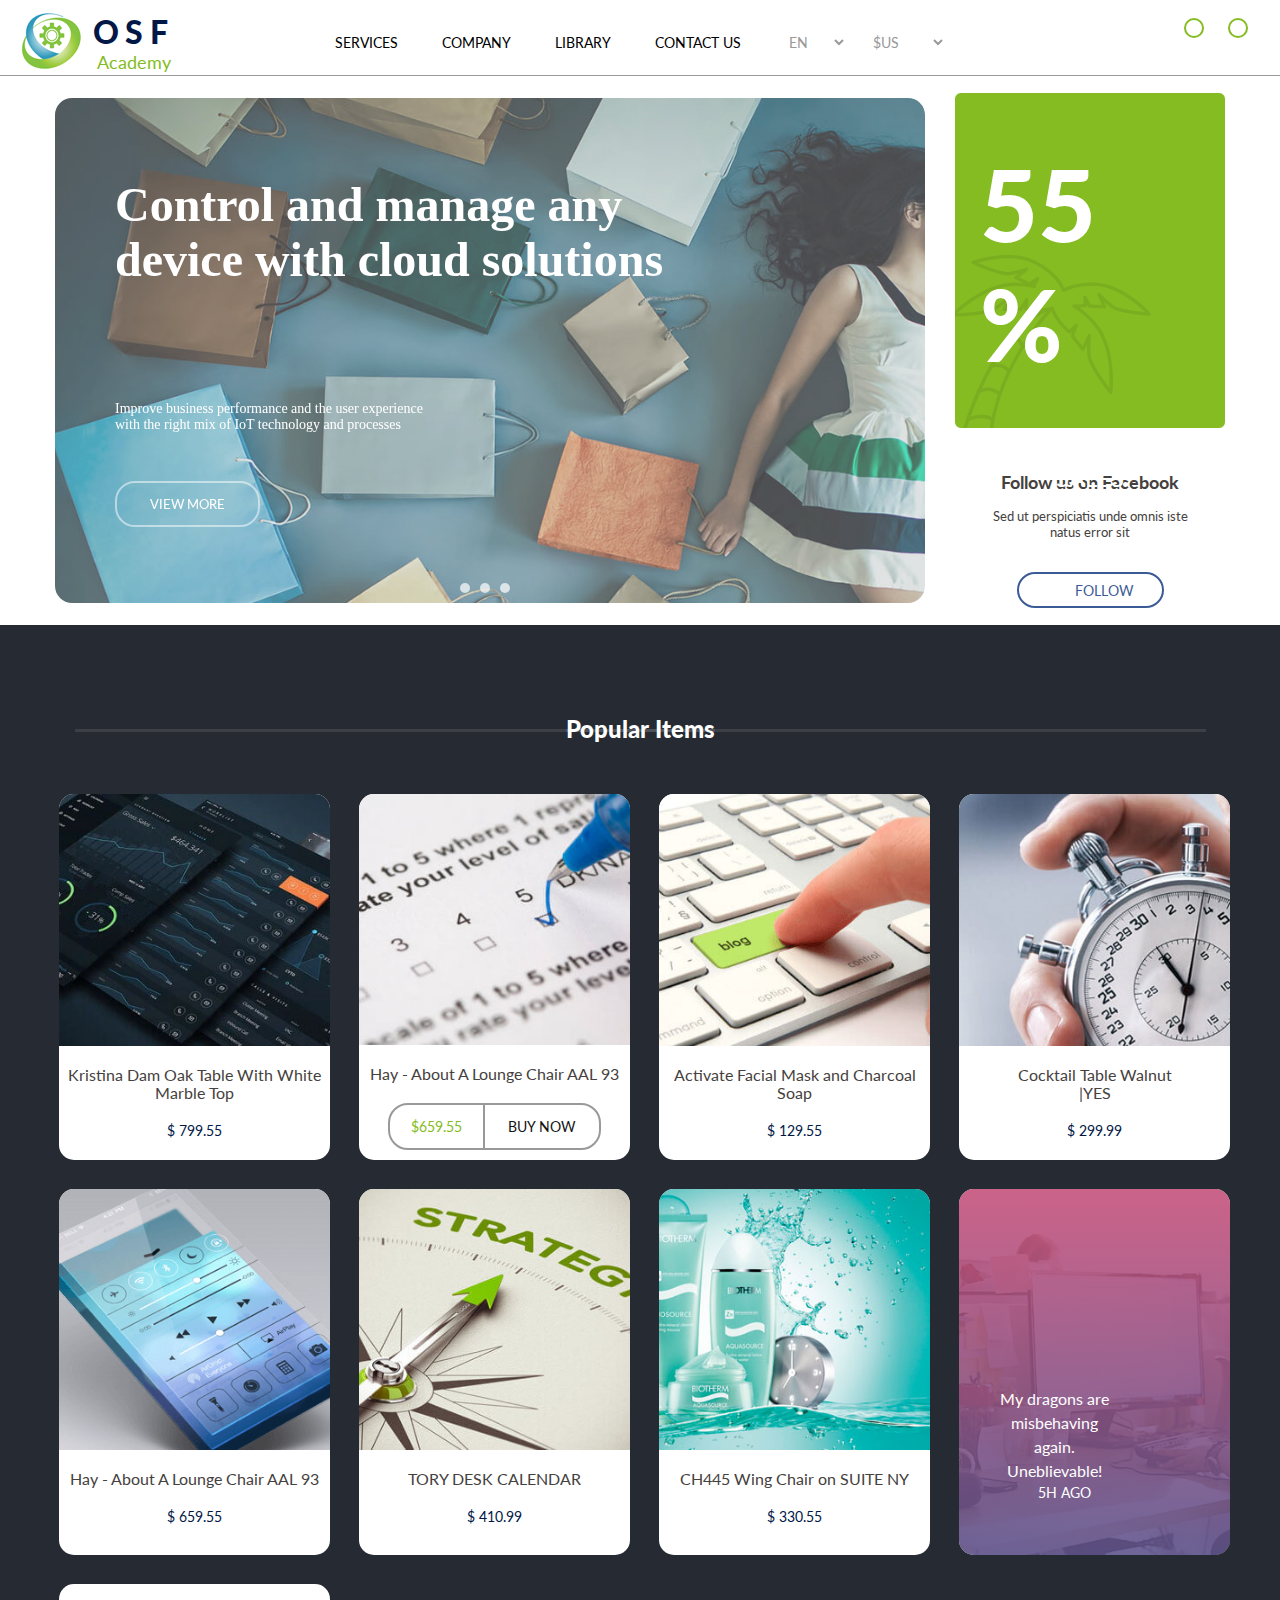
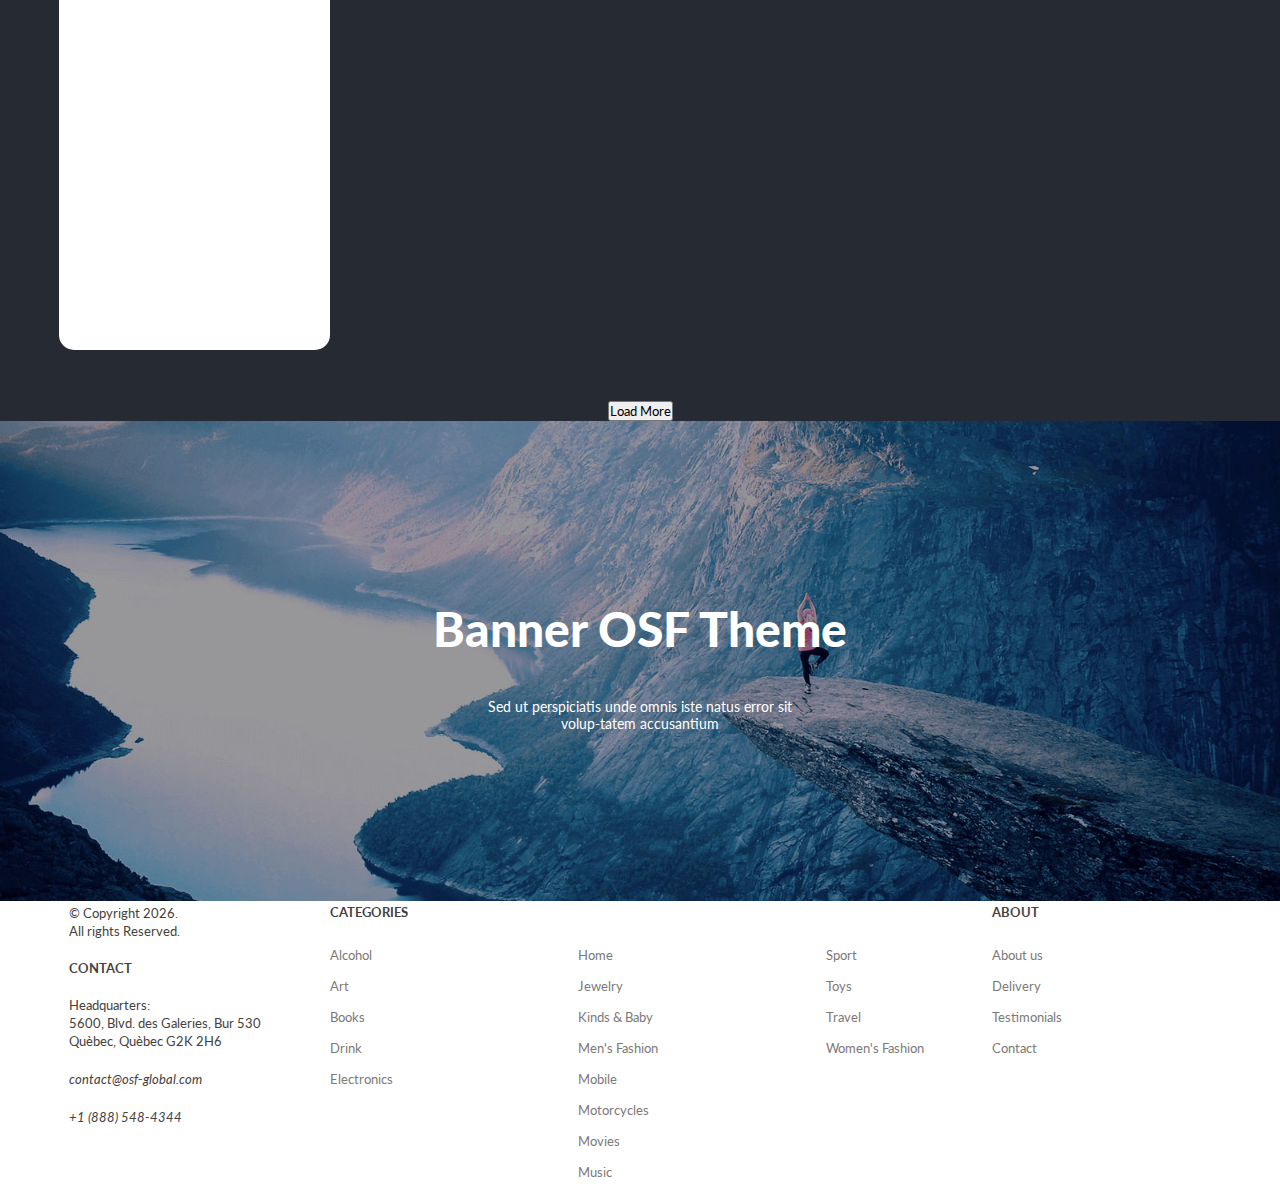
==== index.html @ e8ef8b50 "added banner carousel with queryies+ image banner" ====
<!DOCTYPE html>
<html lang="en">
  <head>
    <meta charset="UTF-8" />
    <meta http-equiv="X-UA-Compatible" content="IE=edge" />
    <meta name="viewport" content="width=device-width, initial-scale=1.0" />
    <title>Document</title>
    <link rel="stylesheet" href="css/style.css" />
    <link
      rel="stylesheet"
      href="https://use.fontawesome.com/releases/v5.15.4/css/all.css"
      integrity="sha384-DyZ88mC6Up2uqS4h/KRgHuoeGwBcD4Ng9SiP4dIRy0EXTlnuz47vAwmeGwVChigm"
      crossorigin="anonymous"
    />
    <link rel="stylesheet" href="css/owl.carousel.min.css">
    <link rel="stylesheet" href="css/owl.theme.default.min.css">
    
  </head>
  <body>
    <!--                                    NAVBAR                              -->
    <nav>
      <div class="navbar">
        <div class="logo">
          <a href="#"><img src="images/Logo.png" alt="OSF logo" /> </a>
          <a href="#" class="logo-text">
            <h1>OSF</h1>
            <p>Academy</p>
          </a>
        </div>

        <input type="radio" name="slider" id="menu-btn" />
        <input type="radio" name="slider" id="cancel-btn" />
        <ul class="nav-links">
          <li>
            <p class="desktop-item" id="hover">SERVICES</p>
            <input type="checkbox" id="show-drop" />
            <label for="show-drop" class="mobile-item">
              SERVICES <i class="fas fa-caret-down"></i
            ></label>

            <div class="mega-menu">
              <div class="content">
                <div class="row">
                  <p class="desktop-item">PRODUCT CATEGORIES</p>
                  <input type="checkbox" id="show-products" />
                  <label for="show-products" class="mobile-item">
                    PRODUCT CATEGORIES <i class="fas fa-caret-down"></i>
                  </label>
                  <div class="products-list">
                    <ul class="links">
                      <div>
                        <li><a href="404"> Accessories </a></li>
                        <li><a href="404"> Alcohol </a></li>
                        <li><a href="404"> Art </a></li>
                        <li><a href="404"> Books </a></li>
                        <li><a href="404"> Drink </a></li>
                        <li><a href="404"> Electronics </a></li>
                        <li><a href="404"> Flowers & Plants </a></li>
                        <li><a href="404"> Food </a></li>
                      </div>
                      <div>
                        <li><a href="404"> Gadgets </a></li>
                        <li><a href="404"> Garden </a></li>
                        <li><a href="404"> Grocery </a></li>
                        <li><a href="404"> Home </a></li>
                        <li><a href="404"> Jewelry </a></li>
                        <li><a href="404"> Kids & Baby </a></li>
                        <li><a href="404"> Men's fashion </a></li>
                        <li><a href="404"> Mobile</a></li>
                      </div>
                      <div>
                        <li><a href="404"> Motorcycles </a></li>
                        <li><a href="404"> Movies </a></li>
                        <li><a href="404"> Music </a></li>
                        <li><a href="404"> Office </a></li>
                        <li><a href="404"> Pets </a></li>
                        <li><a href="404"> Romantic </a></li>
                        <li><a href="404"> Sport</a></li>
                        <li><a href="404"> Toys</a></li>
                      </div>
                    </ul>
                  </div>
                </div>

                <div class="row">
                  <p class="desktop-item">SALE</p>
                  <input type="checkbox" id="show-sale" />
                  <label for="show-sale" class="mobile-item">
                    SALE <i class="fas fa-caret-down"></i>
                  </label>
                  <div class="sale">
                    <ul>
                      <li><a href="404"> Accessories </a></li>
                      <li><a href="404"> Alcohol </a></li>
                      <li><a href="404"> Art </a></li>
                      <li><a href="404"> Books </a></li>
                      <li><a href="404"> Drink </a></li>
                      <li><a href="404"> Electronics </a></li>
                      <li><a href="404"> Flowers & Plants </a></li>
                      <li><a href="404"> Food </a></li>
                    </ul>
                  </div>
                </div>

                <img
                  id="mega-photo"
                  src="images/home-page/nav-img.png"
                  alt="girl surrounded by shopping bags"
                />
              </div>
            </div>
          </li>
          <li>
            <p>COMPANY <i class="fas fa-caret-down"></i></p>
          </li>
          <li>
            <p>LIBRARY <i class="fas fa-caret-down"></i></p>
          </li>
          <li>
            <p>CONTACT US <i class="fas fa-caret-down"></i></p>
          </li>
          <img
            id="mini-photo"
            src="images/home-page/nav-img.png"
            alt="girl surrounded by shopping bags"
          />
          <li class="nav-item">
            <select>
              <option value="English">EN</option>
              <option value="Romanian">RO</option>
            </select>
          </li>
          <li class="nav-item">
            <select>
              <option value="US">$US</option>
              <option value="EUR">&euro;EUR</option>
              <option value="RON">RON</option>
            </select>
          </li>
        </ul>
        <label for="menu-btn" class="btn menu-btn">
          <i class="fas fa-bars"></i>
        </label>
        <label for="cancel-btn" class="btn cancel-btn">
          <i class="fas fa-times"></i>
        </label>

        <div class="icons-nav">
          <i class="fas fa-search"></i>
          <i class="far fa-user"></i>
          <div class="icon-wrapper">
            <i class="far fa-heart"></i>
            <span class="bag" id="heart-count"></span>
          </div>
          <div class="icon-wrapper">
            <i class="fas fa-shopping-bag"></i>
            <span class="bag" id="cart-count"></span>
          </div>
        </div>
      </div>
    </nav>

    <!--                           MOBILE ICON MENU                    -->
    <div class="icons-desktop">
      <i class="fas fa-search"></i>
      <i class="far fa-user" id="login-mobile"></i>
      <div class="icon-wrapper">
        <i class="far fa-heart"></i>
        <span class="bag" id="heart-count-mobile"></span>
      </div>
      <div class="icon-wrapper">
        <i class="fas fa-shopping-bag"></i>
        <span class="bag" id="cart-count-mobile"></span>
      </div>
    </div>

    <!--                         CAROUSEL BANNER                         -->
    <div class="banner-container">
      <div class="owl-carousel banner">
          <div class="banner-img">
            <img src="images/home-page/slider/slider1.png" alt="woman with bags">
            <div class="banner-text1">
              <h1>Control and manage any device with cloud solutions</h1>
              <p>Improve business performance and the user experience with the right mix of IoT technology and processes</p>
              <a href="/category"><button>VIEW MORE</button></a>
            </div>
          </div>
          <div class="banner-img">
            <img src="images/home-page/slider/slider2.png" alt="woman with bags">
            <div class="banner-text2">
              <h1>Control and manage any device with cloud solutions</h1>
              <p>Improve business performance and the user experience with the right mix of IoT technology and processes</p>
              <a href="/category"><button>VIEW MORE</button></a>
            </div>
          </div>
          <div class="banner-img">
            <img src="images/home-page/slider/slider3.png" alt="woman with bags">
            <div class="banner-text3">
              <h1>Control and manage any device with cloud solutions</h1>
              <p>Improve business performance and the user experience with the right mix of IoT technology and processes</p>
              <a href="/category"><button>VIEW MORE</button></a>
            </div>
          </div>        
      </div>


      <div class="carousel-text">
        <div class="carousel-img">
          <img src="images/home-page/palmier.png" alt="green image with palmier icon on top">
          <div class="img-text">
            <h1> 55 % </h1>
            <p> SUMMER SALES </p>
          </div>
        </div>
        <div class="text">
          <h4> Follow us on Facebook </h4>
          <p> Sed ut perspiciatis unde omnis iste natus error sit</p>
          <a href="https://www.facebook.com/"><button><i class="fab fa-facebook-f"></i> <span>FOLLOW</span></button></a>
        </div>        
      </div>
    </div>

    <!---                             LOGIN                              -->
    <div class="login">
      <form action="">
        <h1>Sign in</h1>
        <label for="email">Email</label>
        <input type="email" name="email" id="email" required />
        <div class="pass">
          <label for="password">Password</label>
          <small>Forgot password</small>
        </div>
        <div id="form-password">
          <input
            type="password"
            name="password"
            id="password-input"
            title="At least 6 characters length, contain 1 numeric, 1 uppercase letter, 1 special character"
            required
            pattern="(?=.*\d)(?=.*[a-z])(?=.*[A-Z]).{6,}"
          />
          <span id="eyes">
            <i id="eye-close" class="fas fa-eye-slash"></i>
            <i id="eye-open" class="fas fa-eye"></i>
          </span>
        </div>
        <input type="submit" value="LOGIN" class="submit__btn" />

        <p>I don't have an account</p>
      </form>
    </div>

    <!--                           POPULAR ITEMS                             -->
    <section class="popular-items">
      <h1>Popular Items</h1>
      <div class="products owl-carousel">
        <div class="product">
          <img
            src="images/home-page/products/prod1.png"
            alt="phone screenshots"
          />
          <div class="details">
            <p>Kristina Dam Oak Table With White Marble Top</p>
            <p class="price">$ 799.55</p>
          </div>
          <div class="overlay">
            <i class="fas fa-plus cart-count"></i>
            <i class="fas fa-heart count-heart"></i>
          </div>
        </div>
        <div class="product">
          <img src="images/home-page/products/prod2.png" alt="mock text" />
          <div class="details">
            <p>Hay - About A Lounge Chair AAL 93</p>
            <button>
              <p id="button-price">$659.55</p>
              <a href="cart">BUY NOW</a>
            </button>
          </div>
        </div>
        <div class="product">
          <img src="images/home-page/products/prod3.png" alt="keyboard" />
          <div class="details">
            <p>Activate Facial Mask and Charcoal Soap</p>
            <p class="price">$ 129.55</p>
          </div>
          <div class="overlay">
            <i class="fas fa-plus cart-count"></i>
            <i class="fas fa-heart count-heart"></i>
          </div>
        </div>
        <div class="product">
          <img src="images/home-page/products/prod4.png" alt="clock" />
          <div class="details">
            <p>Cocktail Table Walnut <br />|YES</p>
            <p class="price">$ 299.99</p>
          </div>
          <div class="overlay">
            <i class="fas fa-plus cart-count"></i>
            <i class="fas fa-heart count-heart"></i>
          </div>
        </div>
        <div class="product">
          <img
            src="images/home-page/products/prod5.png"
            alt="phone screenshot of music app"
          />
          <div class="details">
            <p>Hay - About A Lounge Chair AAL 93</p>
            <p class="price">$ 659.55</p>
          </div>
          <div class="overlay">
            <i class="fas fa-plus cart-count"></i>
            <i class="fas fa-heart count-heart"></i>
          </div>
        </div>
        <div class="product">
          <img src="images/home-page/products/prod6.png" alt="compass" />
          <div class="details">
            <p>TORY DESK CALENDAR</p>
            <p class="price">$ 410.99</p>
          </div>
          <div class="overlay">
            <i class="fas fa-plus cart-count"></i>
            <i class="fas fa-heart count-heart"></i>
          </div>
        </div>
        <div class="product">
          <img
            src="images/home-page/products/prod7.png"
            alt="shampoo bottles"
          />
          <div class="details">
            <p>CH445 Wing Chair on SUITE NY</p>
            <p class="price">$ 330.55</p>
          </div>
          <div class="overlay">
            <i class="fas fa-plus cart-count"></i>
            <i class="fas fa-heart count-heart"></i>
          </div>
        </div>
        <div class="product">
          <img
            src="images/home-page/products/prod8.png"
            alt="man working at desktop computer"
          />
          <div class="details">
            <p>My dragons are misbehaving again. Uneblievable!</p>
            <p><i class="far fa-comment"></i> 5H AGO</p>
          </div>
        </div>
        <div class="product"></div>
      </div>
      <button><p>Load More</p> <i class="fas fa-redo"></i> </button>
    </section>

    <!-- OSF BANNER -->
    <div class="osf-banner">
      <img src="images/home-page/banner.png" alt="woman practicing yoga">
      <div class="overlay">
        <h1>Banner OSF Theme</h1>
        <p>Sed ut perspiciatis unde omnis iste natus error sit volup-tatem accusantium</p>
      </div>
    </div>


    <!--                          FOOTER                                    -->
    <footer>
      <div class="column">
        <div class="copyright">
          <p>&#169; Copyright <span id="year"></span>.</p>
          <p>All rights Reserved.</p>
        </div>
        <input type="checkbox" id="show-contact" />
        <label for="show-contact" class="mobile-footer">
          CONTACT <i class="fas fa-caret-down"></i>
        </label>
        <div class="contact">
          <h3>CONTACT</h3>
          <div class="location">
            <p>Headquarters:</p>
            <p>5600, Blvd. des Galeries, Bur 530</p>
            <p>Quèbec, Quèbec G2K 2H6</p>
          </div>
          <address>
            <a href="mailto:contact@osf-global.com">contact@osf-global.com</a>
            <a href="tel:+1 (888) 548-4344">+1 (888) 548-4344</a>
          </address>
        </div>
      </div>
      <div class="column">
        <h3>CATEGORIES</h3>
        <input type="checkbox" id="show-categories" />
        <label for="show-categories" class="mobile-footer">
          CATEGORIES <i class="fas fa-caret-down"></i>
        </label>
        <div class="mega-links">
          <div class="links">
            <a href="404">Alcohol</a>
            <a href="404">Art</a>
            <a href="404">Books</a>
            <a href="404">Drink</a>
            <a href="404">Electronics</a>
          </div>
          <div class="links">
            <a href="404">Home</a>
            <a href="404">Jewelry</a>
            <a href="404">Kinds & Baby</a>
            <a href="404">Men's Fashion</a>
            <a href="404">Mobile</a>
            <a href="404">Motorcycles</a>
            <a href="404">Movies</a>
            <a href="404">Music</a>
          </div>
          <div class="links">
            <a href="404">Sport</a>
            <a href="404">Toys</a>
            <a href="404">Travel</a>
            <a href="404">Women's Fashion</a>
          </div>
        </div>
      </div>
      <div class="column">
        <h3>ABOUT</h3>
        <input type="checkbox" id="show-about" />
        <label for="show-about" class="mobile-footer">
          ABOUT <i class="fas fa-caret-down"></i>
        </label>
        <div class="about">
          <div class="links">
            <a href="404">About us</a>
            <a href="404">Delivery</a>
            <a href="404">Testimonials</a>
            <a href="404">Contact</a>
          </div>
        </div>
      </div>
      <div class="social-links">
        <a
          href="https://www.facebook.com/"
          target="_blank"
          rel="noopener noreferrer"
          ><i class="fab fa-facebook-f"></i
        ></a>
        <a
          href="https://www.google.com/"
          target="_blank"
          rel="noopener noreferrer"
          ><i class="fab fa-google-plus-g"></i
        ></a>
        <a href="https://twitter.com/" target="_blank" rel="noopener noreferrer"
          ><i class="fab fa-twitter"></i
        ></a>
        <a
          href="https://www.pinterest.com/"
          target="_blank"
          rel="noopener noreferrer"
          ><i class="fab fa-pinterest-p"></i
        ></a>
      </div>
    </footer>

    <script src="js/main.js"></script>      
    <script src="https://cdnjs.cloudflare.com/ajax/libs/jquery/3.6.0/jquery.min.js" 
    integrity="sha512-894YE6QWD5I59HgZOGReFYm4dnWc1Qt5NtvYSaNcOP+u1T9qYdvdihz0PPSiiqn/+/3e7Jo4EaG7TubfWGUrMQ==" crossorigin="anonymous" referrerpolicy="no-referrer"></script>
    <script src="js/owl.carousel.min.js"></script>
    <script src="js/carousel.js"></script>
    <script src="js/products.js"></script>
  </body>
</html>
---- css/style.css ----
@import url("https://fonts.googleapis.com/css2?family=Lato:wght@300;400;700;900&display=swap");
@import url("https://fonts.googleapis.com/css2?family=Roboto:wght@400;700&display=swap");
.owl-dots {
  display: flex;
  flex-direction: row;
  align-items: center;
  justify-content: center;
}
.owl-dots .owl-dot span {
  background-color: #fff;
  opacity: 0.7;
  width: 10px;
  height: 10px;
  border-radius: 50%;
  padding: 0px;
}

nav {
  width: 100%;
  display: flex;
  align-items: center;
  padding: 10px 20px 0;
  border-bottom: 1px solid #999999;
}
@media only screen and (max-width: 1279px) {
  nav {
    padding: 5px 25px 0;
  }
}
nav input {
  display: none;
}
nav .logo {
  display: flex;
}
nav .logo .logo-text {
  display: flex;
  flex-direction: column;
  align-items: center;
  justify-content: center;
  margin-left: 10px;
}
@media only screen and (max-width: 767px) {
  nav .logo .logo-text {
    display: none;
  }
}
@media only screen and (max-width: 1279px) {
  nav .logo .logo-text {
    margin-left: 0px;
  }
}
nav .logo .logo-text h1 {
  font-weight: 900;
  color: #011847;
  letter-spacing: 6.33px;
  font-size: 32px;
}
@media only screen and (max-width: 1279px) {
  nav .logo .logo-text h1 {
    font-size: 20px;
    font-weight: 900;
  }
}
nav .logo .logo-text p {
  color: #84bc22;
  font-size: 18px;
}
@media only screen and (max-width: 1279px) {
  nav .logo .logo-text p {
    font-size: 13px;
  }
}
nav #mega-photo {
  display: block;
  justify-self: center;
  align-self: center;
  border-radius: 20px;
}
@media only screen and (max-width: 767px) {
  nav #mega-photo {
    display: none;
  }
}
@media only screen and (max-width: 1279px) {
  nav #mega-photo {
    width: 320px;
    height: auto;
  }
}
nav #mini-photo {
  display: none;
}
@media only screen and (max-width: 767px) {
  nav #mini-photo {
    display: block;
    margin-left: auto;
    margin-right: auto;
    border-radius: 20px;
    margin-bottom: 22px;
  }
}
nav .navbar {
  display: flex;
  align-items: center;
  width: 100%;
  justify-content: space-between;
  height: 65px;
}
@media only screen and (max-width: 767px) {
  nav .navbar {
    margin: auto;
    display: flex;
    align-items: center;
    justify-content: center;
    width: auto;
  }
}
nav .navbar .btn {
  color: #131313;
  font-size: 20px;
  display: none;
  cursor: pointer;
}
@media only screen and (max-width: 767px) {
  nav .navbar .btn {
    display: block;
  }
}
@media only screen and (max-width: 767px) {
  nav .products-list {
    position: static;
    opacity: 1;
    visibility: visible;
    width: 100%;
    max-height: 0;
    overflow: hidden;
  }
}
@media only screen and (max-width: 767px) {
  nav .sale {
    position: static;
    opacity: 1;
    visibility: visible;
    width: 100%;
    max-height: 0;
    flex-direction: column;
    overflow: hidden;
  }
}
nav .sale a {
  color: #fff;
  font-size: 16px;
  line-height: 31px;
}
nav .sale a:hover {
  color: #84bc22;
}
@media only screen and (max-width: 767px) {
  nav .sale a {
    font-size: 16px;
    line-height: 31px;
    font-weight: 300;
  }
  nav .sale a:hover {
    color: #fff;
  }
}
nav .nav-links {
  display: inline-flex;
}
@media only screen and (max-width: 767px) {
  nav .nav-links {
    position: fixed;
    width: 100%;
    top: 75px;
    left: -100%;
    background: #2d343a;
    display: block;
    overflow-y: auto;
    justify-content: space-between;
  }
}
nav .nav-links .nav-item {
  display: flex;
  align-items: center;
}
nav .nav-links .nav-item select {
  border: none;
  outline: none;
  font-size: 14px;
  color: #999999;
  padding: 0 22px;
  background-color: #fff;
}
@media only screen and (max-width: 1279px) {
  nav .nav-links .nav-item select {
    padding: 0 5px;
    font-size: 10px;
  }
}
@media only screen and (max-width: 767px) {
  nav .nav-links .nav-item {
    display: none;
  }
}
@media only screen and (max-width: 1279px) {
  nav .nav-links .nav-item {
    padding: 0 10px;
  }
}
nav .nav-links li {
  list-style: none;
}
nav .nav-links li:hover .mega-menu {
  top: 76px;
  opacity: 1;
  visibility: visible;
}
@media only screen and (max-width: 1279px) {
  nav .nav-links li:hover .mega-menu {
    top: 70px;
  }
}
@media only screen and (max-width: 767px) {
  nav .nav-links li {
    padding: 10px 22px;
    display: block;
    color: #fff;
    cursor: pointer;
    font-size: 14px;
    font-weight: 900;
  }
}
@media only screen and (max-width: 1279px) {
  nav .nav-links li {
    padding: 5px 10px;
  }
}
nav .nav-links li p {
  height: 65px;
  align-items: center;
  display: flex;
  padding: 0px 22px 0px 22px;
  font-size: 14px;
  font-weight: 400;
}
nav .nav-links li p:hover {
  background: #2d343a;
  border-bottom: 5px solid #84bc22;
  color: #fff;
}
@media only screen and (max-width: 767px) {
  nav .nav-links li p {
    display: block;
    font-size: 14px;
    font-weight: 900;
    line-height: 31px;
    padding-right: 22px;
  }
}
@media only screen and (max-width: 1279px) {
  nav .nav-links li p {
    font-size: 12px;
    padding: 0px;
  }
}
@media only screen and (max-width: 767px) {
  nav .nav-links .desktop-item {
    display: none;
  }
}
nav .nav-links .mobile-item {
  display: none;
}
@media only screen and (max-width: 767px) {
  nav .nav-links .mobile-item {
    padding: 22px 0;
    font-size: 14px;
    font-weight: 900;
    display: block;
    color: #fff;
    cursor: pointer;
  }
}
nav .icons-nav {
  align-items: center;
  justify-content: center;
  color: #999999;
  cursor: pointer;
  display: flex;
}
nav .icons-nav .icon-wrapper {
  position: relative;
}
nav .icons-nav .bag {
  display: flex;
  align-items: center;
  justify-content: center;
  width: 20px;
  height: 20px;
  margin: 0;
  border-radius: 50%;
  position: absolute;
  top: -10px;
  right: 12px;
  background: white;
  border: 2px solid #84bc22;
}
@media only screen and (max-width: 1279px) {
  nav .icons-nav .bag {
    width: 15px;
    height: 15px;
    top: -5px;
    right: 0;
  }
}
@media only screen and (max-width: 767px) {
  nav .icons-nav {
    display: none;
  }
}
nav .icons-nav i {
  padding: 0 22px;
  font-size: 25px;
  text-align: center;
}
@media only screen and (max-width: 1279px) {
  nav .icons-nav i {
    font-size: 16px;
    padding: 0 10px;
  }
}
nav .fa-bars {
  position: absolute;
  top: 30px;
  left: 20px;
}
nav .fa-times {
  position: absolute;
  top: 30px;
  left: 20px;
}
nav .fa-caret-down {
  display: none;
}
@media only screen and (max-width: 767px) {
  nav .fa-caret-down {
    display: block;
    float: right;
    color: #999999;
  }
}
@media only screen and (max-width: 767px) {
  nav #menu-btn:checked ~ .nav-links {
    left: 0%;
    z-index: 999;
  }
}
@media only screen and (max-width: 767px) {
  nav #menu-btn:checked ~ .btn.menu-btn {
    display: none;
  }
}
@media only screen and (max-width: 767px) {
  nav #cancel-btn:checked ~ .btn.menu-btn {
    display: block;
  }
}
@media only screen and (max-width: 767px) {
  nav #cancel-btn:checked ~ .btn.cancel-btn {
    display: none;
  }
}
@media only screen and (max-width: 767px) {
  nav #cancel-btn:checked ~ .mega-menu {
    max-height: 100%;
  }
}
@media only screen and (max-width: 767px) {
  nav #menu-btn:checked ~ .mega-menu {
    left: 0%;
  }
}
@media only screen and (max-width: 767px) {
  nav #show-drop:checked ~ .mega-menu {
    max-height: 100%;
  }
}
@media only screen and (max-width: 767px) {
  nav #show-products:checked ~ .products-list {
    max-height: 100%;
    display: flex;
    flex-direction: column;
  }
}
@media only screen and (max-width: 767px) {
  nav #show-drop:checked ~ .links li {
    opacity: 0;
    visibility: hidden;
  }
}
@media only screen and (max-width: 767px) {
  nav #show-sale:checked ~ .sale {
    display: flex;
    max-height: 100%;
  }
}
nav .mega-menu {
  position: absolute;
  left: 0;
  width: 100%;
  top: 85px;
  opacity: 0;
  visibility: hidden;
  z-index: 100;
}
@media only screen and (max-width: 767px) {
  nav .mega-menu {
    position: static;
    top: 65px;
    opacity: 1;
    visibility: visible;
    max-height: 0px;
    overflow: hidden;
  }
}
@media only screen and (max-width: 1279px) {
  nav .mega-menu {
    top: 70px;
  }
}
nav .mega-menu .content {
  background: #2d343a;
  padding: 22px;
  display: grid;
  grid-template-columns: 2.5fr 1fr 1fr;
  width: 100%;
}
@media only screen and (max-width: 767px) {
  nav .mega-menu .content {
    display: flex;
    flex-direction: column;
    padding: 0 22px;
  }
}
nav .mega-menu .row {
  display: flex;
  flex-direction: column;
  align-items: flex-start;
}
@media only screen and (max-width: 767px) {
  nav .mega-menu .row {
    width: 100%;
  }
}
nav .mega-menu .row p {
  color: #fff;
  font-weight: 900;
  font-size: 14px;
}
@media only screen and (max-width: 767px) {
  nav .mega-menu .row label {
    font-size: 16px;
    font-weight: 700;
    line-height: 31px;
    font-weight: 300;
  }
}
nav .mega-menu .links {
  display: grid;
  grid-template-columns: 1fr 1fr 1fr;
  grid-gap: 100px;
  list-style: none;
}
@media only screen and (max-width: 767px) {
  nav .mega-menu .links {
    display: flex;
    flex-direction: column;
    grid-gap: 0px;
  }
}
@media only screen and (max-width: 1279px) {
  nav .mega-menu .links {
    grid-gap: 35px;
  }
}
nav .mega-menu .links li a {
  color: #fff;
  font-size: 16px;
  line-height: 31px;
  display: block;
}
@media only screen and (max-width: 767px) {
  nav .mega-menu .links li a {
    font-size: 16px;
    font-weight: 300;
    line-height: 31px;
  }
}
nav .mega-menu .links li a:hover {
  color: #84bc22;
}
@media only screen and (max-width: 767px) {
  nav .mega-menu .links li a:hover {
    color: #fff;
  }
}

.icons-desktop {
  display: none;
}
@media only screen and (max-width: 767px) {
  .icons-desktop {
    text-align: center;
    /* margin-top: 30px; */
    color: #999999;
    cursor: pointer;
    height: 54px;
    background: #2d343a;
    display: flex;
    align-items: center;
    justify-content: space-around;
    position: absolute;
    bottom: 0;
    left: 0;
    right: 0;
  }
  .icons-desktop i {
    padding: 0 22px;
    font-size: 25px;
  }
}
.icons-desktop .icon-wrapper {
  position: relative;
}
.icons-desktop .bag {
  display: none;
}
@media only screen and (max-width: 767px) {
  .icons-desktop .bag {
    display: flex;
    align-items: center;
    justify-content: center;
    width: 20px;
    height: 20px;
    margin: 0;
    border-radius: 50%;
    position: absolute;
    top: -10px;
    right: 12px;
    background: #2d343a;
    border: 2px solid #84bc22;
    color: #84bc22;
  }
}

.login {
  display: none;
  align-items: center;
  justify-content: center;
  background: rgba(255, 255, 255, 0.74);
  position: fixed;
  top: 0;
  right: 0;
  z-index: 999;
  height: 100vh;
  width: 100%;
}
.login.login-show {
  display: flex;
}
.login form {
  background: #fff;
  border: none;
  border-radius: 10px;
  width: 500px;
  padding: 32px;
  margin: 32px;
  display: flex;
  align-items: center;
  flex-direction: column;
}
.login form h1 {
  color: #45413e;
  font-weight: 900;
  font-size: 30px;
  text-align: center;
}
.login form label {
  color: #45413e;
  display: block;
  font-size: 14px;
  line-height: 26px;
  padding-top: 16px;
  align-self: flex-start;
}
.login form input {
  width: 90%;
  margin: 16px 0;
  font-size: 25px;
  border: 1px solid #999999;
  border-radius: 15px;
  color: #2d343a;
  padding: 10px;
}
.login form .submit__btn {
  margin-top: 12px;
  display: inline-block;
  padding: 11px 36px;
  border-radius: 30px;
  color: #fff;
  background: #84bc22;
  font-size: 14px;
  cursor: pointer;
  text-align: center;
  width: 50%;
  margin: 18px 0;
  border: none;
}
.login form .submit__btn:hover {
  color: #84bc22;
  background: #fff;
  border: 1px solid #84bc22;
}
.login form .pass {
  display: flex;
  align-items: center;
  flex-direction: row;
  justify-content: space-between;
  width: 100%;
}
.login form small {
  color: #84bc22;
  font-size: 12px;
  line-height: 43px;
  cursor: pointer;
  letter-spacing: 0.6px;
}
.login form p {
  color: #84bc22;
  font-size: 12px;
  line-height: 43px;
  cursor: pointer;
  letter-spacing: 0.6px;
}
.login form #form-password {
  display: flex;
  align-items: center;
  justify-content: center;
  width: 100%;
  position: relative;
}
.login form #form-password i {
  position: absolute;
  right: 30px;
  top: 35px;
  color: #999999;
}
.login form #form-password #eye-close {
  display: none;
}

footer {
  display: flex;
  align-items: center;
  justify-content: space-evenly;
  width: 100%;
}
@media only screen and (max-width: 767px) {
  footer {
    flex-direction: column;
    height: 100%;
    margin: 50px 15px;
  }
}
footer input {
  display: none;
}
footer .column {
  display: flex;
  flex-direction: column;
  align-self: flex-start;
  text-align: left;
}
footer .column h3 {
  color: #45413e;
  font-size: 13px;
  font-weight: 700;
  margin-bottom: 20px;
}
@media only screen and (max-width: 1279px) {
  footer .column h3 {
    font-size: 10px;
    margin-bottom: 10px;
    font-weight: 900;
  }
}
@media only screen and (max-width: 767px) {
  footer .column h3 {
    display: none;
  }
}
footer .column p {
  color: #45413e;
  font-size: 13px;
  line-height: 18px;
}
@media only screen and (max-width: 1279px) {
  footer .column p {
    line-height: 13px;
  }
}
footer .column a {
  color: #45413e;
  font-size: 13px;
  line-height: 31px;
  opacity: 0.7;
}
footer .column .copyright {
  padding-bottom: 20px;
}
footer .column .contact {
  display: flex;
  flex-direction: column;
}
@media only screen and (max-width: 767px) {
  footer .column .contact {
    position: static;
    opacity: 1;
    visibility: visible;
    width: 100%;
    max-height: 0;
    overflow: hidden;
  }
}
footer .column .contact .location {
  padding-bottom: 20px;
}
footer .column .contact address {
  display: flex;
  flex-direction: column;
}
footer .column .contact address a {
  opacity: 1;
  font-size: 13px;
  line-height: 18px;
  padding-bottom: 20px;
}
footer .column .links {
  display: flex;
  flex-direction: column;
}
footer .column:nth-child(2) .mega-links {
  display: grid;
  grid-template-columns: 1fr 1fr 1fr;
  grid-gap: 150px;
}
@media only screen and (max-width: 1279px) {
  footer .column:nth-child(2) .mega-links {
    grid-gap: 30px;
  }
}
@media only screen and (max-width: 767px) {
  footer .column:nth-child(2) .mega-links {
    display: flex;
    flex-direction: column;
    position: static;
    opacity: 1;
    visibility: visible;
    width: 100%;
    max-height: 0;
    overflow: hidden;
  }
}
footer .social-links {
  display: flex;
  align-self: flex-start;
  justify-content: space-between;
  margin-bottom: 30px;
}
@media only screen and (max-width: 767px) {
  footer .social-links {
    align-self: center;
  }
}
footer .social-links i {
  color: #45413e;
  opacity: 0.3;
  font-size: 17px;
  padding-right: 20px;
}
footer .social-links i:hover {
  color: #84bc22;
  opacity: 1;
}
@media only screen and (max-width: 1279px) {
  footer .social-links i {
    padding-right: 7px;
  }
}
footer label {
  display: none;
}
@media only screen and (max-width: 767px) {
  footer label {
    display: flex;
    font-size: 13px;
    color: #45413e;
    font-weight: 700;
    padding: 20px 0;
  }
}
@media only screen and (max-width: 767px) {
  footer .about {
    position: static;
    opacity: 1;
    visibility: visible;
    width: 100%;
    max-height: 0;
    overflow: hidden;
  }
}
@media only screen and (max-width: 767px) {
  footer #show-contact:checked ~ .contact {
    max-height: 100%;
  }
}
@media only screen and (max-width: 767px) {
  footer #show-categories:checked ~ .mega-links {
    max-height: 100%;
  }
}
@media only screen and (max-width: 767px) {
  footer #show-about:checked ~ .about {
    max-height: 100%;
  }
}

.popular-items {
  background: #262a32;
  display: flex;
  align-items: center;
  justify-content: center;
  flex-direction: column;
}
.popular-items h1 {
  text-align: center;
  font-size: 24px;
  color: #fff;
  font-weight: 900;
  margin: 89px auto 0;
  position: relative;
}
.popular-items h1::before {
  background-color: #fff;
  opacity: 0.1;
  position: absolute;
  top: 50%;
  content: "";
  height: 3px;
  width: 50vw;
  right: 0;
  /*  z-index: -3; */
}
.popular-items h1::after {
  background-color: #fff;
  opacity: 0.1;
  position: absolute;
  top: 50%;
  content: "";
  height: 3px;
  width: 50vw;
  left: 0;
  /* z-index: -2; */
}
.popular-items span {
  background-color: #262a32;
  padding: 8px 50px;
}
.popular-items .products {
  display: grid;
  width: 100%;
  justify-items: center;
  padding: 51px 59px;
  grid-template-columns: 1fr 1fr 1fr 1fr;
  grid-gap: 29px;
}
@media only screen and (max-width: 1279px) {
  .popular-items .products {
    grid-template-columns: 1fr 1fr;
    grid-gap: 10px;
  }
}
@media only screen and (max-width: 767px) {
  .popular-items .products {
    display: flex;
    flex-direction: row;
    grid-gap: 50px;
  }
}
.popular-items .products .product {
  width: 271px;
  height: 366px;
  background-color: #fff;
  border-radius: 15px;
  display: flex;
  flex-direction: column;
  position: relative;
}
@media only screen and (max-width: 767px) {
  .popular-items .products .product {
    margin: 30px 0;
  }
}
.popular-items .products .product img {
  width: 271px;
  height: 261px;
  object-fit: cover;
  border-top-right-radius: 15px;
  border-top-left-radius: 15px;
}
.popular-items .products .product .details {
  text-align: center;
}
.popular-items .products .product .details p {
  color: #45413e;
  font-size: 16px;
  line-height: 18px;
  margin: 20px 0;
}
.popular-items .products .product .details .price {
  color: #011847;
  font-size: 14px;
}
.popular-items .products .product .overlay {
  position: absolute;
  top: 0;
  bottom: 0;
  left: 0;
  right: 0;
  height: 100%;
  width: 100%;
  opacity: 0;
  background-image: linear-gradient(0deg, #1bc167 0%, #2dd3a1 100%);
  font-size: 28px;
  display: flex;
  align-items: center;
  justify-content: space-evenly;
  border-radius: 15px;
  cursor: pointer;
}
.popular-items .products .product .overlay .fa-plus {
  padding: 20px;
  background-color: #fff;
  border-radius: 50%;
  color: #23c46e;
}
.popular-items .products .product .overlay .fa-heart {
  padding: 20px;
  background-color: #fff;
  border-radius: 50%;
  color: #e73c68;
}
.popular-items .products .product:hover .overlay {
  opacity: 0.9;
}
.popular-items .products .product:nth-child(8):after {
  content: "";
  position: absolute;
  top: 0;
  left: 0;
  width: 100%;
  height: 100%;
  background-image: linear-gradient(0deg, #675b99 0%, #dc5886 100%);
  opacity: 0.8;
  border-radius: 15px;
}
.popular-items .products .product:nth-child(8) img {
  width: 100%;
  height: 100%;
  object-fit: cover;
  border-radius: 15px;
}
.popular-items .products .product:nth-child(8) .details {
  position: absolute;
  bottom: 8px;
  left: 30px;
  z-index: 1;
}
.popular-items .products .product:nth-child(8) .details p {
  color: #fff;
  font-size: 16px;
  width: 131px;
  height: 60px;
  line-height: 24px;
}
.popular-items .products .product:nth-child(8) .details p:nth-child(2) {
  font-size: 14px;
  padding: 10px;
}
.popular-items .products .product:nth-child(8) .details i {
  font-size: 24px;
  color: #84bc22;
  padding: 10px;
}
.popular-items .products button {
  margin: 10px auto;
  display: flex;
  align-items: center;
  justify-content: space-evenly;
  border-radius: 20px;
  border: 2px solid #999999;
  background-color: #fff;
}
.popular-items .products button #button-price {
  margin: 0;
  color: #84bc22;
  font-size: 14px;
  text-align: center;
  padding: 11px 21px;
}
.popular-items .products button a {
  border-left: 2px solid #999999;
  font-size: 14px;
  color: #131313;
  padding: 13px 23px;
}

.banner-container {
  display: grid;
  grid-template-columns: 2fr 1fr;
  grid-gap: 30px;
  align-items: center;
  margin: 17px 55px;
}
@media only screen and (max-width: 767px) {
  .banner-container {
    grid-template-columns: 1fr;
    margin: 17px auto;
  }
}
.banner-container .carousel-text {
  display: flex;
  flex-direction: column;
  align-items: center;
}
@media only screen and (max-width: 767px) {
  .banner-container .carousel-text {
    display: none;
  }
}
.banner-container .carousel-text .carousel-img {
  position: relative;
}
.banner-container .carousel-text .carousel-img .img-text {
  position: absolute;
  top: 0;
  bottom: 0;
  left: 0;
  right: 0;
  width: 100%;
  height: 100%;
  display: flex;
  flex-direction: column;
  align-items: center;
}
.banner-container .carousel-text .carousel-img .img-text h1 {
  font-size: 100px;
  color: #fff;
  font-weight: 900;
  padding: 50px 25px;
}
.banner-container .carousel-text .carousel-img .img-text p {
  color: #fff;
  font-size: 24px;
  line-height: 30px;
  width: 120px;
  text-align: center;
}
.banner-container .carousel-text .text {
  display: flex;
  flex-direction: column;
  align-items: center;
  justify-items: center;
}
.banner-container .carousel-text .text h4 {
  color: #45413e;
  font-size: 18px;
  line-height: 18px;
  margin-top: 42px;
}
.banner-container .carousel-text .text p {
  color: #45413e;
  font-size: 13px;
  width: 195px;
  text-align: center;
  margin-bottom: 32px;
  margin-top: 17px;
}
.banner-container .carousel-text .text a button {
  border-radius: 19px;
  border: 2px solid #3a5b96;
  display: flex;
  align-items: center;
  justify-content: space-evenly;
  background-color: #fff;
  width: 147px;
  height: 36px;
}
.banner-container .carousel-text .text a button i {
  color: #3a5b96;
  font-size: 17px;
}
.banner-container .carousel-text .text a button span {
  color: #3a5b96;
  font-size: 14px;
}
.banner-container .banner {
  position: relative;
  width: 870px;
  height: 505px;
}
@media only screen and (max-width: 1279px) {
  .banner-container .banner {
    width: 400px;
    height: 505px;
  }
}
@media only screen and (max-width: 767px) {
  .banner-container .banner {
    width: 290px;
    height: 472px;
    margin: 17px 16px;
  }
}
.banner-container .banner .owl-dots {
  position: absolute;
  bottom: 10px;
  left: 50%;
  right: 50%;
}
.banner-container .banner .owl-dots .owl-dot span {
  display: block;
  margin-right: 10px;
}
.banner-container .banner .banner-img {
  position: relative;
}
.banner-container .banner .banner-img img {
  width: 870px;
  height: 505px;
  object-fit: cover;
  border-radius: 17px;
}
@media only screen and (max-width: 1279px) {
  .banner-container .banner .banner-img img {
    width: 400px;
    height: 505px;
  }
}
@media only screen and (max-width: 767px) {
  .banner-container .banner .banner-img img {
    width: 290px;
    height: 472px;
    object-fit: cover;
  }
}
.banner-container .banner .banner-img h1 {
  color: #fff;
  font-size: 48px;
  font-family: "Myriad Pro";
  font-weight: 700;
  margin-bottom: 114px;
}
@media only screen and (max-width: 1279px) {
  .banner-container .banner .banner-img h1 {
    font-size: 30px;
    margin-bottom: 50px;
  }
}
@media only screen and (max-width: 767px) {
  .banner-container .banner .banner-img h1 {
    font-size: 28px;
    margin: 32px 16px;
  }
}
.banner-container .banner .banner-img p {
  font-family: "Myriad Pro";
  font-size: 14px;
  color: #fff;
  margin-bottom: 48px;
  width: 336px;
}
@media only screen and (max-width: 1279px) {
  .banner-container .banner .banner-img p {
    width: 200px;
  }
}
@media only screen and (max-width: 767px) {
  .banner-container .banner .banner-img p {
    width: 100%;
    text-align: center;
  }
}
.banner-container .banner .banner-img button {
  border: 2px solid rgba(255, 255, 255, 0.5);
  background-color: transparent;
  color: #fff;
  border-radius: 20px;
  padding: 13px 33px;
  cursor: pointer;
}
@media only screen and (max-width: 1279px) {
  .banner-container .banner .banner-img button {
    margin: 70px auto;
  }
}
@media only screen and (max-width: 767px) {
  .banner-container .banner .banner-img button {
    margin: 70px;
  }
}
.banner-container .banner .banner-img .banner-text1 {
  position: absolute;
  top: 79px;
  bottom: 0;
  left: 60px;
  right: 0;
  height: 322px;
  width: 559px;
}
@media only screen and (max-width: 1279px) {
  .banner-container .banner .banner-img .banner-text1 {
    top: 50px;
    left: 30px;
    width: 100%;
    height: 100%;
  }
}
@media only screen and (max-width: 767px) {
  .banner-container .banner .banner-img .banner-text1 {
    left: 0;
  }
}
.banner-container .banner .banner-img .banner-text2 {
  position: absolute;
  top: 79px;
  bottom: 0;
  left: 160px;
  right: 0;
  height: 322x;
  width: 559px;
}
@media only screen and (max-width: 1279px) {
  .banner-container .banner .banner-img .banner-text2 {
    top: 50px;
    left: 30px;
    width: 100%;
    height: 100%;
  }
}
@media only screen and (max-width: 767px) {
  .banner-container .banner .banner-img .banner-text2 {
    left: 0;
  }
}
.banner-container .banner .banner-img .banner-text3 {
  position: absolute;
  top: 79px;
  bottom: 0;
  left: 250px;
  right: 0;
  height: 322x;
  width: 559px;
}
@media only screen and (max-width: 1279px) {
  .banner-container .banner .banner-img .banner-text3 {
    top: 50px;
    left: 30px;
    width: 100%;
    height: 100%;
  }
}
@media only screen and (max-width: 767px) {
  .banner-container .banner .banner-img .banner-text3 {
    left: 0;
  }
}

.osf-banner {
  position: relative;
  width: 100%;
}
.osf-banner img {
  width: 100%;
  height: auto;
}
.osf-banner .overlay {
  position: absolute;
  top: 0;
  bottom: 0;
  left: 0;
  right: 0;
  height: 100%;
  width: 100%;
  display: flex;
  flex-direction: column;
  align-items: center;
  justify-content: center;
  color: #fff;
}
.osf-banner .overlay h1 {
  font-size: 48px;
  font-weight: 900;
  margin-bottom: 41px;
}
@media only screen and (max-width: 767px) {
  .osf-banner .overlay h1 {
    font-size: 30px;
    margin-bottom: 10px;
  }
}
.osf-banner .overlay p {
  font-size: 14px;
  width: 334px;
  height: 28px;
  text-align: center;
}

* {
  margin: 0;
  padding: 0;
  box-sizing: border-box;
  font-family: "Lato", sans-serif;
  text-decoration: none;
}

html {
  height: 100%;
}

body {
  min-height: 100%;
  display: flex;
  flex-direction: column;
  position: relative;
}

/*# sourceMappingURL=style.css.map */
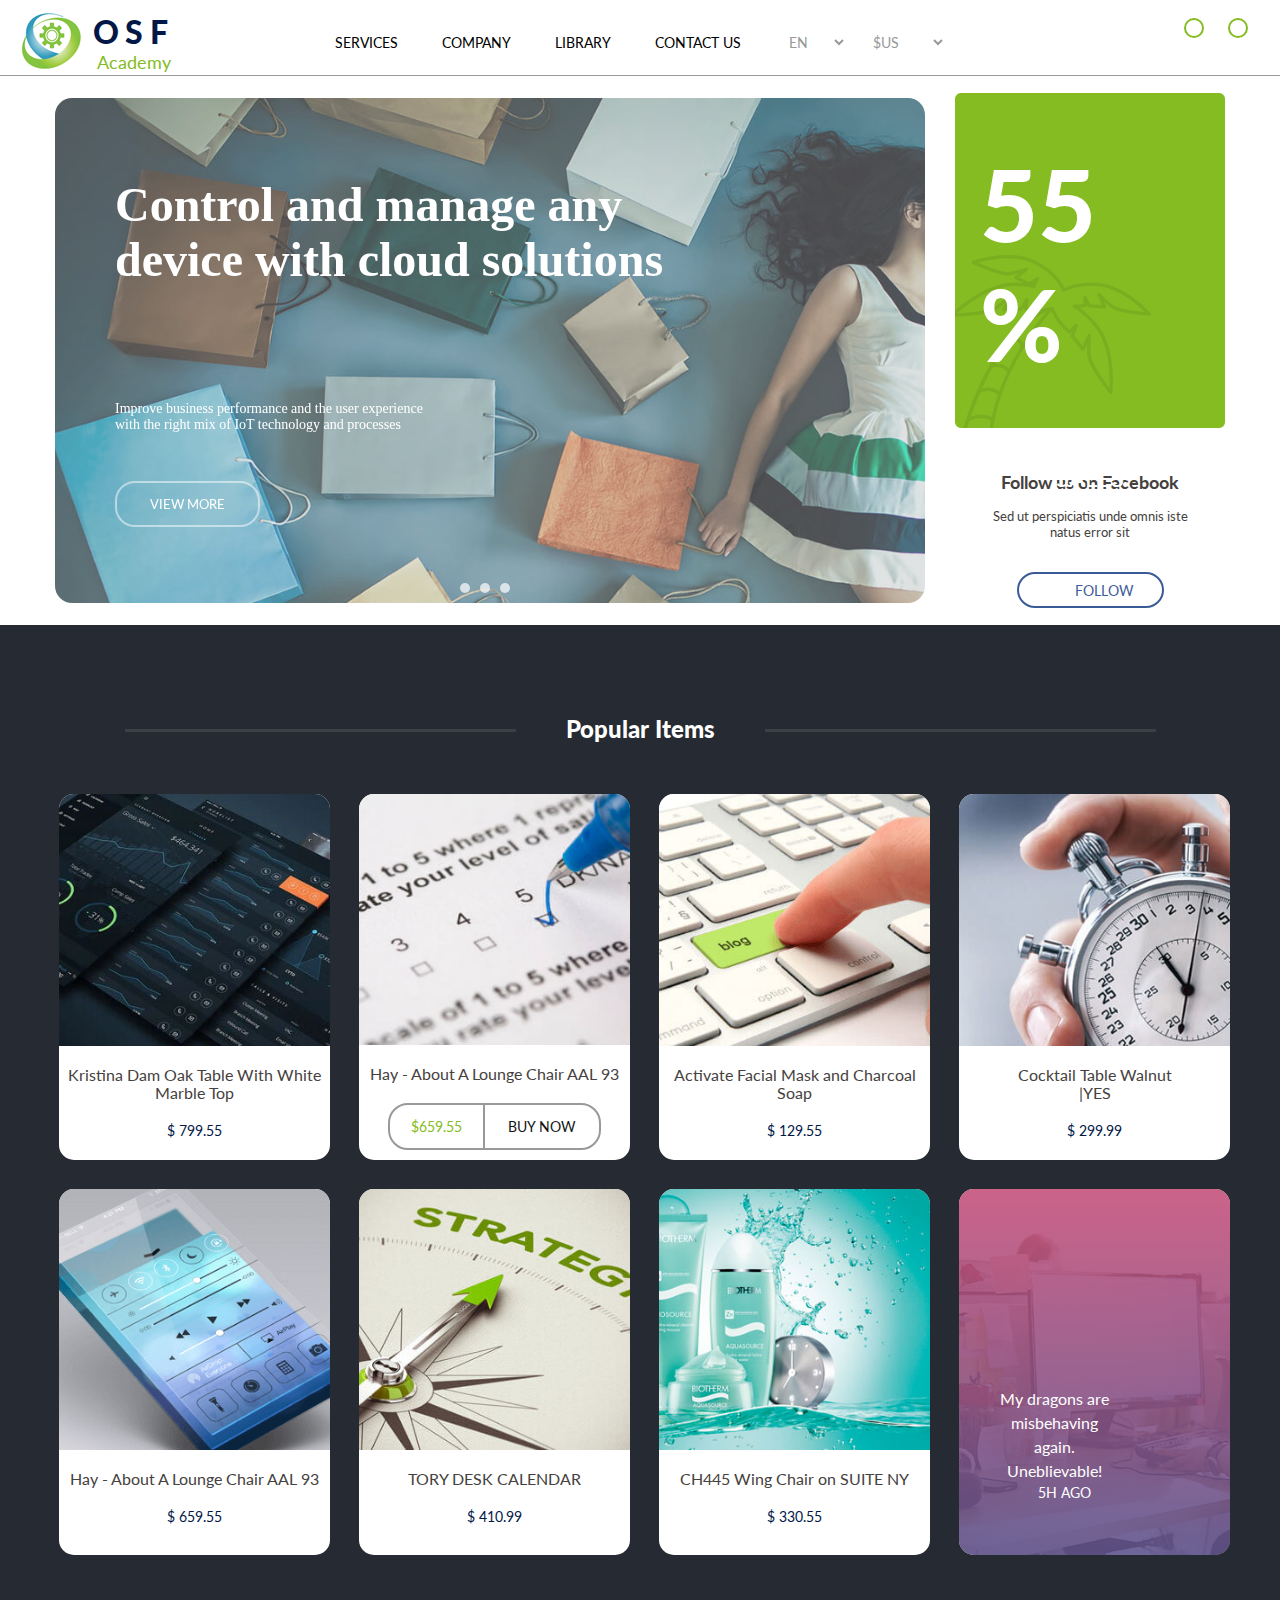
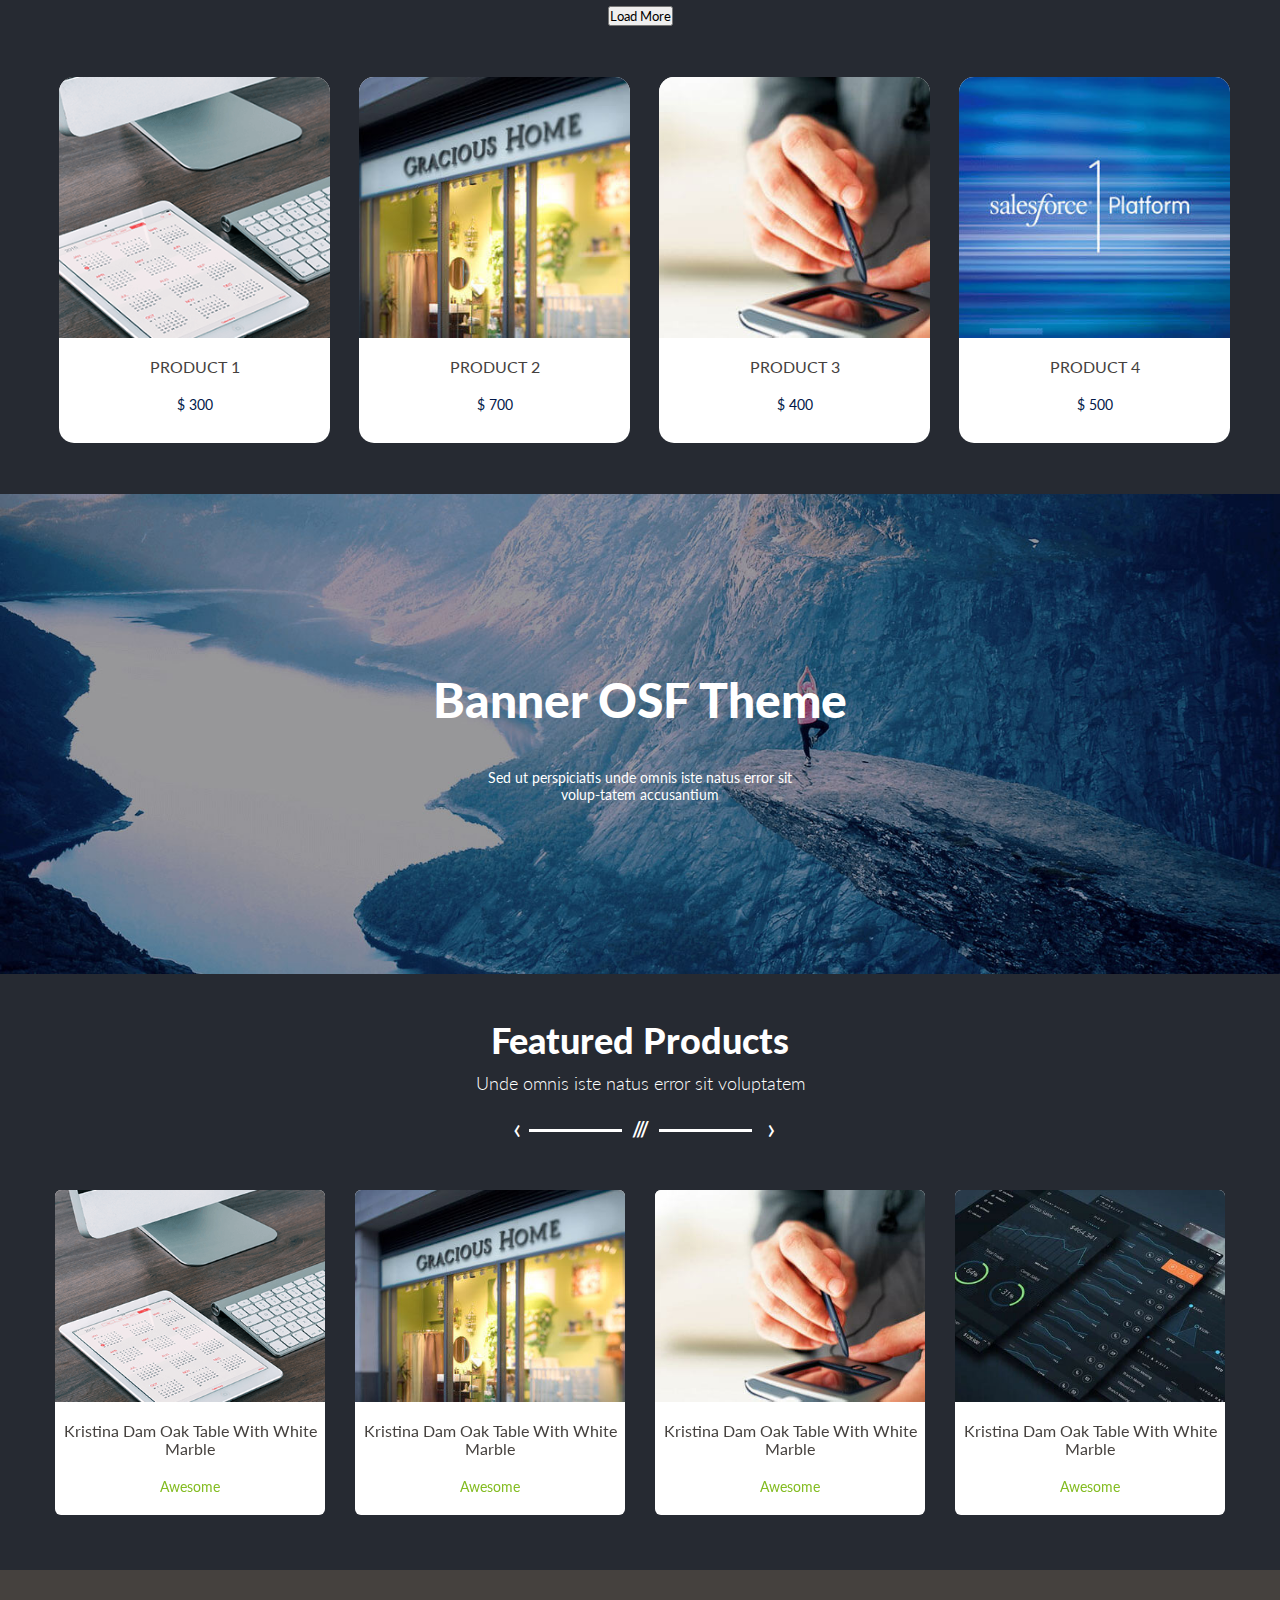
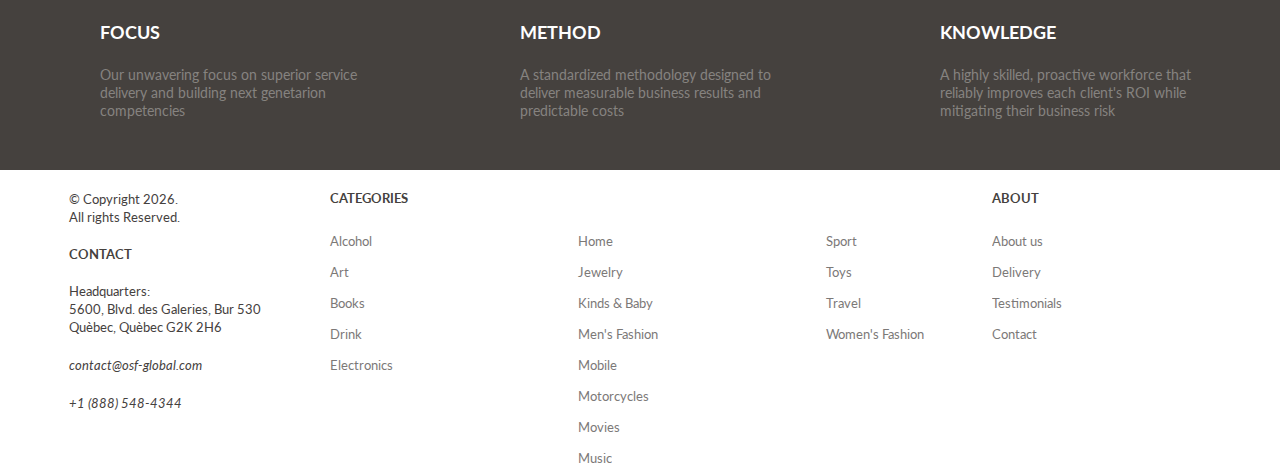
==== commit 95808b22: "featured products + services + ajax req from json" ====
--- a/index.html
+++ b/index.html
@@ -14,7 +14,7 @@
     />
     <link rel="stylesheet" href="css/owl.carousel.min.css">
     <link rel="stylesheet" href="css/owl.theme.default.min.css">
-    
+    <script src="node_modules/requirejs/require.js"></script>
   </head>
   <body>
     <!--                                    NAVBAR                              -->
@@ -252,7 +252,7 @@
 
     <!--                           POPULAR ITEMS                             -->
     <section class="popular-items">
-      <h1>Popular Items</h1>
+      <h1><span>Popular Items</span></h1>
       <div class="products owl-carousel">
         <div class="product">
           <img
@@ -349,9 +349,10 @@
             <p><i class="far fa-comment"></i> 5H AGO</p>
           </div>
         </div>
-        <div class="product"></div>
+        
       </div>
       <button><p>Load More</p> <i class="fas fa-redo"></i> </button>
+      <div class="product-load"></div>
     </section>
 
     <!-- OSF BANNER -->
@@ -363,6 +364,96 @@
       </div>
     </div>
 
+    <!-- FEATURED PRODUCTS -->
+    <div class="featured-products">
+      <h1>Featured Products</h1>
+      <h3>Unde omnis iste natus error sit voluptatem</h3>
+      <div class="featured owl-carousel">
+        <div class="featured-product">
+          <img src="images/home-page/posts/post-1.png" alt="calendar">
+          <div class="description">
+            <p>Kristina Dam Oak Table With White Marble</p>
+            <small>Awesome</small>
+          </div>
+        </div>
+        <div class="featured-product">
+          <img src="images/home-page/posts/post-2.png" alt="restaurant">
+          <div class="description">
+            <p>Kristina Dam Oak Table With White Marble</p>
+            <small>Awesome</small>
+          </div>
+        </div>
+        <div class="featured-product">
+          <img src="images/home-page/posts/post-3.png" alt="man using tablet">
+          <div class="description">
+            <p>Kristina Dam Oak Table With White Marble</p>
+            <small>Awesome</small>
+          </div>
+        </div>
+        <div class="featured-product">
+          <img src="images/home-page/products/prod1.png" alt="logo">
+          <div class="description">
+            <p>Kristina Dam Oak Table With White Marble</p>
+            <small>Awesome</small>
+          </div>
+        </div>
+        <div class="featured-product">
+          <img src="images/home-page/products/prod2.png" alt="calendar">
+          <div class="description">
+            <p>Kristina Dam Oak Table With White Marble</p>
+            <small>Awesome</small>
+          </div>
+        </div>
+        <div class="featured-product">
+          <img src="images/home-page/products/prod3.png" alt="calendar">
+          <div class="description">
+            <p>Kristina Dam Oak Table With White Marble</p>
+            <small>Awesome</small>
+          </div>
+        </div>
+        <div class="featured-product">
+          <img src="images/home-page/products/prod4.png" alt="calendar">
+          <div class="description">
+            <p>Kristina Dam Oak Table With White Marble</p>
+            <small>Awesome</small>
+          </div>
+        </div>
+        <div class="featured-product">
+          <img src="images/home-page/products/prod5.png" alt="calendar">
+          <div class="description">
+            <p>Kristina Dam Oak Table With White Marble</p>
+            <small>Awesome</small>
+          </div>
+        </div>
+        
+      </div>
+      <h2><span>///</span></h2>
+    </div>
+
+    <!--                         SERVICES                                          -->
+    <div class="services-container">
+      <div class="service">
+        <i class="fas fa-archive"></i>
+        <div class="text">
+          <h3>FOCUS</h3>
+          <p>Our unwavering focus on superior service delivery and building next genetarion competencies</p>
+        </div>
+      </div>
+      <div class="service">
+        <i class="fas fa-recycle"></i>
+        <div class="text">
+          <h3>METHOD</h3>
+          <p>A standardized methodology designed to deliver measurable business results and predictable costs</p>
+        </div>
+      </div>
+      <div class="service">
+        <i class="fas fa-clipboard"></i>
+        <div class="text">
+          <h3>KNOWLEDGE</h3>
+          <p>A highly skilled, proactive workforce that reliably improves each client's ROI while mitigating their business risk</p>
+        </div>
+      </div>
+    </div>
 
     <!--                          FOOTER                                    -->
     <footer>
--- a/css/style.css
+++ b/css/style.css
@@ -15,6 +15,50 @@
   padding: 0px;
 }
 
+/* .product-load {
+    display: grid;
+    width: 100%;
+    justify-items: center;
+    padding: 51px 59px;
+    grid-template-columns: 1fr 1fr 1fr 1fr;
+    grid-gap: 29px;
+
+    @include tablet {
+      grid-template-columns: 1fr 1fr;
+      grid-gap: 10px;
+    }
+
+    @include mobile {
+      display: flex;
+      flex-direction: row;
+      grid-gap: 50px;
+}
+
+article {
+width: 271px;
+height: 366px;
+background-color: #fff;
+border-radius: 15px;
+display: flex;
+flex-direction: column;
+position: relative;
+
+@include mobile {
+  margin: 30px 0;
+}
+
+
+img {
+  width: 271px;
+  height: 261px;
+  object-fit: cover;
+  border-top-right-radius: 15px;
+  border-top-left-radius: 15px;
+
+
+}
+}
+} */
 nav {
   width: 100%;
   display: flex;
@@ -666,6 +710,7 @@
   align-items: center;
   justify-content: space-evenly;
   width: 100%;
+  margin-top: 20px;
 }
 @media only screen and (max-width: 767px) {
   footer {
@@ -851,6 +896,7 @@
   font-weight: 900;
   margin: 89px auto 0;
   position: relative;
+  z-index: 1;
 }
 .popular-items h1::before {
   background-color: #fff;
@@ -861,7 +907,7 @@
   height: 3px;
   width: 50vw;
   right: 0;
-  /*  z-index: -3; */
+  z-index: -3;
 }
 .popular-items h1::after {
   background-color: #fff;
@@ -872,13 +918,13 @@
   height: 3px;
   width: 50vw;
   left: 0;
-  /* z-index: -2; */
-}
-.popular-items span {
+  z-index: -2;
+}
+.popular-items h1 span {
   background-color: #262a32;
   padding: 8px 50px;
 }
-.popular-items .products {
+.popular-items .products, .popular-items .product-load {
   display: grid;
   width: 100%;
   justify-items: center;
@@ -887,19 +933,19 @@
   grid-gap: 29px;
 }
 @media only screen and (max-width: 1279px) {
-  .popular-items .products {
+  .popular-items .products, .popular-items .product-load {
     grid-template-columns: 1fr 1fr;
     grid-gap: 10px;
   }
 }
 @media only screen and (max-width: 767px) {
-  .popular-items .products {
+  .popular-items .products, .popular-items .product-load {
     display: flex;
     flex-direction: row;
     grid-gap: 50px;
   }
 }
-.popular-items .products .product {
+.popular-items .products .product, .popular-items .products article, .popular-items .product-load .product, .popular-items .product-load article {
   width: 271px;
   height: 366px;
   background-color: #fff;
@@ -909,31 +955,31 @@
   position: relative;
 }
 @media only screen and (max-width: 767px) {
-  .popular-items .products .product {
+  .popular-items .products .product, .popular-items .products article, .popular-items .product-load .product, .popular-items .product-load article {
     margin: 30px 0;
   }
 }
-.popular-items .products .product img {
+.popular-items .products .product img, .popular-items .products article img, .popular-items .product-load .product img, .popular-items .product-load article img {
   width: 271px;
   height: 261px;
   object-fit: cover;
   border-top-right-radius: 15px;
   border-top-left-radius: 15px;
 }
-.popular-items .products .product .details {
+.popular-items .products .product .details, .popular-items .products article .details, .popular-items .product-load .product .details, .popular-items .product-load article .details {
   text-align: center;
 }
-.popular-items .products .product .details p {
+.popular-items .products .product .details p, .popular-items .products article .details p, .popular-items .product-load .product .details p, .popular-items .product-load article .details p {
   color: #45413e;
   font-size: 16px;
   line-height: 18px;
   margin: 20px 0;
 }
-.popular-items .products .product .details .price {
+.popular-items .products .product .details .price, .popular-items .products article .details .price, .popular-items .product-load .product .details .price, .popular-items .product-load article .details .price {
   color: #011847;
   font-size: 14px;
 }
-.popular-items .products .product .overlay {
+.popular-items .products .product .overlay, .popular-items .products article .overlay, .popular-items .product-load .product .overlay, .popular-items .product-load article .overlay {
   position: absolute;
   top: 0;
   bottom: 0;
@@ -950,22 +996,22 @@
   border-radius: 15px;
   cursor: pointer;
 }
-.popular-items .products .product .overlay .fa-plus {
+.popular-items .products .product .overlay .fa-plus, .popular-items .products article .overlay .fa-plus, .popular-items .product-load .product .overlay .fa-plus, .popular-items .product-load article .overlay .fa-plus {
   padding: 20px;
   background-color: #fff;
   border-radius: 50%;
   color: #23c46e;
 }
-.popular-items .products .product .overlay .fa-heart {
+.popular-items .products .product .overlay .fa-heart, .popular-items .products article .overlay .fa-heart, .popular-items .product-load .product .overlay .fa-heart, .popular-items .product-load article .overlay .fa-heart {
   padding: 20px;
   background-color: #fff;
   border-radius: 50%;
   color: #e73c68;
 }
-.popular-items .products .product:hover .overlay {
+.popular-items .products .product:hover .overlay, .popular-items .products article:hover .overlay, .popular-items .product-load .product:hover .overlay, .popular-items .product-load article:hover .overlay {
   opacity: 0.9;
 }
-.popular-items .products .product:nth-child(8):after {
+.popular-items .products .product:nth-child(8):after, .popular-items .products article:nth-child(8):after, .popular-items .product-load .product:nth-child(8):after, .popular-items .product-load article:nth-child(8):after {
   content: "";
   position: absolute;
   top: 0;
@@ -976,35 +1022,35 @@
   opacity: 0.8;
   border-radius: 15px;
 }
-.popular-items .products .product:nth-child(8) img {
+.popular-items .products .product:nth-child(8) img, .popular-items .products article:nth-child(8) img, .popular-items .product-load .product:nth-child(8) img, .popular-items .product-load article:nth-child(8) img {
   width: 100%;
   height: 100%;
   object-fit: cover;
   border-radius: 15px;
 }
-.popular-items .products .product:nth-child(8) .details {
+.popular-items .products .product:nth-child(8) .details, .popular-items .products article:nth-child(8) .details, .popular-items .product-load .product:nth-child(8) .details, .popular-items .product-load article:nth-child(8) .details {
   position: absolute;
   bottom: 8px;
   left: 30px;
   z-index: 1;
 }
-.popular-items .products .product:nth-child(8) .details p {
+.popular-items .products .product:nth-child(8) .details p, .popular-items .products article:nth-child(8) .details p, .popular-items .product-load .product:nth-child(8) .details p, .popular-items .product-load article:nth-child(8) .details p {
   color: #fff;
   font-size: 16px;
   width: 131px;
   height: 60px;
   line-height: 24px;
 }
-.popular-items .products .product:nth-child(8) .details p:nth-child(2) {
+.popular-items .products .product:nth-child(8) .details p:nth-child(2), .popular-items .products article:nth-child(8) .details p:nth-child(2), .popular-items .product-load .product:nth-child(8) .details p:nth-child(2), .popular-items .product-load article:nth-child(8) .details p:nth-child(2) {
   font-size: 14px;
   padding: 10px;
 }
-.popular-items .products .product:nth-child(8) .details i {
+.popular-items .products .product:nth-child(8) .details i, .popular-items .products article:nth-child(8) .details i, .popular-items .product-load .product:nth-child(8) .details i, .popular-items .product-load article:nth-child(8) .details i {
   font-size: 24px;
   color: #84bc22;
   padding: 10px;
 }
-.popular-items .products button {
+.popular-items .products button, .popular-items .product-load button {
   margin: 10px auto;
   display: flex;
   align-items: center;
@@ -1013,14 +1059,14 @@
   border: 2px solid #999999;
   background-color: #fff;
 }
-.popular-items .products button #button-price {
+.popular-items .products button #button-price, .popular-items .product-load button #button-price {
   margin: 0;
   color: #84bc22;
   font-size: 14px;
   text-align: center;
   padding: 11px 21px;
 }
-.popular-items .products button a {
+.popular-items .products button a, .popular-items .product-load button a {
   border-left: 2px solid #999999;
   font-size: 14px;
   color: #131313;
@@ -1295,6 +1341,7 @@
 .osf-banner img {
   width: 100%;
   height: auto;
+  display: block;
 }
 .osf-banner .overlay {
   position: absolute;
@@ -1328,6 +1375,172 @@
   text-align: center;
 }
 
+.featured-products {
+  position: relative;
+  background: #262a32;
+  display: flex;
+  align-items: center;
+  justify-content: center;
+  flex-direction: column;
+}
+@media only screen and (max-width: 767px) {
+  .featured-products {
+    display: none;
+  }
+}
+.featured-products h1 {
+  font-size: 36px;
+  margin-top: 44px;
+  font-weight: 900;
+  color: #fff;
+}
+.featured-products h3 {
+  color: #fff;
+  font-size: 18px;
+  margin-top: 10px;
+  margin-bottom: 21px;
+  font-weight: 300;
+}
+.featured-products h2 {
+  color: #fff;
+  font-size: 20px;
+  position: absolute;
+  top: 143px;
+  z-index: 1;
+}
+.featured-products h2 span {
+  background: #262a32;
+  padding: 0px 10px;
+}
+.featured-products h2::before {
+  background-color: #fff;
+  position: absolute;
+  top: 50%;
+  content: "";
+  height: 3px;
+  width: 130px;
+  right: 0;
+  z-index: -3;
+}
+.featured-products h2::after {
+  background-color: #fff;
+  position: absolute;
+  top: 50%;
+  content: "";
+  height: 3px;
+  width: 130px;
+  left: 0;
+  z-index: -2;
+}
+.featured-products .featured {
+  margin-top: 20px;
+  padding: 55px;
+}
+.featured-products .featured .featured-product {
+  background-color: #fff;
+  border-radius: 6px;
+  display: flex;
+  flex-direction: column;
+  align-items: center;
+  justify-content: center;
+}
+.featured-products .featured .featured-product img {
+  border-top-left-radius: 6px;
+  border-top-right-radius: 6px;
+}
+.featured-products .featured .featured-product .description {
+  display: flex;
+  flex-direction: column;
+  align-items: center;
+  justify-content: center;
+}
+.featured-products .featured .featured-product .description p {
+  font-size: 16px;
+  line-height: 18px;
+  text-align: center;
+  color: #45413e;
+  margin-top: 20px;
+}
+.featured-products .featured .featured-product .description small {
+  font-size: 14px;
+  color: #84bc22;
+  text-align: center;
+  padding: 20px 0px;
+}
+.featured-products .featured .owl-nav {
+  position: absolute;
+  top: -26px;
+  left: 180px;
+}
+.featured-products .featured .owl-nav span {
+  font-size: 30px;
+  color: #fff;
+  margin: 123px;
+}
+.featured-products .featured .owl-nav .owl-prev {
+  margin-left: 210px;
+}
+.featured-products .featured .owl-nav .owl-next {
+  margin-right: 275px;
+}
+
+.services-container {
+  display: grid;
+  grid-template-columns: 1fr 1fr 1fr;
+  grid-gap: 100px;
+  background-color: #45413e;
+  padding: 50px 60px;
+}
+@media only screen and (max-width: 1279px) {
+  .services-container {
+    grid-gap: 50px;
+  }
+}
+@media only screen and (max-width: 767px) {
+  .services-container {
+    grid-template-columns: 1fr;
+  }
+}
+.services-container .service {
+  display: flex;
+  flex-direction: row;
+  align-items: center;
+  justify-content: center;
+}
+@media only screen and (max-width: 767px) {
+  .services-container .service:nth-child(odd) {
+    flex-direction: row-reverse;
+  }
+}
+.services-container .service i {
+  color: #84bc22;
+  font-size: 50px;
+  padding-right: 40px;
+}
+@media only screen and (max-width: 1279px) {
+  .services-container .service i {
+    font-size: 30px;
+  }
+}
+@media only screen and (max-width: 767px) {
+  .services-container .service i {
+    font-size: 50px;
+    padding-left: 40px;
+  }
+}
+.services-container .service h3 {
+  font-size: 18px;
+  font-weight: 700;
+  line-height: 24px;
+  color: #fff;
+  padding-bottom: 22px;
+}
+.services-container .service p {
+  color: #868380;
+  font-size: 14px;
+  line-height: 18px;
+}
+
 * {
   margin: 0;
   padding: 0;
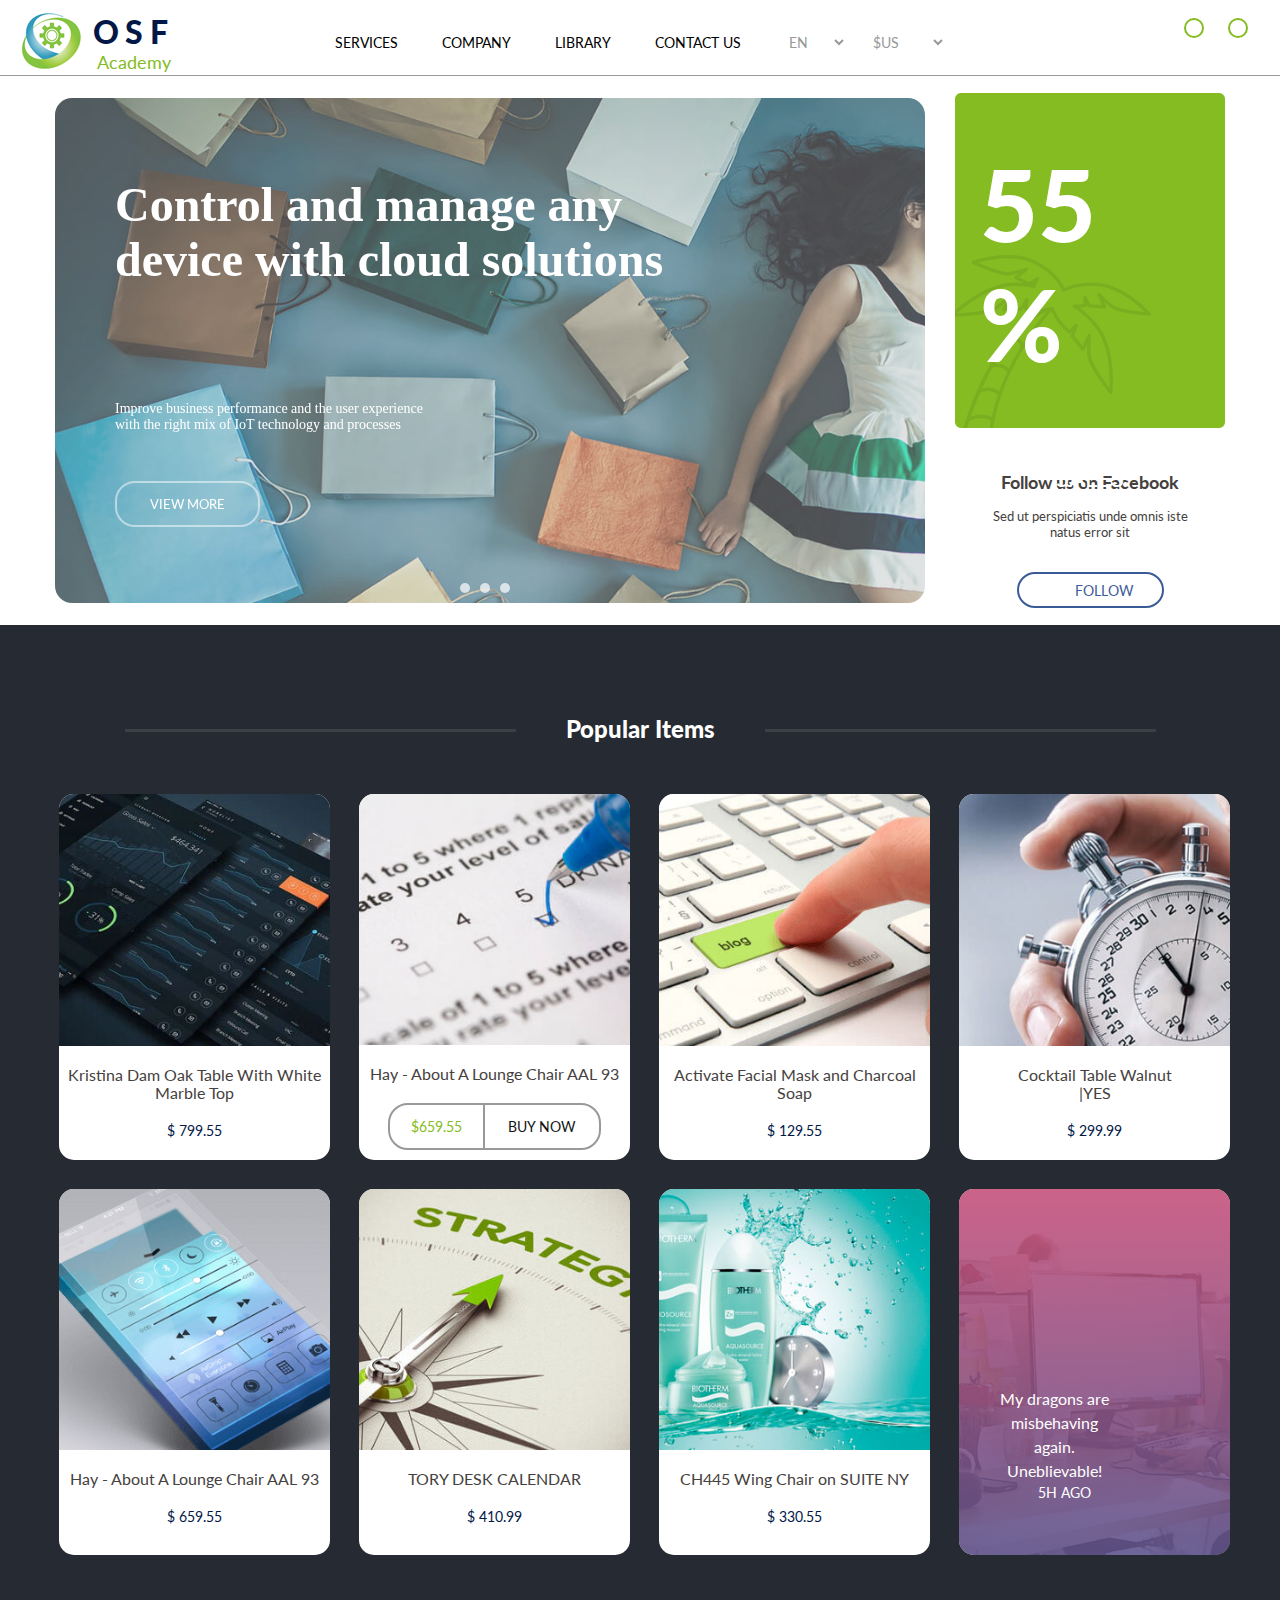
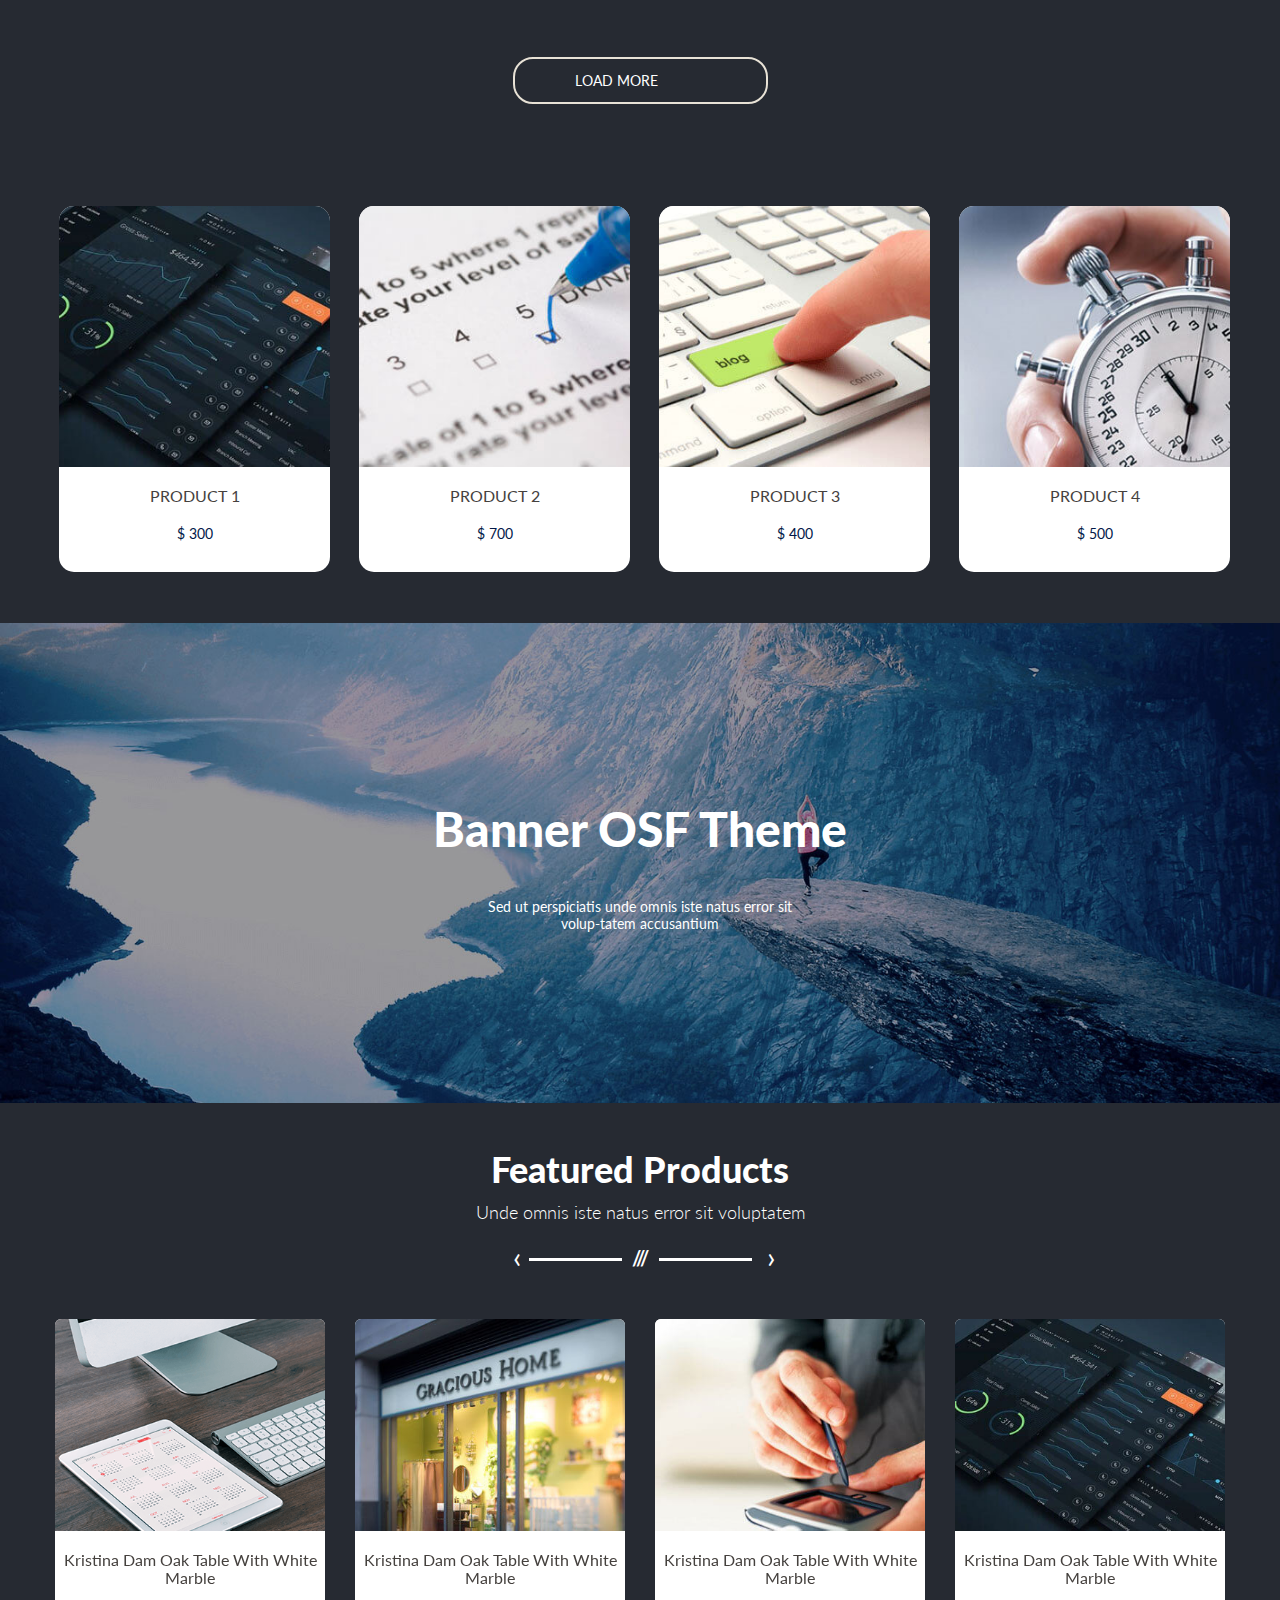
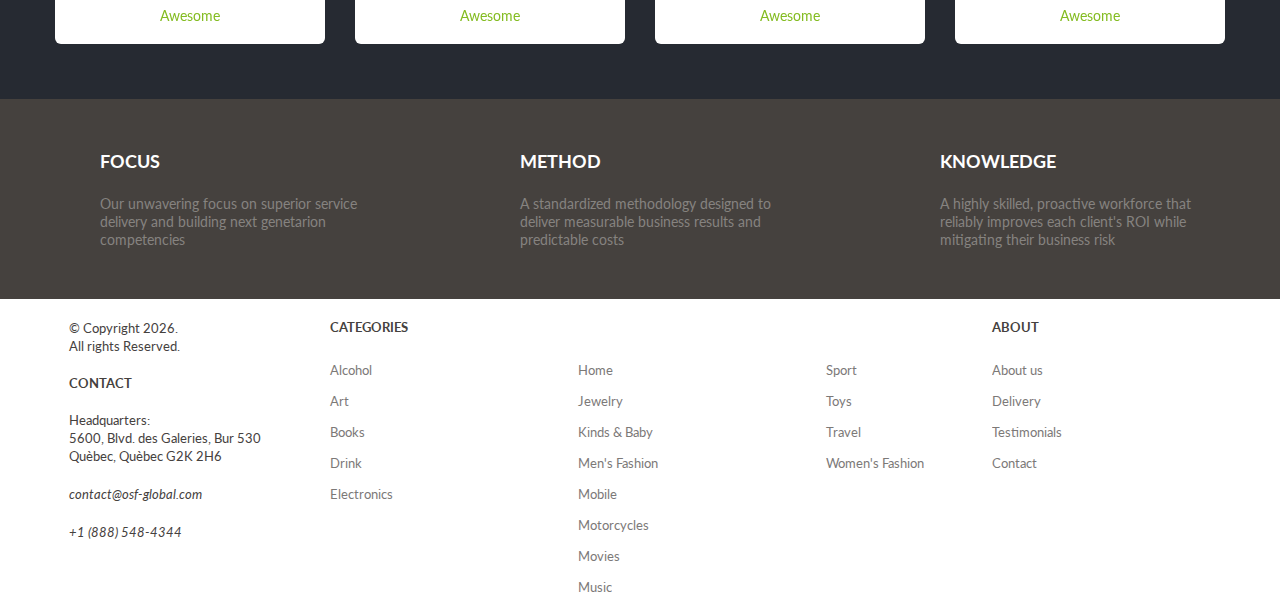
==== commit 5379ebda: "Finished home page + ajax req from JSON + 404 page" ====
--- a/index.html
+++ b/index.html
@@ -49,34 +49,34 @@
                   <div class="products-list">
                     <ul class="links">
                       <div>
-                        <li><a href="404"> Accessories </a></li>
-                        <li><a href="404"> Alcohol </a></li>
-                        <li><a href="404"> Art </a></li>
-                        <li><a href="404"> Books </a></li>
-                        <li><a href="404"> Drink </a></li>
-                        <li><a href="404"> Electronics </a></li>
-                        <li><a href="404"> Flowers & Plants </a></li>
-                        <li><a href="404"> Food </a></li>
+                        <li><a href="404.html"> Accessories </a></li>
+                        <li><a href="404.html"> Alcohol </a></li>
+                        <li><a href="404.html"> Art </a></li>
+                        <li><a href="404.html"> Books </a></li>
+                        <li><a href="404.html"> Drink </a></li>
+                        <li><a href="404.html"> Electronics </a></li>
+                        <li><a href="404.html"> Flowers & Plants </a></li>
+                        <li><a href="404.html"> Food </a></li>
                       </div>
                       <div>
-                        <li><a href="404"> Gadgets </a></li>
-                        <li><a href="404"> Garden </a></li>
-                        <li><a href="404"> Grocery </a></li>
-                        <li><a href="404"> Home </a></li>
-                        <li><a href="404"> Jewelry </a></li>
-                        <li><a href="404"> Kids & Baby </a></li>
-                        <li><a href="404"> Men's fashion </a></li>
-                        <li><a href="404"> Mobile</a></li>
+                        <li><a href="404.html"> Gadgets </a></li>
+                        <li><a href="404.html"> Garden </a></li>
+                        <li><a href="404.html"> Grocery </a></li>
+                        <li><a href="404.html"> Home </a></li>
+                        <li><a href="404.html"> Jewelry </a></li>
+                        <li><a href="404.html"> Kids & Baby </a></li>
+                        <li><a href="404.html"> Men's fashion </a></li>
+                        <li><a href="404.html"> Mobile</a></li>
                       </div>
                       <div>
-                        <li><a href="404"> Motorcycles </a></li>
-                        <li><a href="404"> Movies </a></li>
-                        <li><a href="404"> Music </a></li>
-                        <li><a href="404"> Office </a></li>
-                        <li><a href="404"> Pets </a></li>
-                        <li><a href="404"> Romantic </a></li>
-                        <li><a href="404"> Sport</a></li>
-                        <li><a href="404"> Toys</a></li>
+                        <li><a href="404.html"> Motorcycles </a></li>
+                        <li><a href="404.html"> Movies </a></li>
+                        <li><a href="404.html"> Music </a></li>
+                        <li><a href="404.html"> Office </a></li>
+                        <li><a href="404.html"> Pets </a></li>
+                        <li><a href="404.html"> Romantic </a></li>
+                        <li><a href="404.html"> Sport</a></li>
+                        <li><a href="404.html"> Toys</a></li>
                       </div>
                     </ul>
                   </div>
@@ -90,14 +90,14 @@
                   </label>
                   <div class="sale">
                     <ul>
-                      <li><a href="404"> Accessories </a></li>
-                      <li><a href="404"> Alcohol </a></li>
-                      <li><a href="404"> Art </a></li>
-                      <li><a href="404"> Books </a></li>
-                      <li><a href="404"> Drink </a></li>
-                      <li><a href="404"> Electronics </a></li>
-                      <li><a href="404"> Flowers & Plants </a></li>
-                      <li><a href="404"> Food </a></li>
+                      <li><a href="404.html"> Accessories </a></li>
+                      <li><a href="404.html"> Alcohol </a></li>
+                      <li><a href="404.html"> Art </a></li>
+                      <li><a href="404.html"> Books </a></li>
+                      <li><a href="404.html"> Drink </a></li>
+                      <li><a href="404.html"> Electronics </a></li>
+                      <li><a href="404.html"> Flowers & Plants </a></li>
+                      <li><a href="404.html"> Food </a></li>
                     </ul>
                   </div>
                 </div>
@@ -251,7 +251,7 @@
     </div>
 
     <!--                           POPULAR ITEMS                             -->
-    <section class="popular-items">
+    <div class="popular-items">
       <h1><span>Popular Items</span></h1>
       <div class="products owl-carousel">
         <div class="product">
@@ -351,9 +351,9 @@
         </div>
         
       </div>
-      <button><p>Load More</p> <i class="fas fa-redo"></i> </button>
+      <button id="load"><p>Load More</p> <i class="fas fa-redo"></i> </button>
       <div class="product-load"></div>
-    </section>
+    </div>
 
     <!-- OSF BANNER -->
     <div class="osf-banner">
@@ -487,27 +487,27 @@
         </label>
         <div class="mega-links">
           <div class="links">
-            <a href="404">Alcohol</a>
-            <a href="404">Art</a>
-            <a href="404">Books</a>
-            <a href="404">Drink</a>
-            <a href="404">Electronics</a>
+            <a href="404.html">Alcohol</a>
+            <a href="404.html">Art</a>
+            <a href="404.html">Books</a>
+            <a href="404.html">Drink</a>
+            <a href="404.html">Electronics</a>
           </div>
           <div class="links">
-            <a href="404">Home</a>
-            <a href="404">Jewelry</a>
-            <a href="404">Kinds & Baby</a>
-            <a href="404">Men's Fashion</a>
-            <a href="404">Mobile</a>
-            <a href="404">Motorcycles</a>
-            <a href="404">Movies</a>
-            <a href="404">Music</a>
+            <a href="404.html">Home</a>
+            <a href="404.html">Jewelry</a>
+            <a href="404.html">Kinds & Baby</a>
+            <a href="404.html">Men's Fashion</a>
+            <a href="404.html">Mobile</a>
+            <a href="404.html">Motorcycles</a>
+            <a href="404.html">Movies</a>
+            <a href="404.html">Music</a>
           </div>
           <div class="links">
-            <a href="404">Sport</a>
-            <a href="404">Toys</a>
-            <a href="404">Travel</a>
-            <a href="404">Women's Fashion</a>
+            <a href="404.html">Sport</a>
+            <a href="404.html">Toys</a>
+            <a href="404.html">Travel</a>
+            <a href="404.html">Women's Fashion</a>
           </div>
         </div>
       </div>
@@ -519,10 +519,10 @@
         </label>
         <div class="about">
           <div class="links">
-            <a href="404">About us</a>
-            <a href="404">Delivery</a>
-            <a href="404">Testimonials</a>
-            <a href="404">Contact</a>
+            <a href="404.html">About us</a>
+            <a href="404.html">Delivery</a>
+            <a href="404.html">Testimonials</a>
+            <a href="404.html">Contact</a>
           </div>
         </div>
       </div>
@@ -551,6 +551,7 @@
       </div>
     </footer>
 
+    <script src="js/app.js"></script>
     <script src="js/main.js"></script>      
     <script src="https://cdnjs.cloudflare.com/ajax/libs/jquery/3.6.0/jquery.min.js" 
     integrity="sha512-894YE6QWD5I59HgZOGReFYm4dnWc1Qt5NtvYSaNcOP+u1T9qYdvdihz0PPSiiqn/+/3e7Jo4EaG7TubfWGUrMQ==" crossorigin="anonymous" referrerpolicy="no-referrer"></script>
--- a/css/style.css
+++ b/css/style.css
@@ -1,3 +1,4 @@
+@charset "UTF-8";
 @import url("https://fonts.googleapis.com/css2?family=Lato:wght@300;400;700;900&display=swap");
 @import url("https://fonts.googleapis.com/css2?family=Roboto:wght@400;700&display=swap");
 .owl-dots {
@@ -1050,6 +1051,17 @@
   color: #84bc22;
   padding: 10px;
 }
+.popular-items .products .product-load, .popular-items .product-load .product-load {
+  display: none;
+}
+.popular-items .products .product-load.active, .popular-items .product-load .product-load.active {
+  display: grid;
+}
+@media only screen and (max-width: 767px) {
+  .popular-items .products .product-load, .popular-items .product-load .product-load {
+    display: none;
+  }
+}
 .popular-items .products button, .popular-items .product-load button {
   margin: 10px auto;
   display: flex;
@@ -1071,6 +1083,32 @@
   font-size: 14px;
   color: #131313;
   padding: 13px 23px;
+}
+.popular-items #load {
+  margin: 51px;
+  display: flex;
+  align-items: center;
+  flex-direction: row;
+  justify-content: space-between;
+  border: 2px solid #e8e2d6;
+  border-radius: 20px;
+  background-color: transparent;
+  padding: 13px 60px;
+}
+.popular-items #load p {
+  color: #fff;
+  font-size: 14px;
+  text-transform: uppercase;
+}
+.popular-items #load i {
+  color: #fff;
+  font-size: 20px;
+  padding: 0 24px;
+}
+@media only screen and (max-width: 767px) {
+  .popular-items #load {
+    display: none;
+  }
 }
 
 .banner-container {
@@ -1541,6 +1579,183 @@
   line-height: 18px;
 }
 
+.not-found {
+  background: #f1edea;
+  display: flex;
+  flex-direction: column;
+  align-items: center;
+  justify-content: center;
+}
+.not-found ul.bread {
+  padding: 47px 16px;
+  list-style: none;
+}
+.not-found ul.bread li {
+  display: inline;
+  font-size: 13px;
+}
+.not-found ul.bread li + li:before {
+  padding: 8px;
+  color: black;
+  content: "/ ";
+}
+.not-found ul.bread li a {
+  color: #84bc22;
+  text-decoration: none;
+}
+.not-found h1 {
+  text-align: center;
+  font-size: 48px;
+  color: #45413e;
+  margin: 0 auto;
+  position: relative;
+  z-index: 1;
+}
+.not-found h1::before {
+  background-color: #e5e2df;
+  position: absolute;
+  top: 50%;
+  content: "";
+  height: 3px;
+  width: 50vw;
+  right: 0;
+  z-index: -3;
+}
+.not-found h1::after {
+  background-color: #e5e2df;
+  position: absolute;
+  top: 50%;
+  content: "";
+  height: 3px;
+  width: 50vw;
+  left: 0;
+  z-index: -2;
+}
+.not-found h1 span {
+  background-color: #f1edea;
+  padding: 8px 33px;
+}
+.not-found .container {
+  margin: 55px;
+  border-radius: 6px;
+  display: flex;
+  flex-direction: row;
+  justify-content: center;
+  background-color: #fff;
+}
+@media only screen and (max-width: 767px) {
+  .not-found .container {
+    margin: 20px;
+  }
+}
+.not-found .container .error {
+  padding: 63px 106px 63px 0;
+  position: relative;
+}
+@media only screen and (max-width: 1279px) {
+  .not-found .container .error {
+    position: initial;
+    padding: 30px 50px 30px 0;
+  }
+}
+@media only screen and (max-width: 767px) {
+  .not-found .container .error {
+    position: relative;
+    padding: 0;
+  }
+}
+.not-found .container .error i {
+  font-size: 300px;
+  color: #f1edea;
+}
+@media only screen and (max-width: 1279px) {
+  .not-found .container .error i {
+    display: none;
+  }
+}
+.not-found .container .error .overlay {
+  position: absolute;
+  top: 0;
+  bottom: 0;
+  left: 105px;
+  right: 0;
+  height: 100%;
+  width: 100%;
+  display: flex;
+  align-items: center;
+}
+@media only screen and (max-width: 1279px) {
+  .not-found .container .error .overlay {
+    position: initial;
+  }
+}
+@media only screen and (max-width: 767px) {
+  .not-found .container .error .overlay {
+    position: absolute;
+    align-items: flex-start;
+  }
+}
+.not-found .container .error .overlay h2 {
+  color: #84bc22;
+  font-size: 113px;
+  line-height: 60px;
+}
+@media only screen and (max-width: 1279px) {
+  .not-found .container .error .overlay h2 {
+    margin-left: 20px;
+  }
+}
+@media only screen and (max-width: 767px) {
+  .not-found .container .error .overlay h2 {
+    font-size: 50px;
+    text-align: center;
+  }
+}
+.not-found .container .message {
+  padding: 71px;
+  display: flex;
+  flex-direction: column;
+}
+@media only screen and (max-width: 1279px) {
+  .not-found .container .message {
+    padding-left: 0px;
+  }
+}
+@media only screen and (max-width: 767px) {
+  .not-found .container .message {
+    padding: 70px 20px;
+  }
+}
+.not-found .container .message h3 {
+  font-size: 24px;
+  font-weight: 900;
+  padding-bottom: 28px;
+}
+.not-found .container .message p {
+  font-size: 16px;
+  line-height: 24px;
+  margin-bottom: 15px;
+}
+.not-found .container .message p:nth-child(4) {
+  color: #84bc22;
+  margin-top: 5px;
+  margin-bottom: 67px;
+}
+.not-found .container .message .search {
+  position: relative;
+}
+.not-found .container .message .search input {
+  border: 1px solid #45413e;
+  border-radius: 20px;
+  padding: 5px;
+  width: 100%;
+}
+.not-found .container .message .search i {
+  position: absolute;
+  right: 15px;
+  bottom: 6px;
+}
+
 * {
   margin: 0;
   padding: 0;
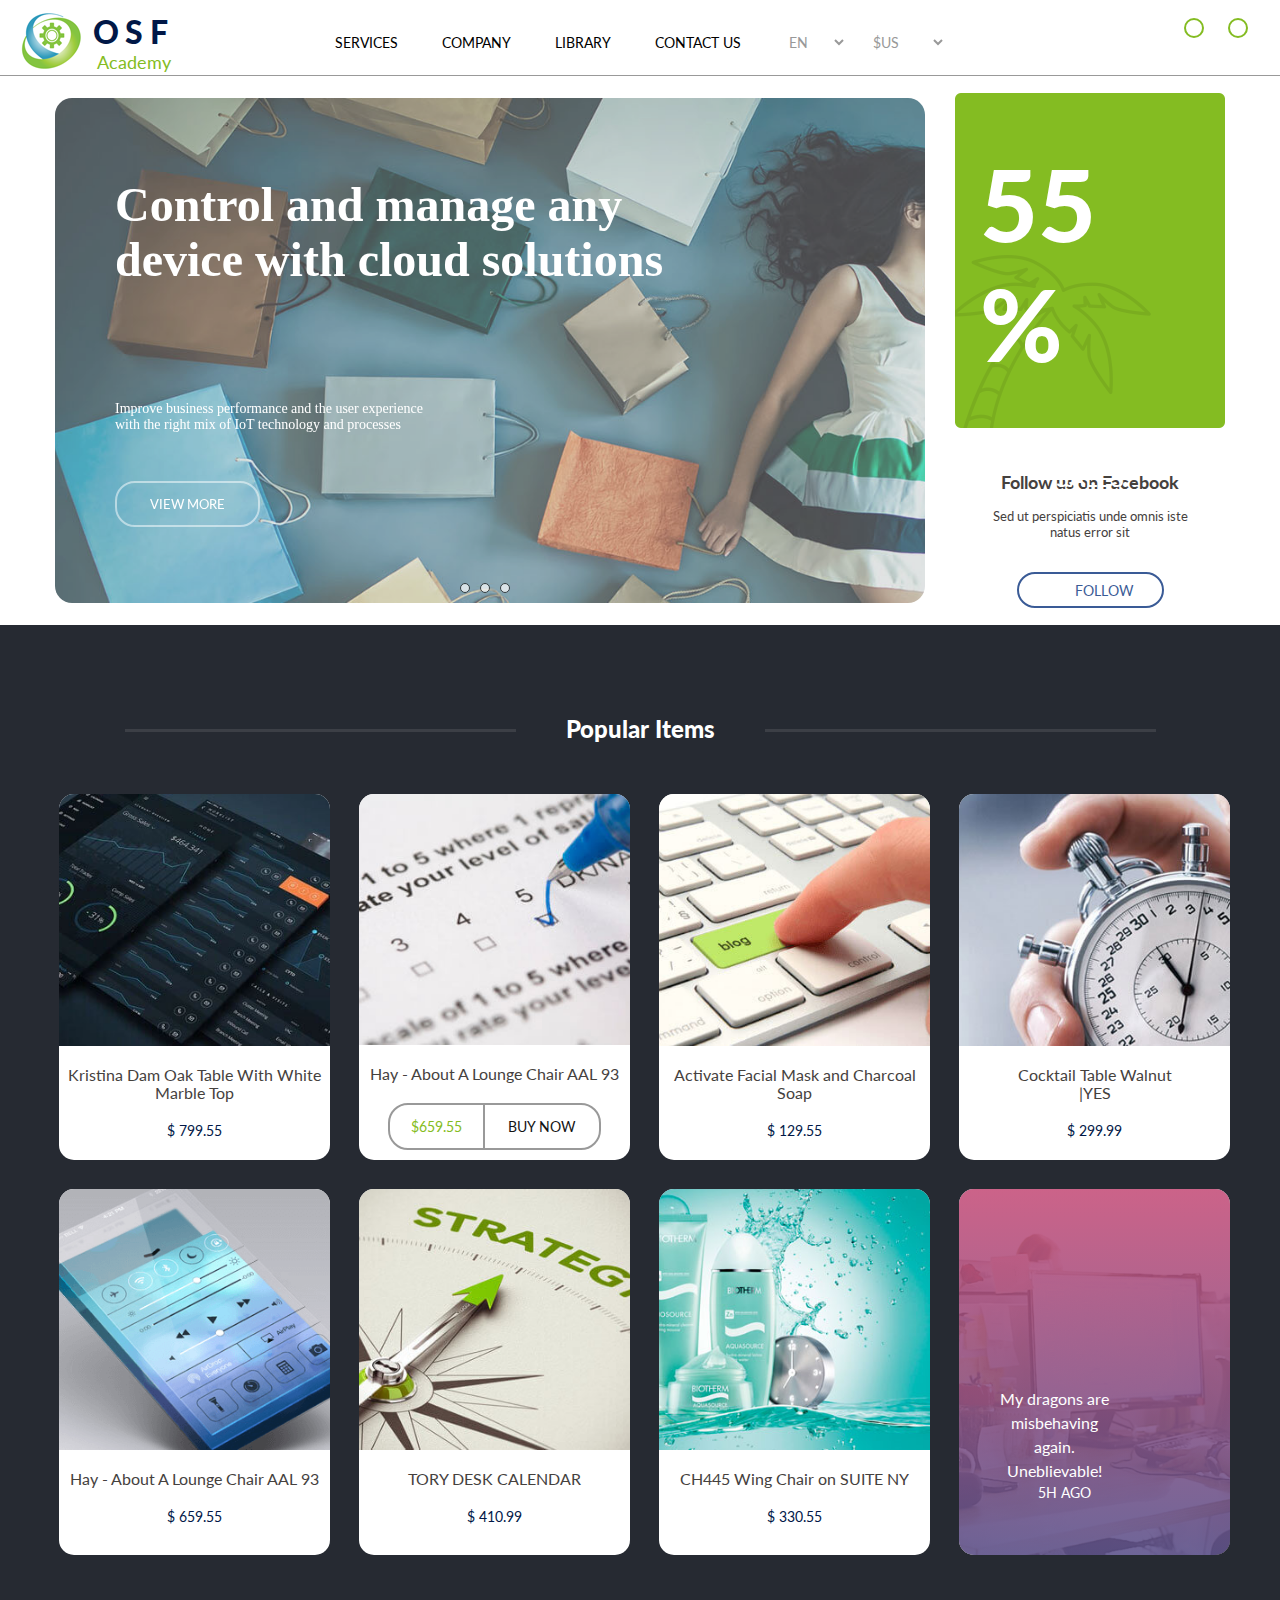
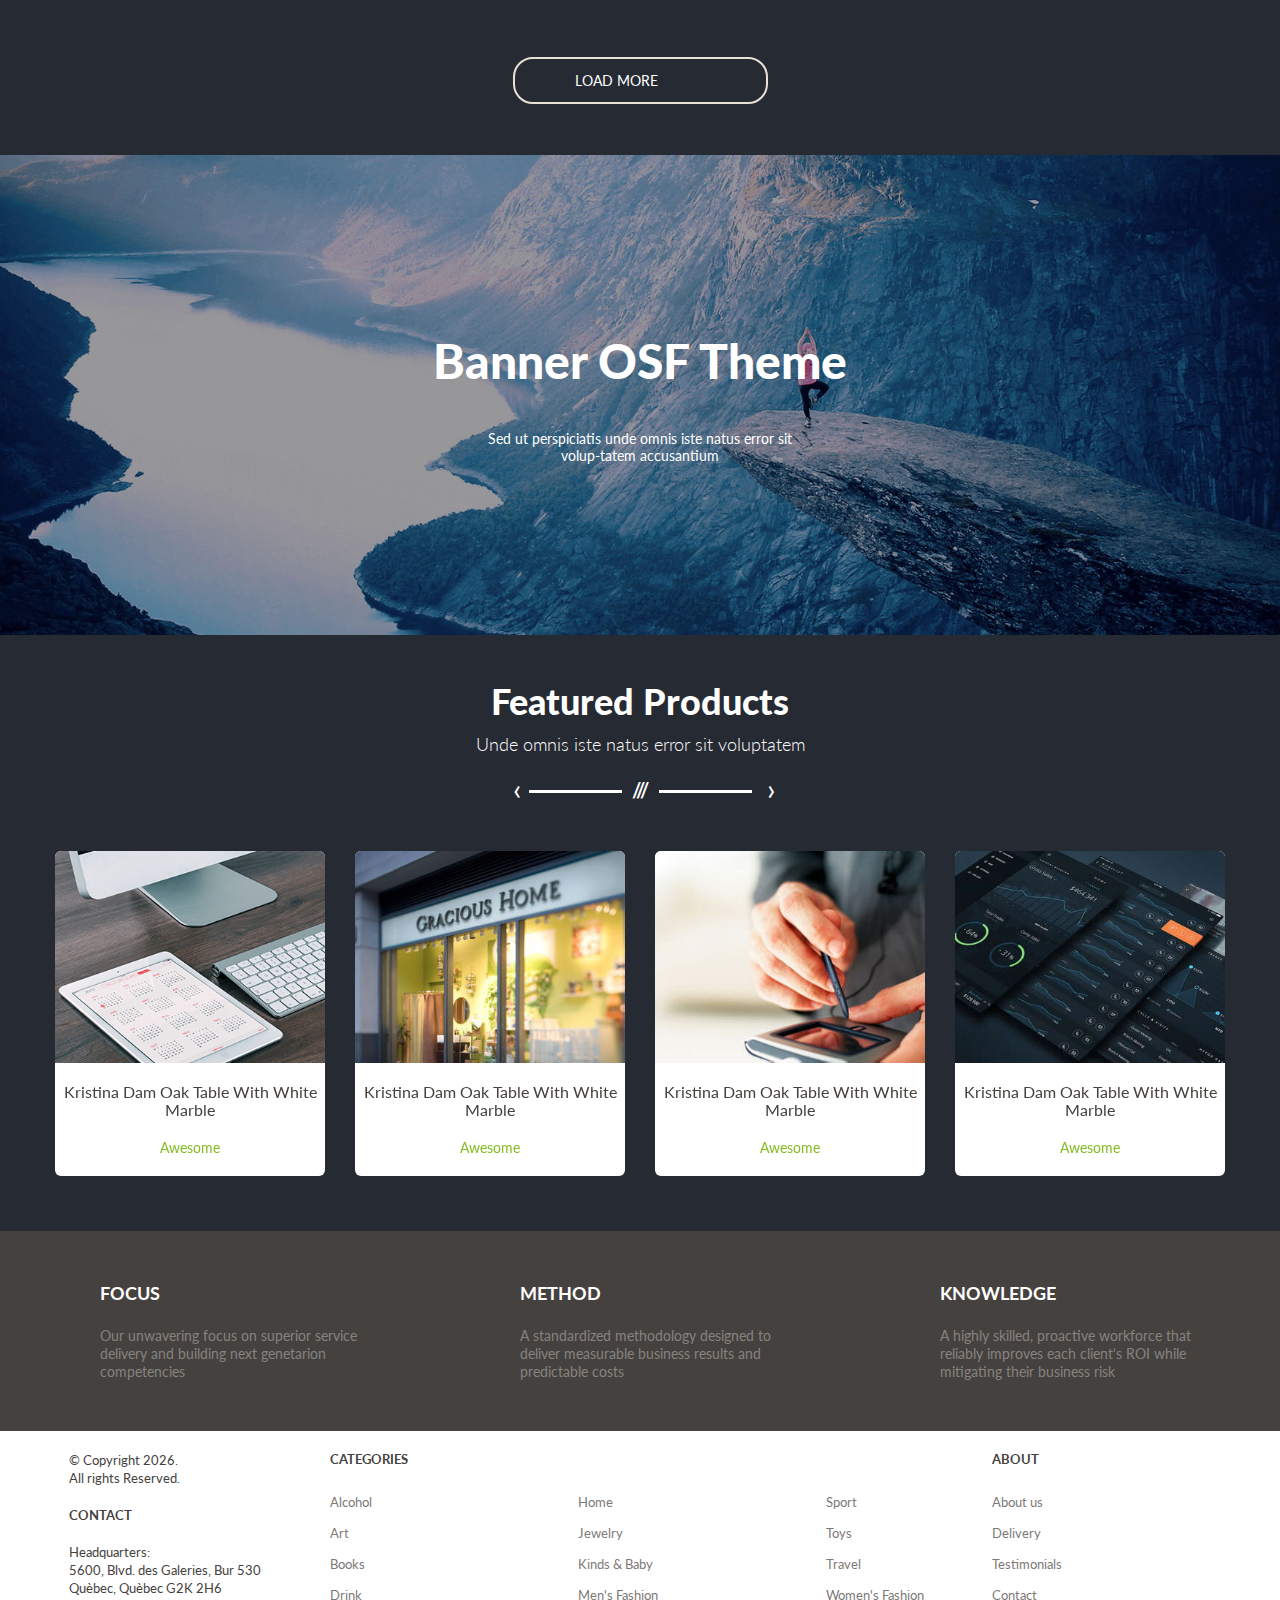
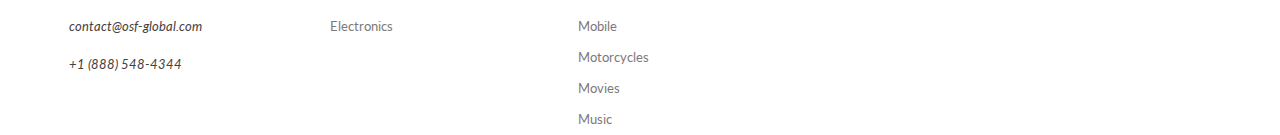
==== commit 1995c73c: "Added cookies + finished product detailes page" ====
--- a/index.html
+++ b/index.html
@@ -14,7 +14,6 @@
     />
     <link rel="stylesheet" href="css/owl.carousel.min.css">
     <link rel="stylesheet" href="css/owl.theme.default.min.css">
-    <script src="node_modules/requirejs/require.js"></script>
   </head>
   <body>
     <!--                                    NAVBAR                              -->
@@ -182,7 +181,7 @@
             <div class="banner-text1">
               <h1>Control and manage any device with cloud solutions</h1>
               <p>Improve business performance and the user experience with the right mix of IoT technology and processes</p>
-              <a href="/category"><button>VIEW MORE</button></a>
+              <a href="category.html"><button>VIEW MORE</button></a>
             </div>
           </div>
           <div class="banner-img">
@@ -190,7 +189,7 @@
             <div class="banner-text2">
               <h1>Control and manage any device with cloud solutions</h1>
               <p>Improve business performance and the user experience with the right mix of IoT technology and processes</p>
-              <a href="/category"><button>VIEW MORE</button></a>
+              <a href="category.html"><button>VIEW MORE</button></a>
             </div>
           </div>
           <div class="banner-img">
@@ -198,7 +197,7 @@
             <div class="banner-text3">
               <h1>Control and manage any device with cloud solutions</h1>
               <p>Improve business performance and the user experience with the right mix of IoT technology and processes</p>
-              <a href="/category"><button>VIEW MORE</button></a>
+              <a href="category.html"><button>VIEW MORE</button></a>
             </div>
           </div>        
       </div>
@@ -364,6 +363,9 @@
       </div>
     </div>
 
+
+    <!--                        SERVICES                                                   -->
+
     <!-- FEATURED PRODUCTS -->
     <div class="featured-products">
       <h1>Featured Products</h1>
@@ -453,6 +455,18 @@
           <p>A highly skilled, proactive workforce that reliably improves each client's ROI while mitigating their business risk</p>
         </div>
       </div>
+    </div>
+
+    <!--                          COOKIE                                  -->
+    <div class="cookie">
+      <i class="fas fa-times" id="close-cookie"></i>
+      <div class="cookie-text">
+      <header>This website uses cookies</header>
+      <p>OSF uses its own and third-party cookies for statistical purposes, to know your preferences, for website performance 
+        and interaction with social media offering publicity tailored to your interests. If you continue browsing, we consider that you accept its use. 
+        You can expand this information consulting our <span>Cookies Policy Page.</span></p>
+    </div>
+    <button id="accept">ACCEPT</button>
     </div>
 
     <!--                          FOOTER                                    -->
--- a/css/style.css
+++ b/css/style.css
@@ -14,6 +14,8 @@
   height: 10px;
   border-radius: 50%;
   padding: 0px;
+  border: 1px solid #131313;
+  display: block;
 }
 
 /* .product-load {
@@ -60,6 +62,97 @@
 }
 }
 } */
+.small-image {
+  margin-top: 27px;
+  margin-right: 70px;
+  margin-bottom: 240px;
+  display: flex;
+  flex-direction: column;
+  grid-gap: 25px;
+  cursor: pointer;
+}
+.small-image img {
+  width: 73px;
+  height: 70px;
+}
+@media only screen and (max-width: 1279px) {
+  .small-image {
+    flex-direction: row;
+    margin-bottom: 20px;
+    align-self: center;
+    margin-right: 0px;
+  }
+}
+@media only screen and (max-width: 767px) {
+  .small-image {
+    align-self: flex-start;
+  }
+}
+
+.cookie {
+  position: fixed;
+  bottom: 30px;
+  left: 50%;
+  transform: translate(-50%, 0);
+  background: #fff;
+  width: 90%;
+  border-radius: 6px;
+  padding: 28px 24px;
+  z-index: 10;
+  display: flex;
+  visibility: hidden;
+}
+@media only screen and (max-width: 767px) {
+  .cookie {
+    flex-direction: column;
+  }
+}
+.cookie.hide {
+  opacity: 0;
+  visibility: hidden;
+}
+.cookie header {
+  color: #84bc22;
+  font-size: 16px;
+  font-weight: 900;
+  line-height: 24px;
+  margin-bottom: 24px;
+}
+.cookie p {
+  color: #45413e;
+  font-size: 14px;
+  font-weight: 300;
+  line-height: 24px;
+  margin-right: 140px;
+}
+@media only screen and (max-width: 767px) {
+  .cookie p {
+    margin-right: 0px;
+    margin-bottom: 10px;
+  }
+}
+.cookie p span {
+  color: #84bc22;
+  cursor: pointer;
+}
+.cookie button {
+  display: block;
+  font-size: 14px;
+  background: #84bc22;
+  color: #fff;
+  border: 1px solid #e8e2d6;
+  border-radius: 20px;
+  padding: 13px 23px;
+  margin: auto;
+  cursor: pointer;
+}
+.cookie i {
+  position: absolute;
+  right: 30px;
+  top: 33px;
+  cursor: pointer;
+}
+
 nav {
   width: 100%;
   display: flex;
@@ -717,7 +810,7 @@
   footer {
     flex-direction: column;
     height: 100%;
-    margin: 50px 15px;
+    margin: 50px 0px;
   }
 }
 footer input {
@@ -925,7 +1018,63 @@
   background-color: #262a32;
   padding: 8px 50px;
 }
-.popular-items .products, .popular-items .product-load {
+.popular-items .product-load {
+  display: none;
+  width: 100%;
+  justify-items: center;
+  padding: 51px 59px;
+  grid-template-columns: 1fr 1fr 1fr 1fr;
+  grid-gap: 29px;
+}
+.popular-items .product-load.active {
+  display: grid;
+}
+@media only screen and (max-width: 1279px) {
+  .popular-items .product-load {
+    grid-template-columns: 1fr 1fr;
+    grid-gap: 10px;
+  }
+}
+@media only screen and (max-width: 767px) {
+  .popular-items .product-load {
+    display: none;
+  }
+}
+.popular-items .product-load article {
+  width: 271px;
+  height: 366px;
+  background-color: #fff;
+  border-radius: 15px;
+  display: flex;
+  flex-direction: column;
+  position: relative;
+}
+@media only screen and (max-width: 767px) {
+  .popular-items .product-load article {
+    display: none;
+  }
+}
+.popular-items .product-load article img {
+  width: 271px;
+  height: 261px;
+  object-fit: cover;
+  border-top-right-radius: 15px;
+  border-top-left-radius: 15px;
+}
+.popular-items .product-load article .details {
+  text-align: center;
+}
+.popular-items .product-load article .details p {
+  color: #45413e;
+  font-size: 16px;
+  line-height: 18px;
+  margin: 20px 0;
+}
+.popular-items .product-load article .details .price {
+  color: #011847;
+  font-size: 14px;
+}
+.popular-items .products {
   display: grid;
   width: 100%;
   justify-items: center;
@@ -934,19 +1083,19 @@
   grid-gap: 29px;
 }
 @media only screen and (max-width: 1279px) {
-  .popular-items .products, .popular-items .product-load {
+  .popular-items .products {
     grid-template-columns: 1fr 1fr;
     grid-gap: 10px;
   }
 }
 @media only screen and (max-width: 767px) {
-  .popular-items .products, .popular-items .product-load {
+  .popular-items .products {
     display: flex;
     flex-direction: row;
     grid-gap: 50px;
   }
 }
-.popular-items .products .product, .popular-items .products article, .popular-items .product-load .product, .popular-items .product-load article {
+.popular-items .products .product {
   width: 271px;
   height: 366px;
   background-color: #fff;
@@ -956,31 +1105,31 @@
   position: relative;
 }
 @media only screen and (max-width: 767px) {
-  .popular-items .products .product, .popular-items .products article, .popular-items .product-load .product, .popular-items .product-load article {
+  .popular-items .products .product {
     margin: 30px 0;
   }
 }
-.popular-items .products .product img, .popular-items .products article img, .popular-items .product-load .product img, .popular-items .product-load article img {
+.popular-items .products .product img {
   width: 271px;
   height: 261px;
   object-fit: cover;
   border-top-right-radius: 15px;
   border-top-left-radius: 15px;
 }
-.popular-items .products .product .details, .popular-items .products article .details, .popular-items .product-load .product .details, .popular-items .product-load article .details {
+.popular-items .products .product .details {
   text-align: center;
 }
-.popular-items .products .product .details p, .popular-items .products article .details p, .popular-items .product-load .product .details p, .popular-items .product-load article .details p {
+.popular-items .products .product .details p {
   color: #45413e;
   font-size: 16px;
   line-height: 18px;
   margin: 20px 0;
 }
-.popular-items .products .product .details .price, .popular-items .products article .details .price, .popular-items .product-load .product .details .price, .popular-items .product-load article .details .price {
+.popular-items .products .product .details .price {
   color: #011847;
   font-size: 14px;
 }
-.popular-items .products .product .overlay, .popular-items .products article .overlay, .popular-items .product-load .product .overlay, .popular-items .product-load article .overlay {
+.popular-items .products .product .overlay {
   position: absolute;
   top: 0;
   bottom: 0;
@@ -997,22 +1146,22 @@
   border-radius: 15px;
   cursor: pointer;
 }
-.popular-items .products .product .overlay .fa-plus, .popular-items .products article .overlay .fa-plus, .popular-items .product-load .product .overlay .fa-plus, .popular-items .product-load article .overlay .fa-plus {
+.popular-items .products .product .overlay .fa-plus {
   padding: 20px;
   background-color: #fff;
   border-radius: 50%;
   color: #23c46e;
 }
-.popular-items .products .product .overlay .fa-heart, .popular-items .products article .overlay .fa-heart, .popular-items .product-load .product .overlay .fa-heart, .popular-items .product-load article .overlay .fa-heart {
+.popular-items .products .product .overlay .fa-heart {
   padding: 20px;
   background-color: #fff;
   border-radius: 50%;
   color: #e73c68;
 }
-.popular-items .products .product:hover .overlay, .popular-items .products article:hover .overlay, .popular-items .product-load .product:hover .overlay, .popular-items .product-load article:hover .overlay {
+.popular-items .products .product:hover .overlay {
   opacity: 0.9;
 }
-.popular-items .products .product:nth-child(8):after, .popular-items .products article:nth-child(8):after, .popular-items .product-load .product:nth-child(8):after, .popular-items .product-load article:nth-child(8):after {
+.popular-items .products .product:nth-child(8):after {
   content: "";
   position: absolute;
   top: 0;
@@ -1023,46 +1172,35 @@
   opacity: 0.8;
   border-radius: 15px;
 }
-.popular-items .products .product:nth-child(8) img, .popular-items .products article:nth-child(8) img, .popular-items .product-load .product:nth-child(8) img, .popular-items .product-load article:nth-child(8) img {
+.popular-items .products .product:nth-child(8) img {
   width: 100%;
   height: 100%;
   object-fit: cover;
   border-radius: 15px;
 }
-.popular-items .products .product:nth-child(8) .details, .popular-items .products article:nth-child(8) .details, .popular-items .product-load .product:nth-child(8) .details, .popular-items .product-load article:nth-child(8) .details {
+.popular-items .products .product:nth-child(8) .details {
   position: absolute;
   bottom: 8px;
   left: 30px;
   z-index: 1;
 }
-.popular-items .products .product:nth-child(8) .details p, .popular-items .products article:nth-child(8) .details p, .popular-items .product-load .product:nth-child(8) .details p, .popular-items .product-load article:nth-child(8) .details p {
+.popular-items .products .product:nth-child(8) .details p {
   color: #fff;
   font-size: 16px;
   width: 131px;
   height: 60px;
   line-height: 24px;
 }
-.popular-items .products .product:nth-child(8) .details p:nth-child(2), .popular-items .products article:nth-child(8) .details p:nth-child(2), .popular-items .product-load .product:nth-child(8) .details p:nth-child(2), .popular-items .product-load article:nth-child(8) .details p:nth-child(2) {
+.popular-items .products .product:nth-child(8) .details p:nth-child(2) {
   font-size: 14px;
   padding: 10px;
 }
-.popular-items .products .product:nth-child(8) .details i, .popular-items .products article:nth-child(8) .details i, .popular-items .product-load .product:nth-child(8) .details i, .popular-items .product-load article:nth-child(8) .details i {
+.popular-items .products .product:nth-child(8) .details i {
   font-size: 24px;
   color: #84bc22;
   padding: 10px;
 }
-.popular-items .products .product-load, .popular-items .product-load .product-load {
-  display: none;
-}
-.popular-items .products .product-load.active, .popular-items .product-load .product-load.active {
-  display: grid;
-}
-@media only screen and (max-width: 767px) {
-  .popular-items .products .product-load, .popular-items .product-load .product-load {
-    display: none;
-  }
-}
-.popular-items .products button, .popular-items .product-load button {
+.popular-items .products button {
   margin: 10px auto;
   display: flex;
   align-items: center;
@@ -1071,14 +1209,14 @@
   border: 2px solid #999999;
   background-color: #fff;
 }
-.popular-items .products button #button-price, .popular-items .product-load button #button-price {
+.popular-items .products button #button-price {
   margin: 0;
   color: #84bc22;
   font-size: 14px;
   text-align: center;
   padding: 11px 21px;
 }
-.popular-items .products button a, .popular-items .product-load button a {
+.popular-items .products button a {
   border-left: 2px solid #999999;
   font-size: 14px;
   color: #131313;
@@ -1756,6 +1894,670 @@
   bottom: 6px;
 }
 
+.category-wrapper {
+  background: #f1edea;
+  display: flex;
+  flex-direction: column;
+  align-items: center;
+  justify-content: center;
+  width: 100%;
+}
+.category-wrapper ul.bread {
+  padding: 47px 16px;
+  list-style: none;
+}
+.category-wrapper ul.bread li {
+  display: inline;
+  font-size: 13px;
+}
+.category-wrapper ul.bread li + li:before {
+  padding: 8px;
+  color: black;
+  content: "/ ";
+}
+.category-wrapper ul.bread li a {
+  color: #84bc22;
+  text-decoration: none;
+}
+.category-wrapper p {
+  font-size: 14px;
+  color: #45413e;
+  padding-bottom: 30px;
+}
+.category-wrapper h1 {
+  text-align: center;
+  font-size: 48px;
+  color: #45413e;
+  margin: 0 auto;
+  position: relative;
+  z-index: 1;
+}
+.category-wrapper h1::before {
+  background-color: #e5e2df;
+  position: absolute;
+  top: 50%;
+  content: "";
+  height: 3px;
+  width: 50vw;
+  right: 0;
+  z-index: -3;
+}
+.category-wrapper h1::after {
+  background-color: #e5e2df;
+  position: absolute;
+  top: 50%;
+  content: "";
+  height: 3px;
+  width: 50vw;
+  left: 0;
+  z-index: -2;
+}
+.category-wrapper h1 span {
+  background-color: #f1edea;
+  padding: 8px 33px;
+}
+.category-wrapper .selection {
+  margin: 26px 55px;
+  width: 85%;
+  display: grid;
+  grid-template-columns: 1fr 1fr 1fr;
+  background-color: #fff;
+  justify-content: space-between;
+}
+@media only screen and (max-width: 1279px) {
+  .category-wrapper .selection {
+    grid-template-columns: 1fr 1fr;
+  }
+}
+@media only screen and (max-width: 767px) {
+  .category-wrapper .selection {
+    grid-template-columns: 1fr;
+  }
+}
+.category-wrapper .selection .options {
+  padding: 35px;
+  display: flex;
+  align-items: center;
+  justify-content: space-between;
+}
+.category-wrapper .selection .options label {
+  font-size: 14px;
+  line-height: 24px;
+  color: #45413e;
+  margin-right: 36px;
+}
+.category-wrapper .selection .options select {
+  border: 1px solid #45413e;
+  border-radius: 20px;
+  outline: none;
+  font-size: 14px;
+  color: #999999;
+  padding: 10px 22px;
+  background-color: #fff;
+  width: 60%;
+}
+.category-wrapper .selection .options:nth-child(4) {
+  display: flex;
+  flex-direction: row;
+  align-items: center;
+  justify-content: center;
+}
+.category-wrapper .selection .options:nth-child(4) span {
+  display: block;
+  width: 14px;
+  height: 14px;
+  border-radius: 50%;
+  margin-right: 10px;
+}
+.category-wrapper .selection .options:nth-child(4) #white {
+  background: #ffffff;
+}
+.category-wrapper .selection .options:nth-child(4) #aquamarine {
+  background: #43c0cf;
+}
+.category-wrapper .selection .options:nth-child(4) #black {
+  background: #131313;
+}
+.category-wrapper .selection .options:nth-child(4) #green {
+  background: #84bc22;
+}
+.category-wrapper .selection .options:nth-child(4) #blue {
+  background: #315bbd;
+}
+.category-wrapper .selection .options:nth-child(4) #orange {
+  background: #ec6115;
+}
+.category-wrapper .selection .options:nth-child(4) #red {
+  background: #dc041c;
+}
+.category-wrapper .selection .options:nth-child(4) #cream {
+  background: #efead7;
+}
+.category-wrapper #hide-elements {
+  display: none;
+}
+@media only screen and (max-width: 767px) {
+  .category-wrapper #hide-elements {
+    display: block;
+    font-size: 14px;
+    color: #84bc22;
+    margin-top: 20px;
+  }
+}
+.category-wrapper .category-products {
+  background: #f1edea;
+  display: flex;
+  align-items: center;
+  justify-content: center;
+  flex-direction: column;
+  width: 100%;
+  margin: 0px 55px 70px;
+}
+.category-wrapper .category-products .products-wrapper {
+  display: grid;
+  width: 100%;
+  justify-items: center;
+  grid-template-columns: 1fr 1fr 1fr 1fr;
+  grid-gap: 29px;
+}
+@media only screen and (max-width: 1279px) {
+  .category-wrapper .category-products .products-wrapper {
+    grid-template-columns: 1fr 1fr;
+    grid-gap: 10px;
+  }
+}
+@media only screen and (max-width: 767px) {
+  .category-wrapper .category-products .products-wrapper {
+    grid-template-columns: 1fr;
+  }
+}
+.category-wrapper .category-products .products-wrapper .product {
+  width: 271px;
+  height: 366px;
+  background-color: #fff;
+  border-radius: 15px;
+  display: flex;
+  flex-direction: column;
+}
+@media only screen and (max-width: 767px) {
+  .category-wrapper .category-products .products-wrapper .product:nth-child(n+5) {
+    display: none;
+  }
+}
+@media only screen and (max-width: 767px) {
+  .category-wrapper .category-products .products-wrapper .product {
+    margin: 30px 0;
+  }
+}
+.category-wrapper .category-products .products-wrapper .product img {
+  background-color: #262a32;
+  width: 271px;
+  height: 261px;
+  object-fit: cover;
+  border-top-right-radius: 15px;
+  border-top-left-radius: 15px;
+}
+.category-wrapper .category-products .products-wrapper .product .details {
+  text-align: center;
+}
+.category-wrapper .category-products .products-wrapper .product .details p {
+  color: #45413e;
+  font-size: 16px;
+  line-height: 18px;
+  margin: 20px 0;
+}
+.category-wrapper .category-products .products-wrapper .product .details .price {
+  color: #45413e;
+  font-size: 14px;
+}
+.category-wrapper .category-products button {
+  background-color: #84bc22;
+  color: #fff;
+  border: 2px solid #d9d9d9;
+  border-radius: 20px;
+  padding: 14px 40px;
+  margin-top: 120px;
+  cursor: pointer;
+  font-size: 14px;
+}
+@media only screen and (max-width: 767px) {
+  .category-wrapper .category-products button {
+    margin-top: 30px;
+  }
+}
+.category-wrapper .mobile {
+  display: none;
+}
+@media only screen and (max-width: 767px) {
+  .category-wrapper .mobile {
+    display: none;
+    width: 100%;
+    justify-items: center;
+    grid-template-columns: 1fr;
+    grid-gap: 29px;
+  }
+  .category-wrapper .mobile.load {
+    display: grid;
+  }
+}
+.category-wrapper .mobile .product {
+  width: 271px;
+  height: 366px;
+  background-color: #fff;
+  border-radius: 15px;
+  display: flex;
+  flex-direction: column;
+}
+@media only screen and (max-width: 767px) {
+  .category-wrapper .mobile .product {
+    margin: 30px 0;
+  }
+}
+.category-wrapper .mobile .product img {
+  background-color: #262a32;
+  width: 271px;
+  height: 261px;
+  object-fit: cover;
+  border-top-right-radius: 15px;
+  border-top-left-radius: 15px;
+}
+.category-wrapper .mobile .product .details {
+  text-align: center;
+}
+.category-wrapper .mobile .product .details p {
+  color: #45413e;
+  font-size: 16px;
+  line-height: 18px;
+  margin: 20px 0;
+}
+.category-wrapper .mobile .product .details .price {
+  color: #45413e;
+  font-size: 14px;
+}
+
+.product-details {
+  background: #f1edea;
+  display: flex;
+  flex-direction: column;
+  align-items: center;
+  justify-content: center;
+  width: 100%;
+}
+.product-details ul.bread {
+  padding: 47px 16px;
+  list-style: none;
+}
+.product-details ul.bread li {
+  display: inline;
+  font-size: 13px;
+}
+.product-details ul.bread li + li:before {
+  padding: 8px;
+  color: black;
+  content: "/ ";
+}
+.product-details ul.bread li a {
+  color: #84bc22;
+  text-decoration: none;
+}
+.product-details h1 {
+  text-align: center;
+  font-size: 40px;
+  color: #45413e;
+  margin: 26px auto;
+  position: relative;
+  z-index: 1;
+}
+@media only screen and (max-width: 1279px) {
+  .product-details h1 {
+    font-size: 20px;
+  }
+}
+.product-details h1::before {
+  background-color: #e5e2df;
+  position: absolute;
+  top: 50%;
+  content: "";
+  height: 3px;
+  width: 60vw;
+  right: 0;
+  z-index: -3;
+  opacity: 1;
+}
+.product-details h1::after {
+  background-color: #e5e2df;
+  position: absolute;
+  top: 50%;
+  content: "";
+  height: 3px;
+  width: 60vw;
+  left: 0;
+  z-index: -2;
+  opacity: 1;
+}
+.product-details h1 span {
+  background-color: #f1edea;
+  padding: 8px 33px;
+}
+.product-details .product {
+  margin: 26px 55px;
+  width: 85%;
+  display: flex;
+  flex-direction: column;
+  background-color: #fff;
+  align-items: center;
+  justify-content: center;
+}
+.product-details .product .details {
+  display: flex;
+  flex-direction: row;
+  align-items: center;
+  justify-content: space-evenly;
+}
+@media only screen and (max-width: 1279px) {
+  .product-details .product .details {
+    flex-direction: column;
+  }
+}
+.product-details .product .details .images {
+  display: flex;
+  flex-direction: row;
+  align-self: flex-start;
+}
+@media only screen and (max-width: 1279px) {
+  .product-details .product .details .images {
+    flex-direction: column;
+  }
+}
+.product-details .product .details .images .big-image {
+  margin: 10px 33px;
+  align-self: flex-start;
+}
+@media only screen and (max-width: 1279px) {
+  .product-details .product .details .images .big-image {
+    align-self: center;
+  }
+}
+.product-details .product .details .pdp {
+  align-self: flex-start;
+  margin-top: 48px;
+  margin-right: 54px;
+  margin-bottom: 150px;
+}
+@media only screen and (max-width: 1279px) {
+  .product-details .product .details .pdp {
+    margin-left: 54px;
+    margin-bottom: 40px;
+  }
+}
+.product-details .product .details .pdp h2 {
+  color: #45413e;
+  font-size: 48px;
+  font-weight: 900;
+  margin-bottom: 42px;
+}
+@media only screen and (max-width: 1279px) {
+  .product-details .product .details .pdp h2 {
+    font-size: 30px;
+    text-align: center;
+  }
+}
+@media only screen and (max-width: 767px) {
+  .product-details .product .details .pdp h2 {
+    text-align: left;
+  }
+}
+.product-details .product .details .pdp .wrapper {
+  position: relative;
+  user-select: none;
+  width: 50%;
+}
+.product-details .product .details .pdp .wrapper.show .select {
+  display: block;
+}
+.product-details .product .details .pdp .wrapper .option {
+  display: flex;
+  align-items: center;
+}
+.product-details .product .details .pdp .wrapper .option span {
+  display: block;
+  width: 14px;
+  height: 14px;
+  border-radius: 50%;
+  margin-right: 10px;
+}
+.product-details .product .details .pdp .wrapper .option #black {
+  background: #131313;
+}
+.product-details .product .details .pdp .wrapper .option #green {
+  background: #84bc22;
+}
+.product-details .product .details .pdp .wrapper .option #blue {
+  background: #315bbd;
+}
+.product-details .product .details .pdp .wrapper .default {
+  border: 1px solid #e8e2d6;
+  background: #fff;
+  border-radius: 20px;
+  position: relative;
+  cursor: pointer;
+  list-style: none;
+  margin-bottom: 24px;
+}
+.product-details .product .details .pdp .wrapper .default:before {
+  content: "";
+  position: absolute;
+  top: 15px;
+  right: 18px;
+  width: 6px;
+  height: 6px;
+  border: 2px solid;
+  border-color: transparent transparent #555555 #555555;
+  transform: rotate(-45deg);
+}
+.product-details .product .details .pdp .wrapper .default li {
+  padding: 10px 20px;
+}
+.product-details .product .details .pdp .wrapper .select {
+  display: none;
+  list-style: none;
+  position: absolute;
+  top: 40px;
+  left: 0;
+  width: 100%;
+  background: #fff;
+}
+.product-details .product .details .pdp .wrapper .select li {
+  padding: 10px 20px;
+  cursor: pointer;
+  border: 1px solid #e8e2d6;
+}
+.product-details .product .details .pdp .buttons {
+  display: flex;
+  flex-direction: row;
+  align-items: center;
+  justify-content: space-between;
+  margin-bottom: 50px;
+}
+@media only screen and (max-width: 767px) {
+  .product-details .product .details .pdp .buttons {
+    flex-direction: column;
+    align-items: flex-start;
+  }
+}
+.product-details .product .details .pdp .buttons .quantity {
+  display: flex;
+  align-items: center;
+  justify-content: center;
+  background: #fff;
+  border: 1px solid #e8e2d6;
+  border-radius: 20px;
+  padding: 10px 0px;
+}
+@media only screen and (max-width: 767px) {
+  .product-details .product .details .pdp .buttons .quantity {
+    margin-bottom: 15px;
+  }
+}
+.product-details .product .details .pdp .buttons .quantity button,
+.product-details .product .details .pdp .buttons .quantity input {
+  background: #fff;
+  border: none;
+  outline: none;
+  font-size: 14px;
+  text-align: center;
+}
+.product-details .product .details .pdp .buttons .quantity input {
+  width: 50%;
+}
+.product-details .product .details .pdp .buttons .add {
+  border: 1px solid #e8e2d6;
+  padding: 12px 28px;
+  border-radius: 20px;
+  color: #fff;
+  background: #84bc22;
+  cursor: pointer;
+}
+.product-details .product .details .pdp .text {
+  display: flex;
+  flex-direction: column;
+  justify-content: center;
+  margin-bottom: 33px;
+}
+.product-details .product .details .pdp .text p {
+  color: #45413e;
+  font-size: 16px;
+  line-height: 24px;
+}
+.product-details .product .details .pdp .text small {
+  margin-top: 17px;
+  font-size: 16px;
+  color: #84bc22;
+  cursor: pointer;
+}
+.product-details .product .details .pdp .links {
+  display: flex;
+  flex-direction: row;
+}
+.product-details .product .details .pdp .links small {
+  margin-right: 35px;
+  color: #45413e;
+  font-size: 14px;
+  line-height: 26px;
+  opacity: 0.7;
+}
+.product-details .product .details .pdp .links i {
+  color: #45413e;
+  opacity: 0.7;
+  margin-right: 24px;
+}
+@media only screen and (max-width: 767px) {
+  .product-details .product .tabs {
+    display: none;
+  }
+}
+.product-details .product .tabs .tab {
+  display: flex;
+  align-items: center;
+  justify-content: center;
+}
+.product-details .product .tabs .tab button {
+  overflow: hidden;
+  border-top-left-radius: 20px;
+  border-top-right-radius: 20px;
+  background: #fff;
+  color: #e8e2d6;
+  font-size: 24px;
+  font-weight: 900;
+  padding: 20px;
+  border: none;
+  outline: none;
+  cursor: pointer;
+}
+.product-details .product .tabs .tab button.active {
+  color: #fff;
+  background: #262a32;
+}
+.product-details .product .tabs .tabcontent {
+  color: #fff;
+  background: #262a32;
+  display: none;
+  grid-template-columns: 1fr 1fr;
+  grid-gap: 30px;
+  padding: 60px;
+}
+.product-details .product .tabs .tabcontent.active {
+  display: grid;
+}
+.product-details h1 {
+  text-align: center;
+  font-size: 48px;
+  color: #45413e;
+  margin: 0 auto;
+  position: relative;
+  z-index: 1;
+}
+@media only screen and (max-width: 1279px) {
+  .product-details h1 {
+    font-size: 20px;
+  }
+}
+.product-details h1::before {
+  background-color: #e5e2df;
+  position: absolute;
+  top: 50%;
+  content: "";
+  height: 3px;
+  width: 50vw;
+  right: 0;
+  z-index: -3;
+  opacity: 1;
+}
+.product-details h1::after {
+  background-color: #e5e2df;
+  position: absolute;
+  top: 50%;
+  content: "";
+  height: 3px;
+  width: 50vw;
+  left: 0;
+  z-index: -2;
+  opacity: 1;
+}
+.product-details h1 span {
+  background-color: #f1edea;
+  padding: 8px 33px;
+}
+
+#back-to-top {
+  display: none;
+}
+@media only screen and (max-width: 767px) {
+  #back-to-top {
+    display: block;
+    font-size: 14px;
+    background: #84bc22;
+    color: #fff;
+    border: 1px solid #e8e2d6;
+    border-radius: 20px;
+    padding: 13px 23px;
+    margin-bottom: 50px;
+    cursor: pointer;
+  }
+}
+
+#black {
+  background: #131313;
+}
+
+#green {
+  background: #84bc22;
+}
+
+#blue {
+  background: #315bbd;
+}
+
 * {
   margin: 0;
   padding: 0;
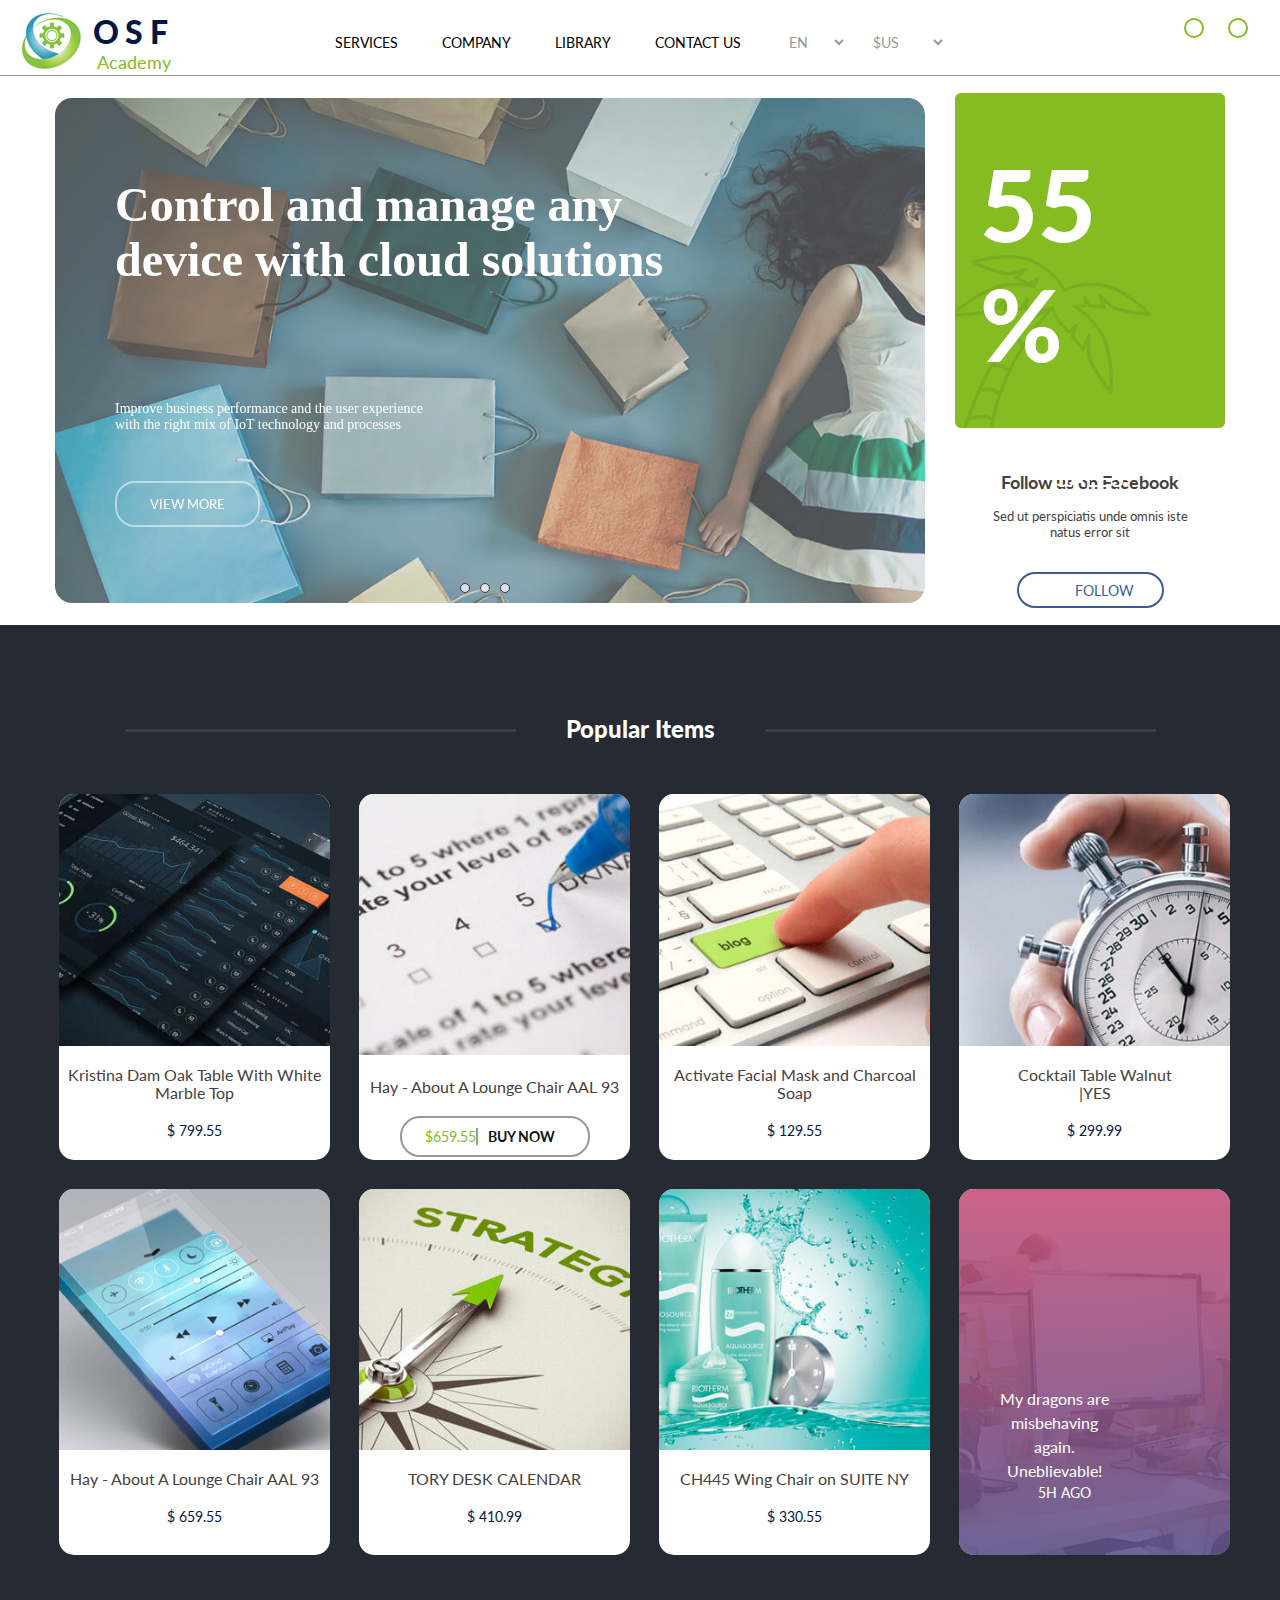
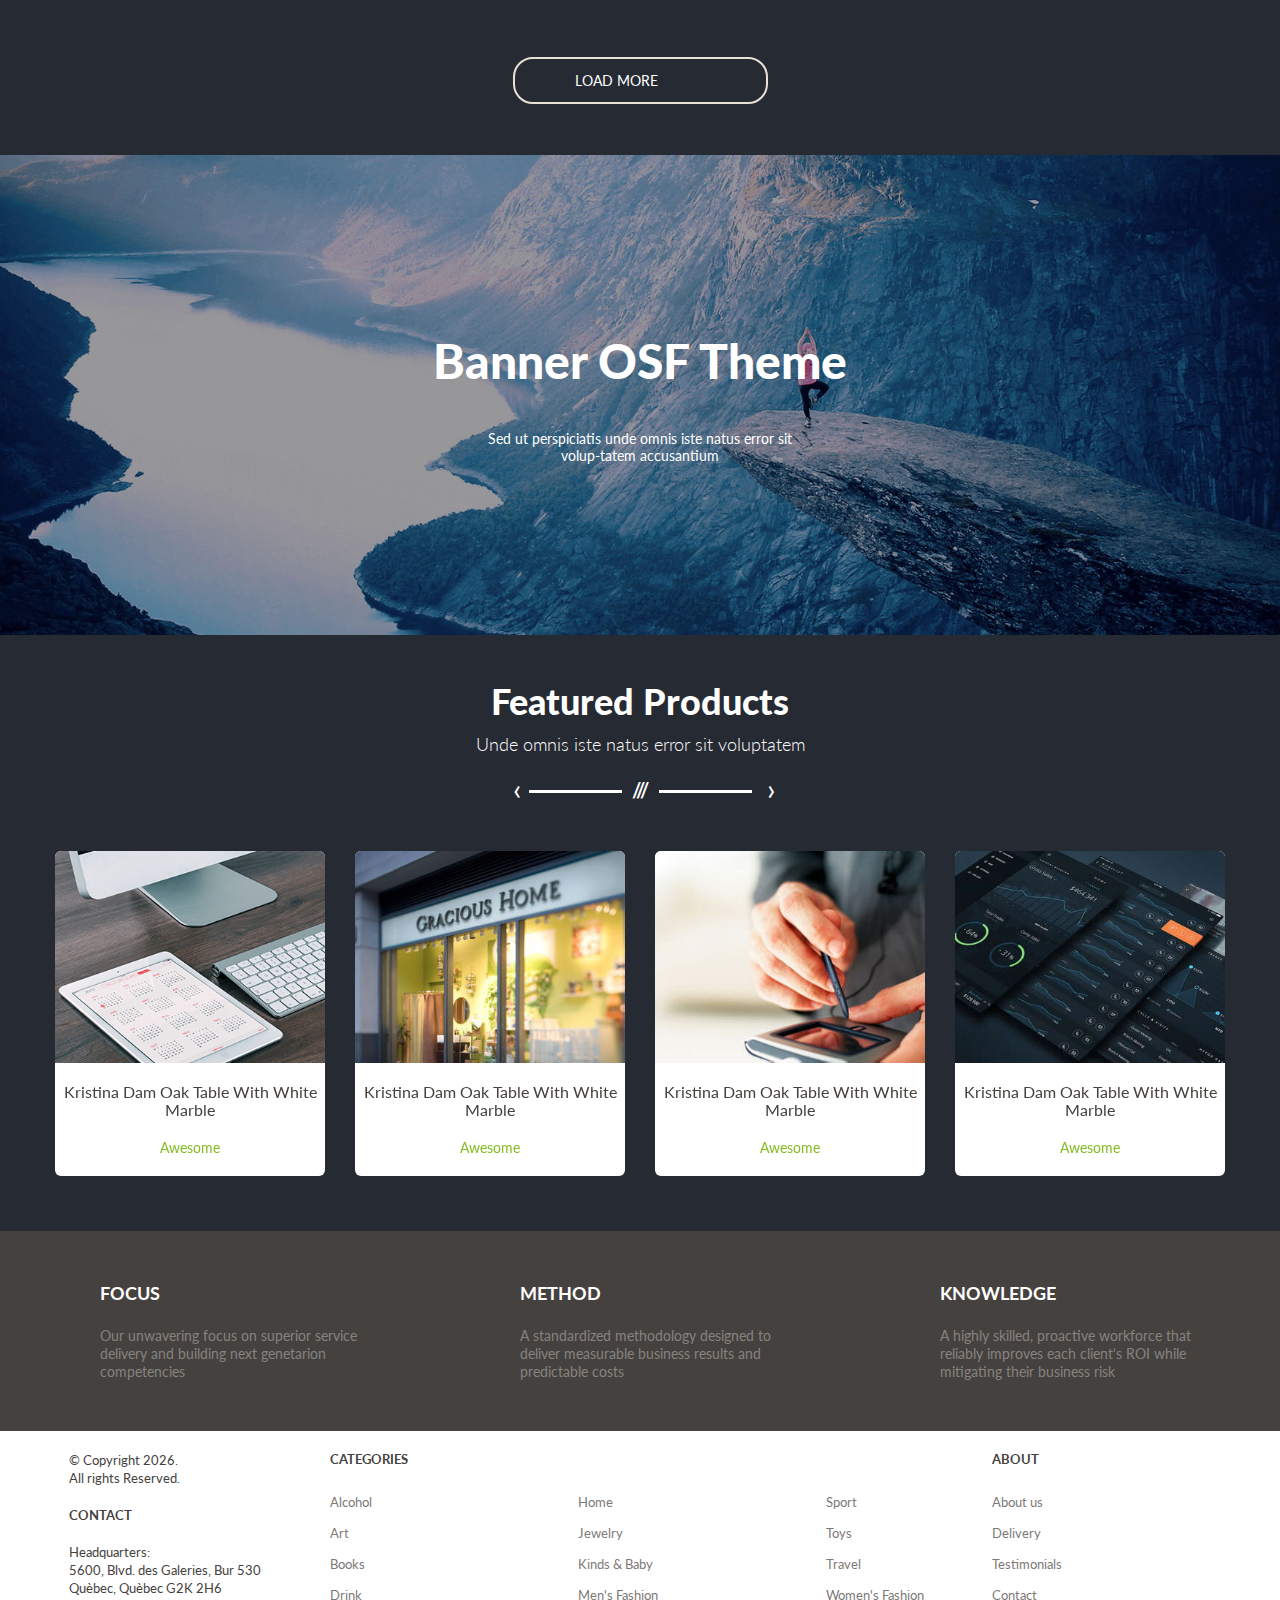
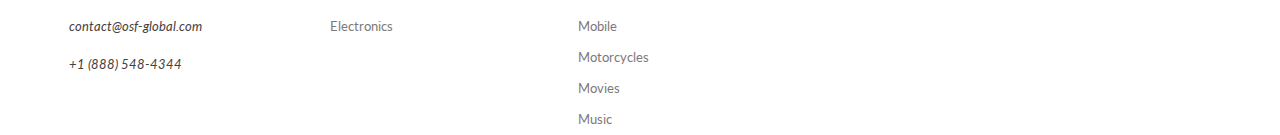
==== commit 174991b6: "adjusted css+ carousel for pdp page+full page zoom" ====
--- a/index.html
+++ b/index.html
@@ -20,7 +20,7 @@
     <nav>
       <div class="navbar">
         <div class="logo">
-          <a href="#"><img src="images/Logo.png" alt="OSF logo" /> </a>
+          <a href="index.html"><img src="images/Logo.png" alt="OSF logo" /> </a>
           <a href="#" class="logo-text">
             <h1>OSF</h1>
             <p>Academy</p>
@@ -268,12 +268,12 @@
           </div>
         </div>
         <div class="product">
-          <img src="images/home-page/products/prod2.png" alt="mock text" />
-          <div class="details">
-            <p>Hay - About A Lounge Chair AAL 93</p>
+          <a href="product.html"><img src="images/home-page/products/prod2.png" alt="mock text" /></a>
+          <div class="details">
+            <a href="product.html"><p>Hay - About A Lounge Chair AAL 93</p></a>
             <button>
-              <p id="button-price">$659.55</p>
-              <a href="cart">BUY NOW</a>
+              <a href="product.html">$659.55</a>
+              <strong id="buy-now">BUY NOW</strong>
             </button>
           </div>
         </div>
--- a/css/style.css
+++ b/css/style.css
@@ -72,6 +72,7 @@
   cursor: pointer;
 }
 .small-image img {
+  display: block;
   width: 73px;
   height: 70px;
 }
@@ -83,10 +84,8 @@
     margin-right: 0px;
   }
 }
-@media only screen and (max-width: 767px) {
-  .small-image {
-    align-self: flex-start;
-  }
+.small-image .owl-stage-outer {
+  width: 230px;
 }
 
 .cookie {
@@ -159,6 +158,10 @@
   align-items: center;
   padding: 10px 20px 0;
   border-bottom: 1px solid #999999;
+  position: sticky;
+  top: 0;
+  z-index: 999;
+  background: #fff;
 }
 @media only screen and (max-width: 1279px) {
   nav {
@@ -311,12 +314,13 @@
   nav .nav-links {
     position: fixed;
     width: 100%;
-    top: 75px;
+    top: 70px;
     left: -100%;
     background: #2d343a;
     display: block;
     overflow-y: auto;
     justify-content: space-between;
+    height: 70%;
   }
 }
 nav .nav-links .nav-item {
@@ -396,11 +400,19 @@
     line-height: 31px;
     padding-right: 22px;
   }
+  nav .nav-links li p:hover {
+    border-bottom: none;
+  }
 }
 @media only screen and (max-width: 1279px) {
   nav .nav-links li p {
     font-size: 12px;
     padding: 0px;
+  }
+}
+@media only screen and (max-width: 1279px) {
+  nav .nav-links .desktop-item:hover {
+    border-bottom: none;
   }
 }
 @media only screen and (max-width: 767px) {
@@ -463,6 +475,9 @@
   font-size: 25px;
   text-align: center;
 }
+nav .icons-nav i:hover {
+  color: #84bc22;
+}
 @media only screen and (max-width: 1279px) {
   nav .icons-nav i {
     font-size: 16px;
@@ -573,7 +588,13 @@
   padding: 22px;
   display: grid;
   grid-template-columns: 2.5fr 1fr 1fr;
+  grid-gap: 100px;
   width: 100%;
+}
+@media only screen and (max-width: 1279px) {
+  nav .mega-menu .content {
+    grid-gap: 0px;
+  }
 }
 @media only screen and (max-width: 767px) {
   nav .mega-menu .content {
@@ -581,11 +602,6 @@
     flex-direction: column;
     padding: 0 22px;
   }
-}
-nav .mega-menu .row {
-  display: flex;
-  flex-direction: column;
-  align-items: flex-start;
 }
 @media only screen and (max-width: 767px) {
   nav .mega-menu .row {
@@ -608,7 +624,7 @@
 nav .mega-menu .links {
   display: grid;
   grid-template-columns: 1fr 1fr 1fr;
-  grid-gap: 100px;
+  grid-gap: 150px;
   list-style: none;
 }
 @media only screen and (max-width: 767px) {
@@ -620,7 +636,7 @@
 }
 @media only screen and (max-width: 1279px) {
   nav .mega-menu .links {
-    grid-gap: 35px;
+    grid-gap: 0px;
   }
 }
 nav .mega-menu .links li a {
@@ -651,7 +667,6 @@
 @media only screen and (max-width: 767px) {
   .icons-desktop {
     text-align: center;
-    /* margin-top: 30px; */
     color: #999999;
     cursor: pointer;
     height: 54px;
@@ -667,6 +682,9 @@
   .icons-desktop i {
     padding: 0 22px;
     font-size: 25px;
+  }
+  .icons-desktop i:hover {
+    color: #84bc22;
   }
 }
 .icons-desktop .icon-wrapper {
@@ -810,7 +828,7 @@
   footer {
     flex-direction: column;
     height: 100%;
-    margin: 50px 0px;
+    margin: 50px 10px;
   }
 }
 footer input {
@@ -855,6 +873,9 @@
   font-size: 13px;
   line-height: 31px;
   opacity: 0.7;
+}
+footer .column a:hover {
+  color: #84bc22;
 }
 footer .column .copyright {
   padding-bottom: 20px;
@@ -1018,6 +1039,11 @@
   background-color: #262a32;
   padding: 8px 50px;
 }
+@media only screen and (max-width: 767px) {
+  .popular-items h1 {
+    font-size: 20px;
+  }
+}
 .popular-items .product-load {
   display: none;
   width: 100%;
@@ -1208,19 +1234,20 @@
   border-radius: 20px;
   border: 2px solid #999999;
   background-color: #fff;
-}
-.popular-items .products button #button-price {
-  margin: 0;
+  padding: 10px 23px;
+}
+.popular-items .products button a {
+  margin: 0px;
   color: #84bc22;
   font-size: 14px;
   text-align: center;
-  padding: 11px 21px;
-}
-.popular-items .products button a {
+}
+.popular-items .products button #buy-now {
   border-left: 2px solid #999999;
   font-size: 14px;
   color: #131313;
-  padding: 13px 23px;
+  cursor: pointer;
+  padding: 0px 10px;
 }
 .popular-items #load {
   margin: 51px;
@@ -1471,7 +1498,7 @@
   bottom: 0;
   left: 160px;
   right: 0;
-  height: 322x;
+  height: 322px;
   width: 559px;
 }
 @media only screen and (max-width: 1279px) {
@@ -1493,7 +1520,7 @@
   bottom: 0;
   left: 250px;
   right: 0;
-  height: 322x;
+  height: 322px;
   width: 559px;
 }
 @media only screen and (max-width: 1279px) {
@@ -1720,9 +1747,9 @@
 .not-found {
   background: #f1edea;
   display: flex;
-  flex-direction: column;
   align-items: center;
   justify-content: center;
+  flex-direction: column;
 }
 .not-found ul.bread {
   padding: 47px 16px;
@@ -1745,12 +1772,14 @@
   text-align: center;
   font-size: 48px;
   color: #45413e;
-  margin: 0 auto;
+  font-weight: 900;
+  margin: 89px auto 0;
   position: relative;
   z-index: 1;
 }
 .not-found h1::before {
   background-color: #e5e2df;
+  opacity: 1;
   position: absolute;
   top: 50%;
   content: "";
@@ -1761,6 +1790,7 @@
 }
 .not-found h1::after {
   background-color: #e5e2df;
+  opacity: 1;
   position: absolute;
   top: 50%;
   content: "";
@@ -1771,7 +1801,12 @@
 }
 .not-found h1 span {
   background-color: #f1edea;
-  padding: 8px 33px;
+  padding: 8px 50px;
+}
+@media only screen and (max-width: 767px) {
+  .not-found h1 {
+    font-size: 20px;
+  }
 }
 .not-found .container {
   margin: 55px;
@@ -1897,9 +1932,9 @@
 .category-wrapper {
   background: #f1edea;
   display: flex;
-  flex-direction: column;
   align-items: center;
   justify-content: center;
+  flex-direction: column;
   width: 100%;
 }
 .category-wrapper ul.bread {
@@ -1928,12 +1963,14 @@
   text-align: center;
   font-size: 48px;
   color: #45413e;
-  margin: 0 auto;
+  font-weight: 900;
+  margin: 89px auto 0;
   position: relative;
   z-index: 1;
 }
 .category-wrapper h1::before {
   background-color: #e5e2df;
+  opacity: 1;
   position: absolute;
   top: 50%;
   content: "";
@@ -1944,6 +1981,7 @@
 }
 .category-wrapper h1::after {
   background-color: #e5e2df;
+  opacity: 1;
   position: absolute;
   top: 50%;
   content: "";
@@ -1954,7 +1992,12 @@
 }
 .category-wrapper h1 span {
   background-color: #f1edea;
-  padding: 8px 33px;
+  padding: 8px 50px;
+}
+@media only screen and (max-width: 767px) {
+  .category-wrapper h1 {
+    font-size: 20px;
+  }
 }
 .category-wrapper .selection {
   margin: 26px 55px;
@@ -2178,9 +2221,9 @@
 .product-details {
   background: #f1edea;
   display: flex;
-  flex-direction: column;
   align-items: center;
   justify-content: center;
+  flex-direction: column;
   width: 100%;
 }
 .product-details ul.bread {
@@ -2204,40 +2247,41 @@
   text-align: center;
   font-size: 40px;
   color: #45413e;
-  margin: 26px auto;
+  font-weight: 900;
+  margin: 89px auto 0;
   position: relative;
   z-index: 1;
 }
-@media only screen and (max-width: 1279px) {
-  .product-details h1 {
-    font-size: 20px;
-  }
-}
 .product-details h1::before {
   background-color: #e5e2df;
+  opacity: 1;
   position: absolute;
   top: 50%;
   content: "";
   height: 3px;
-  width: 60vw;
+  width: 50vw;
   right: 0;
   z-index: -3;
-  opacity: 1;
 }
 .product-details h1::after {
   background-color: #e5e2df;
+  opacity: 1;
   position: absolute;
   top: 50%;
   content: "";
   height: 3px;
-  width: 60vw;
+  width: 50vw;
   left: 0;
   z-index: -2;
-  opacity: 1;
 }
 .product-details h1 span {
   background-color: #f1edea;
-  padding: 8px 33px;
+  padding: 8px 50px;
+}
+@media only screen and (max-width: 767px) {
+  .product-details h1 {
+    font-size: 20px;
+  }
 }
 .product-details .product {
   margin: 26px 55px;
@@ -2270,8 +2314,23 @@
   }
 }
 .product-details .product .details .images .big-image {
+  position: relative;
   margin: 10px 33px;
   align-self: flex-start;
+}
+.product-details .product .details .images .big-image img {
+  z-index: 999;
+  width: 100%;
+  height: auto;
+  display: block;
+}
+.product-details .product .details .images .big-image i {
+  position: absolute;
+  top: 20px;
+  left: 20px;
+  color: #84bc22;
+  font-size: 25px;
+  cursor: pointer;
 }
 @media only screen and (max-width: 1279px) {
   .product-details .product .details .images .big-image {
@@ -2288,6 +2347,11 @@
   .product-details .product .details .pdp {
     margin-left: 54px;
     margin-bottom: 40px;
+  }
+}
+@media only screen and (max-width: 767px) {
+  .product-details .product .details .pdp {
+    margin: 10px;
   }
 }
 .product-details .product .details .pdp h2 {
@@ -2489,45 +2553,6 @@
 .product-details .product .tabs .tabcontent.active {
   display: grid;
 }
-.product-details h1 {
-  text-align: center;
-  font-size: 48px;
-  color: #45413e;
-  margin: 0 auto;
-  position: relative;
-  z-index: 1;
-}
-@media only screen and (max-width: 1279px) {
-  .product-details h1 {
-    font-size: 20px;
-  }
-}
-.product-details h1::before {
-  background-color: #e5e2df;
-  position: absolute;
-  top: 50%;
-  content: "";
-  height: 3px;
-  width: 50vw;
-  right: 0;
-  z-index: -3;
-  opacity: 1;
-}
-.product-details h1::after {
-  background-color: #e5e2df;
-  position: absolute;
-  top: 50%;
-  content: "";
-  height: 3px;
-  width: 50vw;
-  left: 0;
-  z-index: -2;
-  opacity: 1;
-}
-.product-details h1 span {
-  background-color: #f1edea;
-  padding: 8px 33px;
-}
 
 #back-to-top {
   display: none;
@@ -2558,6 +2583,109 @@
   background: #315bbd;
 }
 
+.popular-items-pdp {
+  background: #f1edea;
+  display: flex;
+  align-items: center;
+  justify-content: center;
+  flex-direction: column;
+}
+.popular-items-pdp h1 {
+  text-align: center;
+  font-size: 24px;
+  color: #45413e;
+  font-weight: 900;
+  margin: 89px auto 0;
+  position: relative;
+  z-index: 1;
+}
+.popular-items-pdp h1::before {
+  background-color: #e5e2df;
+  opacity: 1;
+  position: absolute;
+  top: 50%;
+  content: "";
+  height: 3px;
+  width: 50vw;
+  right: 0;
+  z-index: -3;
+}
+.popular-items-pdp h1::after {
+  background-color: #e5e2df;
+  opacity: 1;
+  position: absolute;
+  top: 50%;
+  content: "";
+  height: 3px;
+  width: 50vw;
+  left: 0;
+  z-index: -2;
+}
+.popular-items-pdp h1 span {
+  background-color: #f1edea;
+  padding: 8px 50px;
+}
+@media only screen and (max-width: 767px) {
+  .popular-items-pdp h1 {
+    font-size: 20px;
+  }
+}
+.popular-items-pdp .products-pdp {
+  display: grid;
+  width: 100%;
+  justify-items: center;
+  padding: 51px 59px;
+  grid-template-columns: 1fr 1fr 1fr 1fr;
+  grid-gap: 29px;
+}
+@media only screen and (max-width: 1279px) {
+  .popular-items-pdp .products-pdp {
+    grid-template-columns: 1fr 1fr;
+    grid-gap: 10px;
+  }
+}
+@media only screen and (max-width: 767px) {
+  .popular-items-pdp .products-pdp {
+    display: flex;
+    flex-direction: row;
+    grid-gap: 50px;
+  }
+}
+.popular-items-pdp .products-pdp .product-pdp {
+  width: 271px;
+  height: 366px;
+  background-color: #fff;
+  border-radius: 15px;
+  display: flex;
+  flex-direction: column;
+  position: relative;
+}
+@media only screen and (max-width: 767px) {
+  .popular-items-pdp .products-pdp .product-pdp {
+    margin: 30px 0;
+  }
+}
+.popular-items-pdp .products-pdp .product-pdp img {
+  width: 271px;
+  height: 261px;
+  object-fit: cover;
+  border-top-right-radius: 15px;
+  border-top-left-radius: 15px;
+}
+.popular-items-pdp .products-pdp .product-pdp .details {
+  text-align: center;
+}
+.popular-items-pdp .products-pdp .product-pdp .details p {
+  color: #45413e;
+  font-size: 16px;
+  line-height: 18px;
+  margin: 20px 0;
+}
+.popular-items-pdp .products-pdp .product-pdp .details .price {
+  color: #011847;
+  font-size: 14px;
+}
+
 * {
   margin: 0;
   padding: 0;
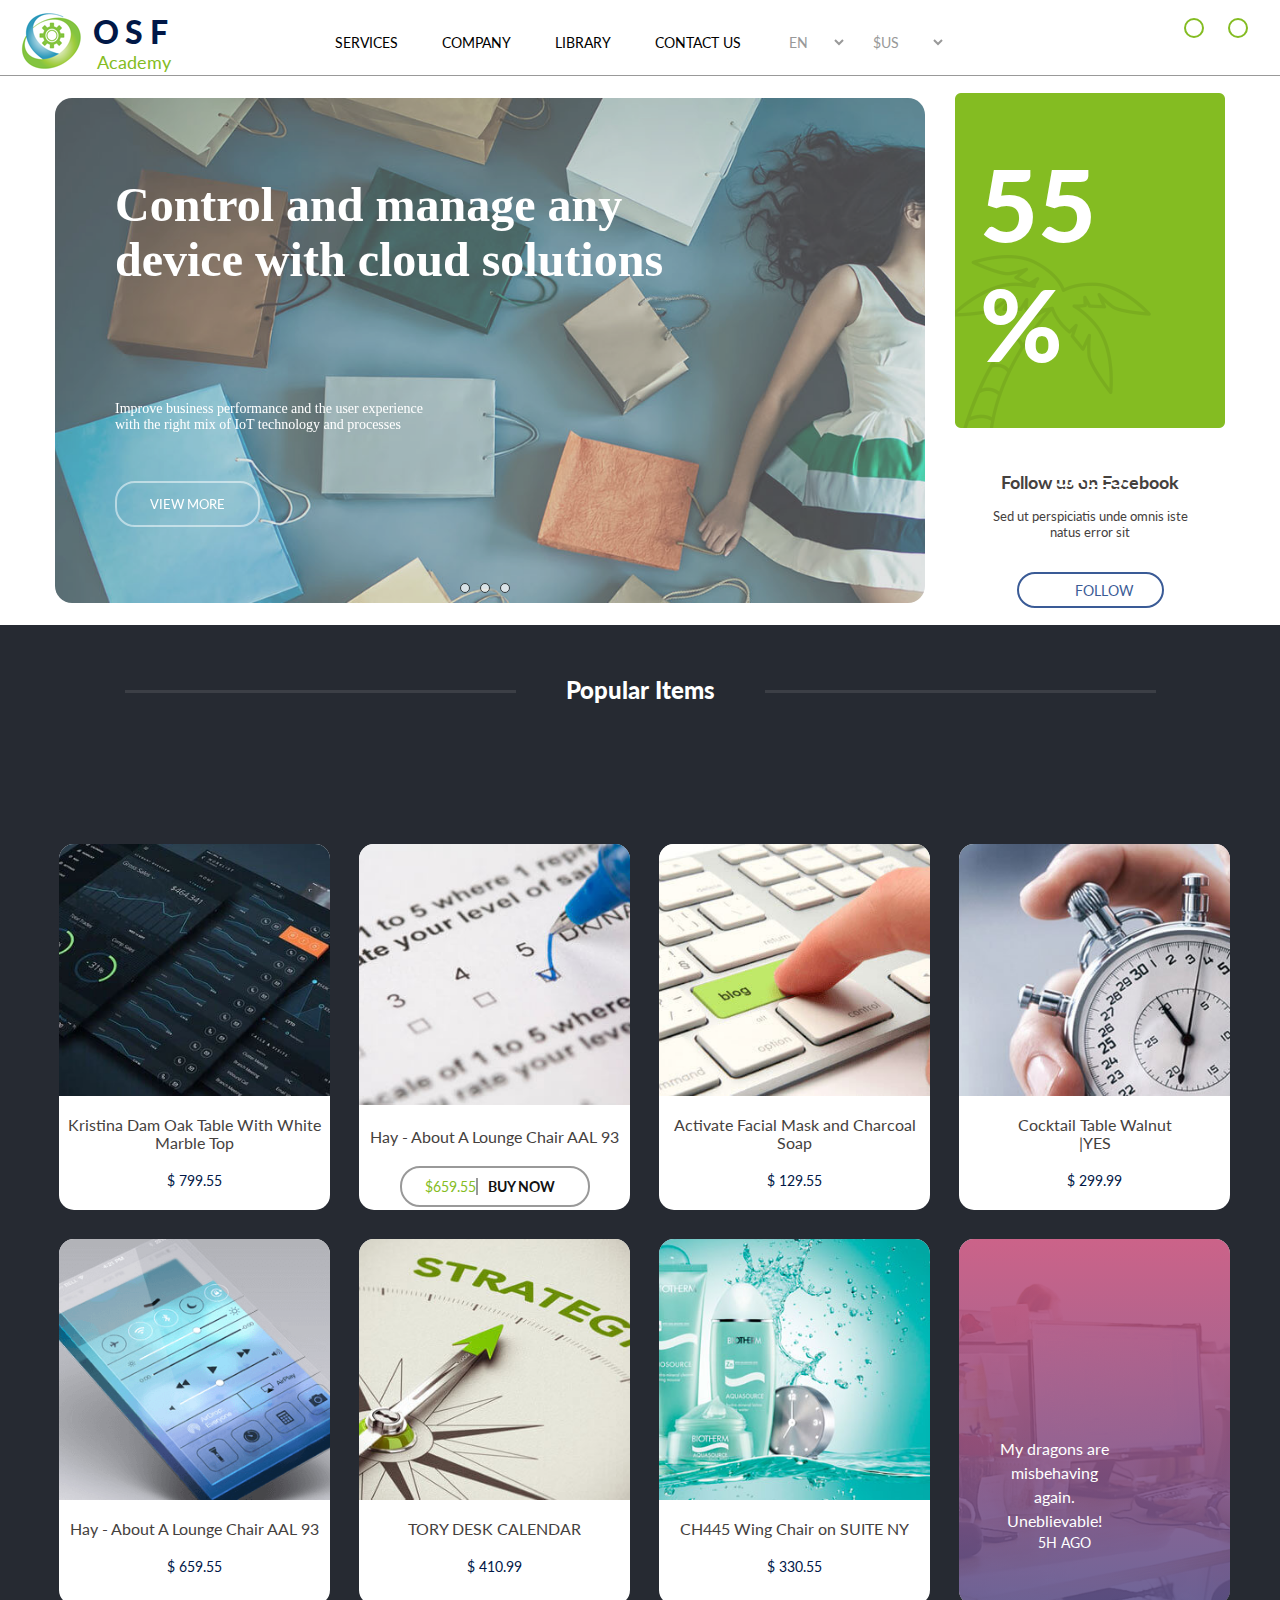
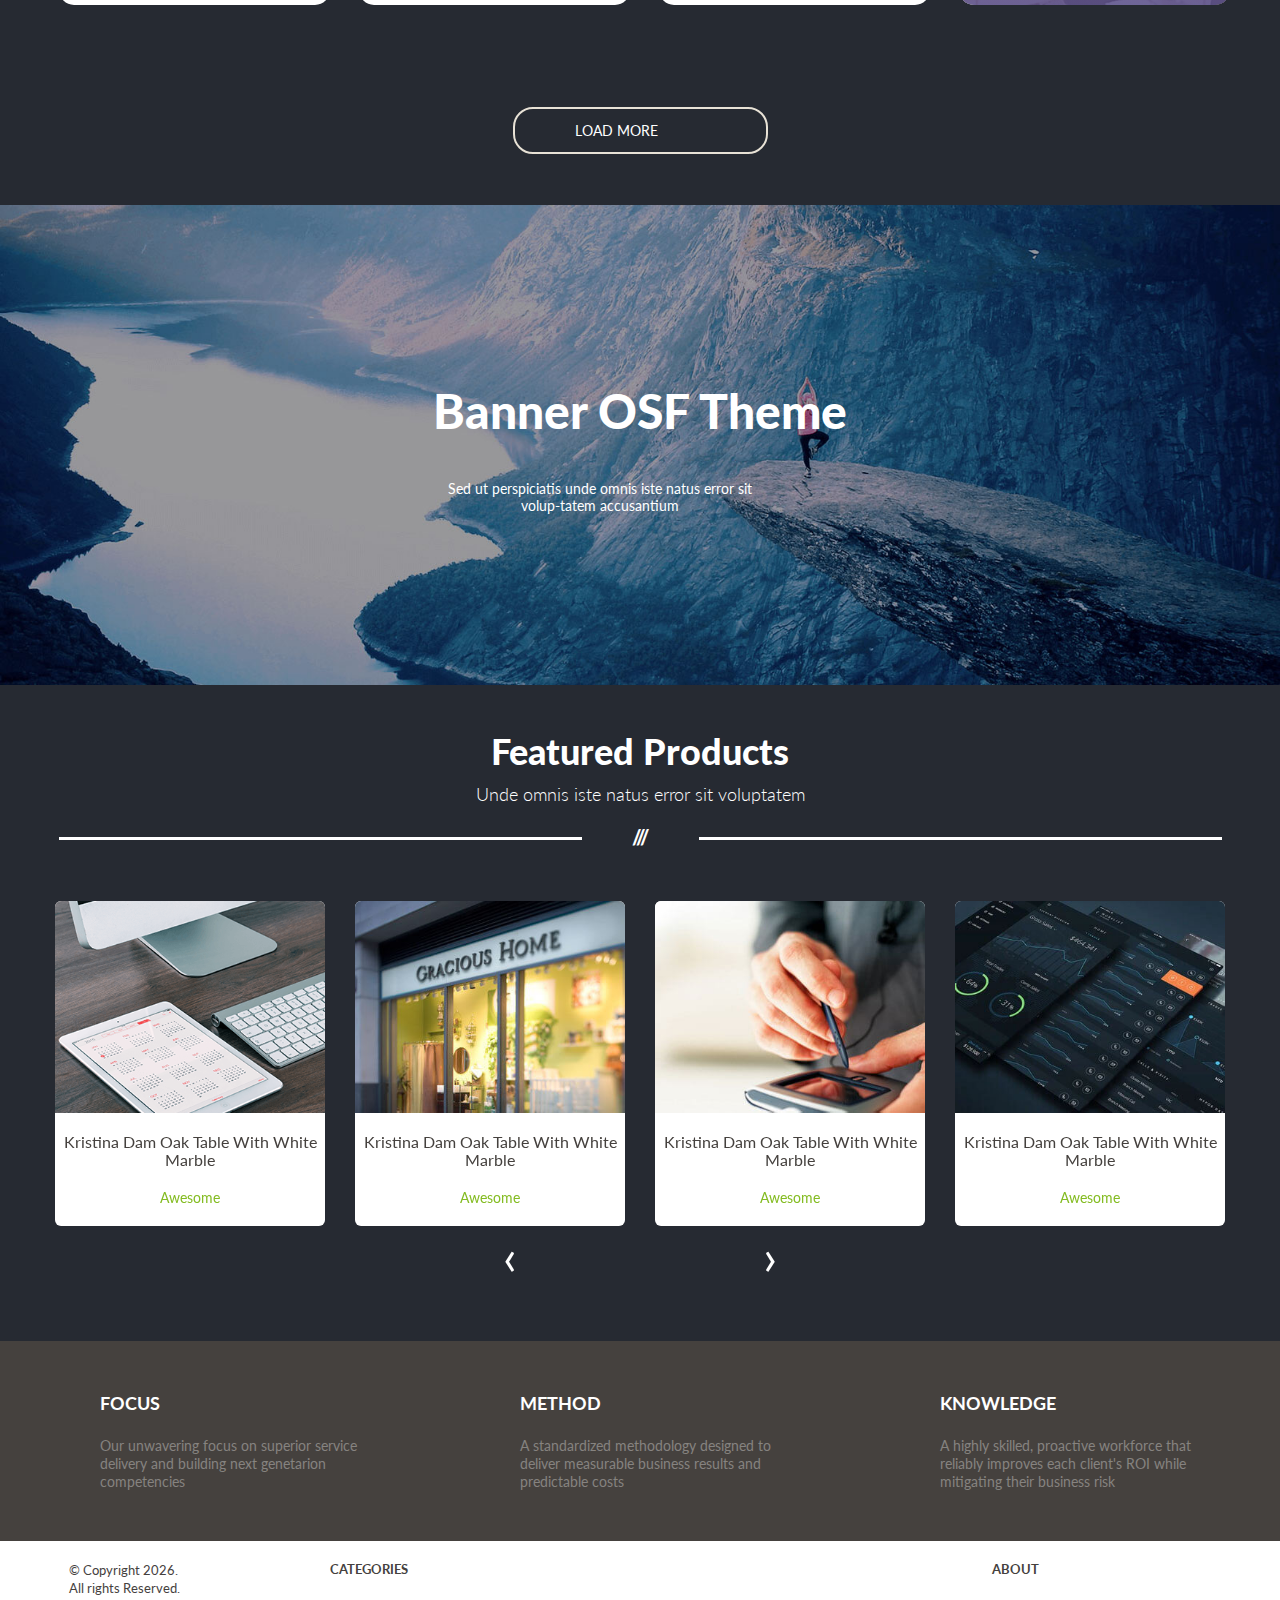
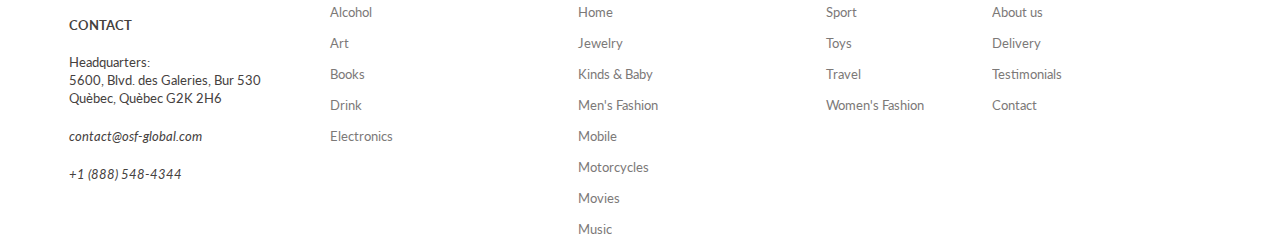
==== commit 18f3809c: "adjustments" ====
--- a/index.html
+++ b/index.html
@@ -205,10 +205,12 @@
 
       <div class="carousel-text">
         <div class="carousel-img">
-          <img src="images/home-page/palmier.png" alt="green image with palmier icon on top">
+         <img src="images/home-page/palmier.png" alt="green image with palmier icon on top">
           <div class="img-text">
+            <a href="cart-page.html"> 
             <h1> 55 % </h1>
-            <p> SUMMER SALES </p>
+          </a>
+            <p> SUMMER SALES </p>           
           </div>
         </div>
         <div class="text">
@@ -358,8 +360,10 @@
     <div class="osf-banner">
       <img src="images/home-page/banner.png" alt="woman practicing yoga">
       <div class="overlay">
+        <a href="countdown.html">
         <h1>Banner OSF Theme</h1>
         <p>Sed ut perspiciatis unde omnis iste natus error sit volup-tatem accusantium</p>
+      </a>
       </div>
     </div>
 
--- a/css/style.css
+++ b/css/style.css
@@ -18,50 +18,6 @@
   display: block;
 }
 
-/* .product-load {
-    display: grid;
-    width: 100%;
-    justify-items: center;
-    padding: 51px 59px;
-    grid-template-columns: 1fr 1fr 1fr 1fr;
-    grid-gap: 29px;
-
-    @include tablet {
-      grid-template-columns: 1fr 1fr;
-      grid-gap: 10px;
-    }
-
-    @include mobile {
-      display: flex;
-      flex-direction: row;
-      grid-gap: 50px;
-}
-
-article {
-width: 271px;
-height: 366px;
-background-color: #fff;
-border-radius: 15px;
-display: flex;
-flex-direction: column;
-position: relative;
-
-@include mobile {
-  margin: 30px 0;
-}
-
-
-img {
-  width: 271px;
-  height: 261px;
-  object-fit: cover;
-  border-top-right-radius: 15px;
-  border-top-left-radius: 15px;
-
-
-}
-}
-} */
 .small-image {
   margin-top: 27px;
   margin-right: 70px;
@@ -162,6 +118,11 @@
   top: 0;
   z-index: 999;
   background: #fff;
+}
+@media print {
+  nav {
+    display: none;
+  }
 }
 @media only screen and (max-width: 1279px) {
   nav {
@@ -824,6 +785,11 @@
   width: 100%;
   margin-top: 20px;
 }
+@media print {
+  footer {
+    display: none;
+  }
+}
 @media only screen and (max-width: 767px) {
   footer {
     flex-direction: column;
@@ -1009,7 +975,7 @@
   font-size: 24px;
   color: #fff;
   font-weight: 900;
-  margin: 89px auto 0;
+  margin: 50px auto 89px;
   position: relative;
   z-index: 1;
 }
@@ -1541,6 +1507,10 @@
   position: relative;
   width: 100%;
 }
+.osf-banner a {
+  color: #fff;
+  cursor: pointer;
+}
 .osf-banner img {
   width: 100%;
   height: auto;
@@ -1605,35 +1575,46 @@
   font-weight: 300;
 }
 .featured-products h2 {
+  text-align: center;
+  font-size: 20px;
   color: #fff;
-  font-size: 20px;
-  position: absolute;
-  top: 143px;
+  font-weight: 900;
+  margin: 50px auto 89px;
+  position: relative;
   z-index: 1;
-}
-.featured-products h2 span {
-  background: #262a32;
-  padding: 0px 10px;
+  position: absolute;
+  top: 90px;
 }
 .featured-products h2::before {
   background-color: #fff;
+  opacity: 1;
   position: absolute;
   top: 50%;
   content: "";
   height: 3px;
-  width: 130px;
+  width: 50vw;
   right: 0;
   z-index: -3;
 }
 .featured-products h2::after {
   background-color: #fff;
+  opacity: 1;
   position: absolute;
   top: 50%;
   content: "";
   height: 3px;
-  width: 130px;
+  width: 50vw;
   left: 0;
   z-index: -2;
+}
+.featured-products h2 span {
+  background-color: #262a32;
+  padding: 8px 50px;
+}
+@media only screen and (max-width: 767px) {
+  .featured-products h2 {
+    font-size: 20px;
+  }
 }
 .featured-products .featured {
   margin-top: 20px;
@@ -1671,20 +1652,14 @@
   padding: 20px 0px;
 }
 .featured-products .featured .owl-nav {
-  position: absolute;
-  top: -26px;
-  left: 180px;
+  display: flex;
+  flex-direction: row;
+  justify-content: center;
 }
 .featured-products .featured .owl-nav span {
-  font-size: 30px;
+  font-size: 50px;
   color: #fff;
   margin: 123px;
-}
-.featured-products .featured .owl-nav .owl-prev {
-  margin-left: 210px;
-}
-.featured-products .featured .owl-nav .owl-next {
-  margin-right: 275px;
 }
 
 .services-container {
@@ -1694,6 +1669,11 @@
   background-color: #45413e;
   padding: 50px 60px;
 }
+@media print {
+  .services-container {
+    display: none;
+  }
+}
 @media only screen and (max-width: 1279px) {
   .services-container {
     grid-gap: 50px;
@@ -1773,7 +1753,7 @@
   font-size: 48px;
   color: #45413e;
   font-weight: 900;
-  margin: 89px auto 0;
+  margin: 50px auto 89px;
   position: relative;
   z-index: 1;
 }
@@ -1964,7 +1944,7 @@
   font-size: 48px;
   color: #45413e;
   font-weight: 900;
-  margin: 89px auto 0;
+  margin: 50px auto 89px;
   position: relative;
   z-index: 1;
 }
@@ -2248,7 +2228,7 @@
   font-size: 40px;
   color: #45413e;
   font-weight: 900;
-  margin: 89px auto 0;
+  margin: 50px auto 89px;
   position: relative;
   z-index: 1;
 }
@@ -2482,6 +2462,11 @@
   background: #84bc22;
   cursor: pointer;
 }
+@media print {
+  .product-details .product .details .pdp .buttons .add {
+    display: block;
+  }
+}
 .product-details .product .details .pdp .text {
   display: flex;
   flex-direction: column;
@@ -2514,6 +2499,26 @@
   color: #45413e;
   opacity: 0.7;
   margin-right: 24px;
+}
+.product-details .product .details .pdp #print {
+  border-radius: 20px;
+  border: 2px solid #84bc22;
+  background-color: #fff;
+  color: #84bc22;
+  font-size: 16px;
+  padding: 10px 30px;
+  cursor: pointer;
+  margin-bottom: 30px;
+}
+@media print {
+  .product-details .product .details .pdp #print {
+    display: none;
+  }
+}
+@media print {
+  .product-details .product .tabs {
+    display: none;
+  }
 }
 @media only screen and (max-width: 767px) {
   .product-details .product .tabs {
@@ -2590,12 +2595,17 @@
   justify-content: center;
   flex-direction: column;
 }
+@media print {
+  .popular-items-pdp {
+    display: none;
+  }
+}
 .popular-items-pdp h1 {
   text-align: center;
   font-size: 24px;
   color: #45413e;
   font-weight: 900;
-  margin: 89px auto 0;
+  margin: 50px auto 89px;
   position: relative;
   z-index: 1;
 }
@@ -2686,6 +2696,369 @@
   font-size: 14px;
 }
 
+.cart {
+  background: #f1edea;
+  display: flex;
+  align-items: center;
+  justify-content: center;
+  flex-direction: column;
+  width: 100%;
+}
+.cart ul.bread {
+  padding: 47px 16px;
+  list-style: none;
+}
+.cart ul.bread li {
+  display: inline;
+  font-size: 13px;
+}
+.cart ul.bread li + li:before {
+  padding: 8px;
+  color: black;
+  content: "/ ";
+}
+.cart ul.bread li a {
+  color: #84bc22;
+  text-decoration: none;
+}
+.cart h1 {
+  text-align: center;
+  font-size: 48px;
+  color: #45413e;
+  font-weight: 900;
+  margin: 50px auto 89px;
+  position: relative;
+  z-index: 1;
+}
+.cart h1::before {
+  background-color: #e5e2df;
+  opacity: 1;
+  position: absolute;
+  top: 50%;
+  content: "";
+  height: 3px;
+  width: 50vw;
+  right: 0;
+  z-index: -3;
+}
+.cart h1::after {
+  background-color: #e5e2df;
+  opacity: 1;
+  position: absolute;
+  top: 50%;
+  content: "";
+  height: 3px;
+  width: 50vw;
+  left: 0;
+  z-index: -2;
+}
+.cart h1 span {
+  background-color: #f1edea;
+  padding: 8px 50px;
+}
+@media only screen and (max-width: 767px) {
+  .cart h1 {
+    font-size: 20px;
+  }
+}
+.cart .container {
+  background-color: #fff;
+  width: 85%;
+  display: flex;
+  flex-direction: column;
+  margin-bottom: 50px;
+}
+.cart .container .items {
+  display: flex;
+  flex-direction: column;
+  padding: 20px;
+  border-bottom: 5px solid #f1edea;
+}
+.cart .container .items .item {
+  display: flex;
+  flex-direction: row;
+  margin-bottom: 50px;
+  align-items: center;
+}
+@media only screen and (max-width: 767px) {
+  .cart .container .items .item {
+    flex-direction: column;
+  }
+}
+.cart .container .items .item img {
+  width: 100px;
+  height: 100px;
+  margin-right: 20px;
+}
+.cart .container .items .item p {
+  margin-right: 100px;
+  font-size: 16px;
+  color: #45413e;
+  line-height: 18px;
+}
+@media only screen and (max-width: 1279px) {
+  .cart .container .items .item p {
+    margin-right: 20px;
+  }
+}
+.cart .container .items .item p:nth-child(2) {
+  font-size: 14px;
+  color: #999999;
+  margin-top: 10px;
+}
+.cart .container .items .item .quantity {
+  margin-right: 60px;
+  display: flex;
+  align-items: center;
+  justify-content: center;
+  background: #fff;
+  border: 1px solid #e8e2d6;
+  border-radius: 20px;
+  padding: 10px 0px;
+}
+@media only screen and (max-width: 767px) {
+  .cart .container .items .item .quantity {
+    margin-bottom: 15px;
+  }
+}
+.cart .container .items .item .quantity button,
+.cart .container .items .item .quantity input {
+  background: #fff;
+  border: none;
+  outline: none;
+  font-size: 14px;
+  text-align: center;
+}
+.cart .container .items .item .quantity input {
+  width: 50%;
+}
+@media only screen and (max-width: 1279px) {
+  .cart .container .items .item .quantity {
+    margin-right: 30px;
+  }
+}
+.cart .container .items .item .price {
+  margin-right: 60px;
+  color: #45413e;
+  font-size: 30px;
+  font-weight: 700;
+}
+.cart .container .items .item i {
+  color: #999999;
+  cursor: pointer;
+  margin-left: 60px;
+}
+@media only screen and (max-width: 1279px) {
+  .cart .container .items .item i {
+    margin-left: 30px;
+  }
+}
+.cart .container .recap-container {
+  display: grid;
+  grid-template-columns: 1fr 1fr;
+  padding: 20px;
+}
+@media only screen and (max-width: 767px) {
+  .cart .container .recap-container {
+    grid-template-columns: 1fr;
+  }
+}
+@media only screen and (max-width: 767px) {
+  .cart .container .recap-container .coupon {
+    margin-bottom: 20px;
+  }
+}
+.cart .container .recap-container .coupon input {
+  border-radius: 20px;
+  border: 2px solid #f1edea;
+  padding: 10px 30px;
+  margin-right: 30px;
+  cursor: pointer;
+}
+@media only screen and (max-width: 767px) {
+  .cart .container .recap-container .coupon input {
+    margin-bottom: 20px;
+  }
+}
+.cart .container .recap-container .coupon button {
+  border-radius: 20px;
+  border: 2px solid #84bc22;
+  background-color: #fff;
+  color: #84bc22;
+  font-size: 16px;
+  padding: 10px 30px;
+  cursor: pointer;
+}
+.cart .container .recap-container .recap {
+  display: flex;
+  flex-direction: column;
+}
+.cart .container .recap-container .recap .buttons {
+  display: flex;
+  flex-direction: row;
+  justify-content: space-between;
+  align-items: center;
+  margin-right: 50px;
+  margin-bottom: 40px;
+}
+@media only screen and (max-width: 1279px) {
+  .cart .container .recap-container .recap .buttons {
+    flex-direction: column;
+  }
+}
+@media only screen and (max-width: 767px) {
+  .cart .container .recap-container .recap .buttons {
+    align-items: flex-start;
+  }
+}
+.cart .container .recap-container .recap .buttons p {
+  color: #45413e;
+}
+.cart .container .recap-container .recap .buttons h3 {
+  color: #45413e;
+  align-self: flex-start;
+}
+.cart .container .recap-container .recap .buttons button:first-child {
+  border-radius: 20px;
+  border: 2px solid #84bc22;
+  background-color: #fff;
+  color: #84bc22;
+  font-size: 16px;
+  padding: 10px 30px;
+  cursor: pointer;
+}
+@media only screen and (max-width: 1279px) {
+  .cart .container .recap-container .recap .buttons button:first-child {
+    margin-bottom: 20px;
+  }
+}
+.cart .container .recap-container .recap .buttons button:nth-child(2) {
+  border-radius: 20px;
+  border: 2px solid #84bc22;
+  background-color: #84bc22;
+  color: #fff;
+  font-size: 16px;
+  padding: 10px 30px;
+  cursor: pointer;
+}
+.cart .container .recap-container .recap .buttons .shipping {
+  display: flex;
+  flex-direction: column;
+}
+.cart .container .recap-container .recap .buttons .shipping label {
+  color: #45413e;
+}
+.cart .container .recap-container .recap .buttons .shipping input {
+  margin: 10px;
+  color: #84bc22;
+}
+
+.countdown {
+  background: #f1edea;
+  display: flex;
+  align-items: center;
+  justify-content: center;
+  flex-direction: column;
+  width: 100%;
+}
+.countdown .countdown-wrapper {
+  background-color: #fff;
+  width: 85%;
+  margin: 50px 0;
+  padding: 30px;
+  display: flex;
+  flex-direction: column;
+  align-items: center;
+  justify-content: center;
+  color: #45413e;
+}
+.countdown .countdown-wrapper h1 {
+  font-size: 30px;
+  line-height: 30px;
+  font-weight: 900;
+  margin-bottom: 20px;
+}
+.countdown .countdown-wrapper p {
+  font-size: 14px;
+  line-height: 20px;
+}
+.countdown .countdown-wrapper .countdown-container {
+  margin: 80px 0;
+  display: flex;
+  flex-direction: row;
+}
+@media only screen and (max-width: 767px) {
+  .countdown .countdown-wrapper .countdown-container {
+    flex-direction: column;
+  }
+}
+.countdown .countdown-wrapper .countdown-container .time {
+  display: flex;
+  flex-direction: column;
+  padding: 30px;
+  text-align: center;
+}
+@media only screen and (max-width: 767px) {
+  .countdown .countdown-wrapper .countdown-container .time {
+    padding: 10px;
+  }
+}
+.countdown .countdown-wrapper .countdown-container .time h2 {
+  font-size: 48px;
+  line-height: 30px;
+  font-weight: 900;
+  margin-bottom: 60px;
+  border: 1px solid #84bc22;
+  border-radius: 50%;
+  padding: 30px;
+  width: 108px;
+  height: 108px;
+}
+@media only screen and (max-width: 1279px) {
+  .countdown .countdown-wrapper .countdown-container .time h2 {
+    font-size: 30px;
+    padding: 10px;
+    width: 70px;
+    height: 70px;
+  }
+}
+.countdown .countdown-wrapper .countdown-container .time small {
+  font-size: 18px;
+  line-height: 30px;
+}
+.countdown .countdown-wrapper form {
+  position: relative;
+}
+.countdown .countdown-wrapper form input {
+  border-radius: 20px;
+  padding: 10px;
+  border: 2px solid #999999;
+  width: 400px;
+}
+@media only screen and (max-width: 767px) {
+  .countdown .countdown-wrapper form input {
+    width: 200px;
+  }
+}
+.countdown .countdown-wrapper form button {
+  border: none;
+  outline: none;
+  background: #fff;
+  cursor: pointer;
+  position: absolute;
+  top: 10px;
+  right: 20px;
+}
+@media only screen and (max-width: 767px) {
+  .countdown .countdown-wrapper form button {
+    position: static;
+  }
+}
+.countdown .countdown-wrapper form button i {
+  color: #84bc22;
+  font-size: 20px;
+}
+
 * {
   margin: 0;
   padding: 0;
